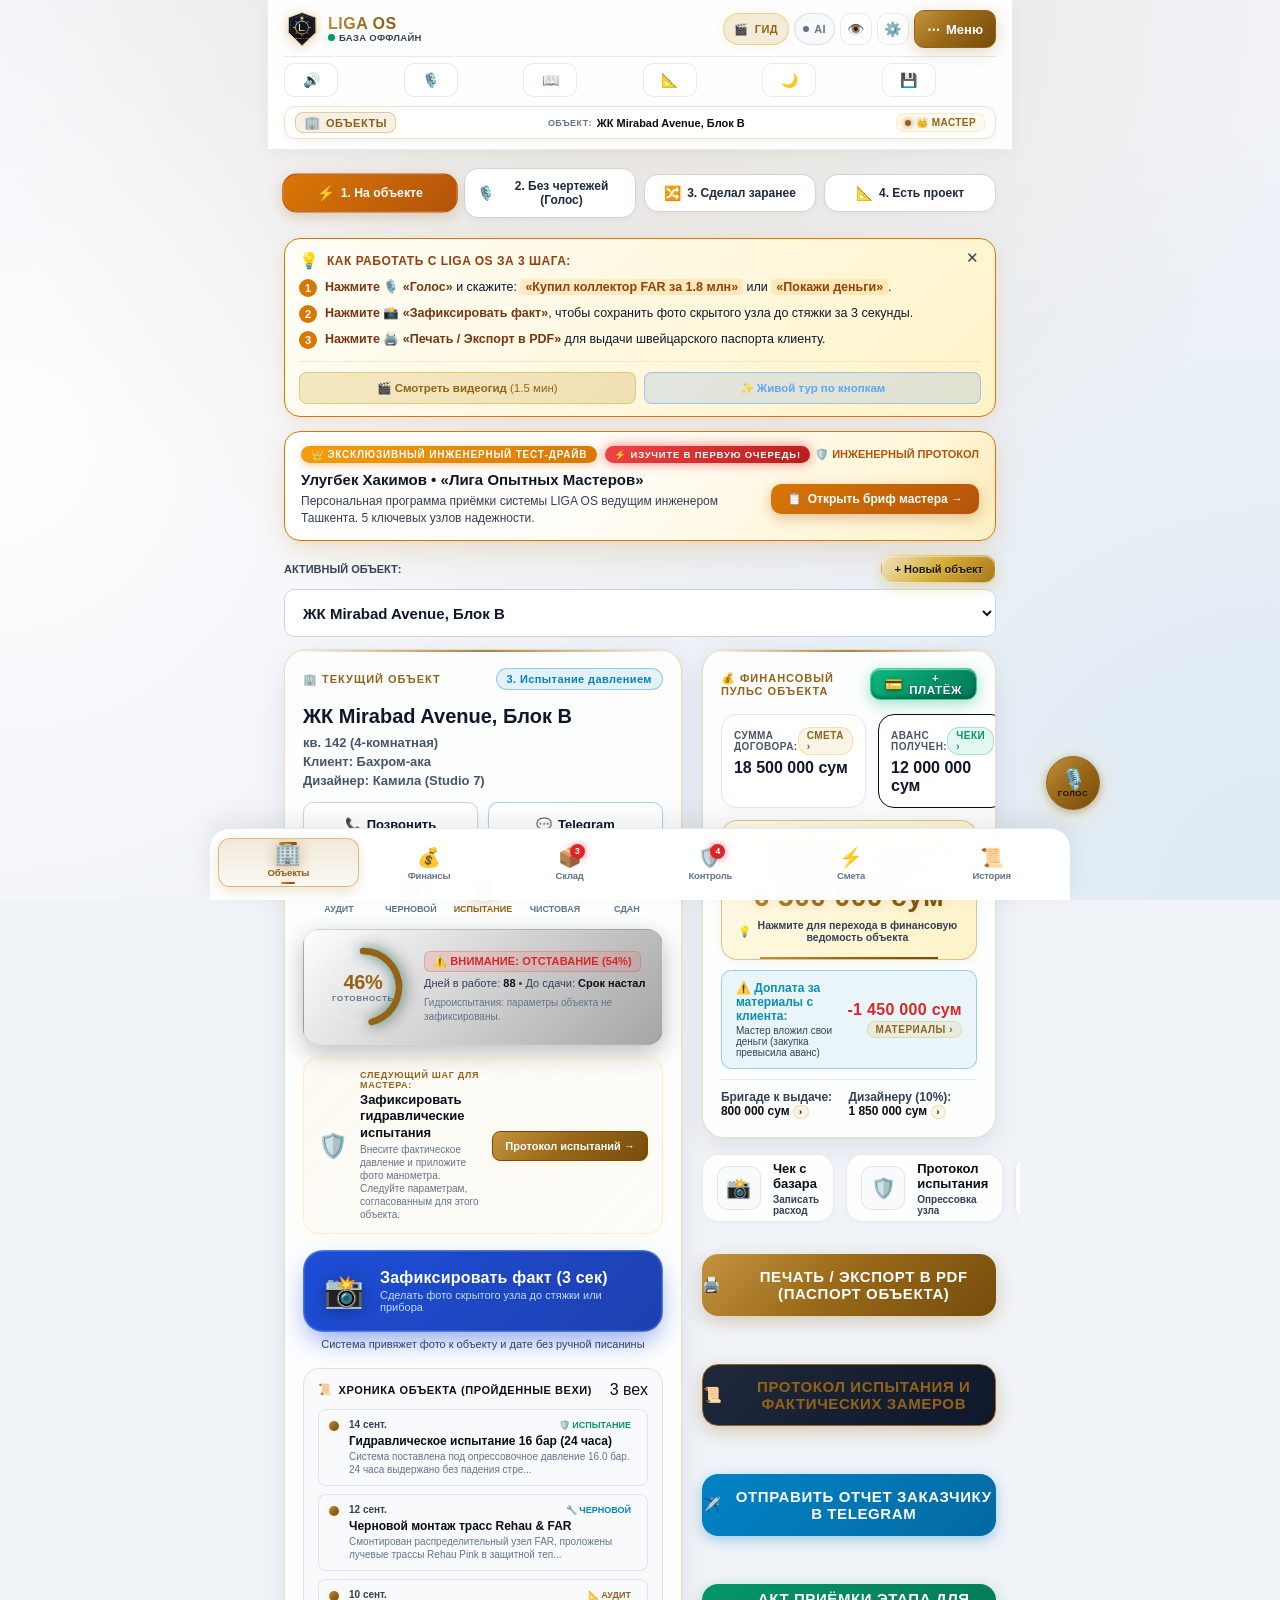
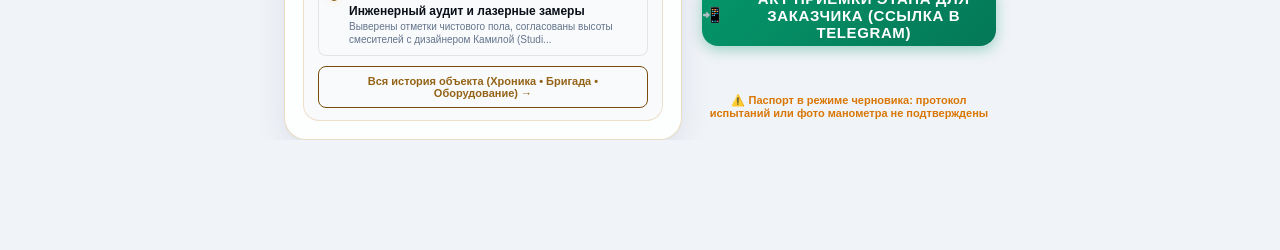
==== index.html @ b813cb6c "fix(v2.5.7): accurate pressure records and Telegram preview" ====
<!DOCTYPE html>
<html lang="ru" data-theme="dark">
<head>
  <meta charset="UTF-8">
  <meta name="viewport" content="width=device-width, initial-scale=1.0, maximum-scale=1.0, user-scalable=no, viewport-fit=cover">
  <title>LIGA OS — Операционная Система Инженерного Мастера</title>
  
  <!-- Скрипт мгновенного перенаправления с временных превью-веток и восстановления темы -->
  <script>
    (function() {
      // 1. Автоматический редирект с временных веток Vercel на официальный портал (защита от «Dashboard - Vercel»)
      if (typeof window !== 'undefined' && window.location) {
        const host = window.location.hostname;
        if (host && host.includes('vercel.app') && host !== 'liga-master-uz.vercel.app' && !host.includes('localhost')) {
          window.location.replace('https://liga-master-uz.vercel.app/' + window.location.search + window.location.hash);
          return;
        }
      }
      // 2. Восстановление сохраненной темы без белого мерцания
      const savedTheme = localStorage.getItem('liga_theme') || 'dark';
      document.documentElement.setAttribute('data-theme', savedTheme);

      // 3. Автоматический сброс устаревшего кэша браузера при обновлении версии (Zero-Friction)
      const CURRENT_BUILD = 'v2.5.7-accurate-sharing';
      if (localStorage.getItem('liga_build_ver') !== CURRENT_BUILD) {
        localStorage.setItem('liga_build_ver', CURRENT_BUILD);
        if ('caches' in window) {
          caches.keys().then(keys => Promise.all(keys.map(k => caches.delete(k))));
        }
      }
    })();
  </script>

  <!-- PWA & Mobile Web App Settings -->
  <link rel="manifest" href="./manifest.json">
  <meta id="meta-theme-color" name="theme-color" content="#060911">
  <meta name="mobile-web-app-capable" content="yes">
  <meta name="apple-mobile-web-app-capable" content="yes">
  <meta name="apple-mobile-web-app-status-bar-style" content="black-translucent">
  <meta name="apple-mobile-web-app-title" content="LIGA OS">
  <link rel="icon" type="image/x-icon" href="./favicon.ico">
  <link rel="apple-touch-icon" href="./icons/logo.svg">

  <!-- Open Graph / Telegram / WhatsApp / iMessage Preview Card (v2.5.7) -->
  <meta property="og:type" content="website">
  <meta property="og:site_name" content="LIGA OS">
  <meta property="og:title" content="LIGA OS — Операционная Система Инженерного Мастера">
  <meta property="og:description" content="Швейцарский стандарт сантехники и отопления в Ташкенте. Цифровой паспорт объекта, контроль гидравлики и герметичности, голосовой учёт без рук.">
  <meta property="og:url" content="https://liga-master-uz.vercel.app/">
  <meta property="og:image" content="https://liga-master-uz.vercel.app/icons/og-preview.jpg?v=2.5.7">
  <meta property="og:image:secure_url" content="https://liga-master-uz.vercel.app/icons/og-preview.jpg?v=2.5.7">
  <meta property="og:image:type" content="image/jpeg">
  <meta property="og:image:width" content="1376">
  <meta property="og:image:height" content="768">
  <meta property="og:image:alt" content="LIGA OS — система управления инженерными проектами мастера">
  <link rel="image_src" href="https://liga-master-uz.vercel.app/icons/og-preview.jpg?v=2.5.7">
  <meta itemprop="image" content="https://liga-master-uz.vercel.app/icons/og-preview.jpg?v=2.5.7">
  <meta property="og:locale" content="ru_RU">
  
  <!-- Twitter Card -->
  <meta name="twitter:card" content="summary_large_image">
  <meta name="twitter:title" content="LIGA OS — Операционная Система Инженерного Мастера">
  <meta name="twitter:description" content="Швейцарский стандарт сантехники и отопления в Ташкенте. Цифровой паспорт объекта, контроль гидравлики, голосовой учёт без рук.">
  <meta name="twitter:image" content="https://liga-master-uz.vercel.app/icons/og-preview.jpg?v=2.5.7">
  <meta name="description" content="LIGA OS — операционная система ведущего инженера сантехники и отопления в Ташкенте. Цифровой паспорт объекта, контроль гидравлики, голосовой ввод без рук.">

  <!-- Стили Dark Titanium & Light Ceramic Glassmorphism v2.5.6 -->
  <link rel="stylesheet" href="./css/style.css?v=2.5.6">
</head>
<body>
  <div class="app-container">
    
    <!-- 1. ВЕРХНИЙ СТАТУС-БАР -->
    <header class="top-header">
      <div class="top-header-primary">
        <div class="brand-badge">
          <img src="./icons/logo.svg" alt="LIGA Logo" class="brand-logo">
          <div class="brand-text-block">
            <div class="brand-title">LIGA OS</div>
            <div class="brand-subtitle" title="Ядро LIGA OS работает офлайн; голос, внешние ссылки и мессенджеры требуют сеть">
              <span class="offline-pulse"></span> БАЗА ОФФЛАЙН
            </div>
          </div>
        </div>
        <div class="header-main-actions">
          <button id="btn-video-tour-open" class="btn-video-tour-header" title="Инженерный гид и подсказки мастера" aria-label="Инженерный гид и подсказки мастера" type="button" onclick="window.app.openSystemGuideModal()">
            <span class="btn-video-icon">🎬</span>
            <span class="btn-video-label">ГИД</span>
          </button>
          <button id="btn-ai-concierge-open" class="liga-ai-indicator" title="LIGA AI • Инженерный Консьерж" type="button">
            <span class="ai-dot"></span>
            <span class="ai-label">AI</span>
          </button>
          <button id="btn-client-mode-toggle" class="btn-icon-top" title="Режим показа клиенту (демонстрация на экране мастера)">👁️</button>
          <button id="btn-settings-top" class="btn-icon-top" title="Настройки LIGA OS">⚙️</button>
          <button id="btn-more-menu-toggle" class="btn-more-menu-toggle" title="Все инструменты и меню мастера"><span class="btn-more-dots">⋯</span><span class="btn-more-label"> Меню</span></button>
        </div>
      </div>
      <div class="header-actions">
        <!-- Кнопка включения/выключения звуковых сигналов -->
        <button id="btn-sound-toggle" class="btn-icon-top" title="Звуковые сигналы (Вкл / Выкл)">🔊</button>
        <!-- Кнопка голосовой диктовки («Свободные руки») -->
        <button id="btn-voice-input" class="btn-icon-top master-only" title="Голосовая диктовка (Свободные руки)">🎙️</button>
        <!-- Кнопка Шпаргалки мастера (Скрипты диалогов) -->
        <button id="btn-guide-top" class="btn-icon-top master-only" title="Памятка мастера: диалоги с дизайнерами и клиентами">📖</button>
        <!-- Кнопка Инженерного экспресс-аудита объекта -->
        <button id="btn-ai-audit-top" class="btn-icon-top master-only" title="Инженерный экспресс-аудит (экспертные правила)">📐</button>
        <!-- Кнопка переключения Светлой и Тёмной темы -->
        <button id="btn-theme-toggle" class="btn-icon-top" title="Сменить тему (Светлая / Тёмная)">☀️</button>
        <!-- Кнопка резервной копии базы данных -->
        <button id="btn-backup-top" class="btn-icon-top master-only" title="Сохранить резервную копию базы">💾</button>
      </div>

      <!-- 3. НАВИГАЦИОННАЯ ЛЕНТА ТЕКУЩЕГО ЭКРАНА И ОБЪЕКТА (v2.4.0) -->
      <div id="header-screen-ribbon" class="header-screen-ribbon">
        <div class="screen-ribbon-badge">
          <span id="ribbon-screen-icon" class="ribbon-screen-icon">🏢</span>
          <span id="ribbon-screen-name" class="ribbon-screen-name">ОБЪЕКТЫ</span>
        </div>
        <div class="screen-ribbon-context" title="Текущий рабочий объект">
          <span class="ribbon-context-label">ОБЪЕКТ:</span>
          <span id="ribbon-site-name" class="ribbon-site-name">ЖК Mirabad Avenue</span>
        </div>
        <div id="header-safety-beacon" class="screen-ribbon-safety master-mode" onclick="window.app.toggleClientMode()" title="Режим безопасности: нажмите для быстрого переключения Мастер / Клиент">
          <span id="safety-beacon-dot" class="safety-beacon-dot"></span>
          <span id="safety-beacon-text" class="safety-beacon-text">👑 МАСТЕР</span>
        </div>
      </div>
    </header>

    <!-- МОДАЛЬНОЕ ОКНО: ИНЖЕНЕРНЫЙ ПУЛЬТ МАСТЕРА (МЕНЮ «⋯ ЕЩЁ / МЕНЮ») -->
    <div id="modal-more-menu" class="modal-overlay">
      <div class="modal-sheet modal-more-menu-sheet">
        <div class="modal-drag-handle"></div>
        <div class="modal-title" style="margin-bottom:6px; display:flex; justify-content:space-between; align-items:center;">
          <div>
            <span style="font-size:10px; font-weight:800; color:var(--gold-primary); text-transform:uppercase; letter-spacing:0.8px; display:block;">Швейцарский пульт инженера</span>
            <span style="font-size:18px; font-weight:900; color:var(--text-main);">🛠️ Инженерный центр LIGA OS</span>
          </div>
          <button class="btn-close-modal" id="btn-close-more-menu" title="Закрыть меню" style="width:36px; height:36px; border-radius:50%; background:rgba(255,255,255,0.06); border:1px solid var(--glass-border-subtle); display:flex; align-items:center; justify-content:center; font-size:18px; color:var(--text-main); cursor:pointer;">✕</button>
        </div>
        <p style="font-size:11.5px; color:var(--text-muted); margin-bottom:14px; line-height:1.35;">
          Единый центр управления: 5 инженерных калькуляторов, протокол испытаний по параметрам объекта, скрипты диалогов и настройки мастера.
        </p>

        <!-- КНОПКА VIP-БРИФА ДЛЯ УЛУГБЕКА В МЕНЮ -->
        <div class="video-tour-banner-card" style="border-color:var(--gold-primary); background:linear-gradient(135deg, rgba(212,175,55,0.2) 0%, rgba(18,24,38,0.95) 100%); margin-bottom:10px; cursor:pointer;" onclick="window.app.closeModal('modal-more-menu'); window.app.openUlugbekVipBrief();">
          <div class="video-tour-badge-pulse" style="background:var(--gold-gradient); color:#000; font-size:16px;">
            👑
          </div>
          <div class="video-tour-content">
            <div class="video-tour-tag">ЭКСКЛЮЗИВ • УЛУГБЕК ХАКИМОВ</div>
            <div class="video-tour-heading">Паспорт тест-драйва мастера</div>
            <div class="video-tour-subtext">Работа с объектами, фактические испытания, офлайн-база, паспорт и режим показа клиенту</div>
          </div>
          <div class="video-tour-cta-btn" style="background:var(--gold-gradient); color:#000;">Бриф →</div>
        </div>

        <!-- БАННЕР ИНТЕРАКТИВНОГО ВИДЕОГИДА И ШОУРУМА v2.4.2 -->
        <div class="video-tour-banner-card" id="banner-video-tour-menu" onclick="window.app.openVideoTour()">
          <div class="video-tour-badge-pulse">
            <span class="video-play-triangle">▶</span>
          </div>
          <div class="video-tour-content">
            <div class="video-tour-tag">LIGA MASTER CLASS • 4K ИНТЕРАКТИВ</div>
            <div class="video-tour-heading">Интерактивный Видеогид & VIP-Шоурум</div>
            <div class="video-tour-subtext">Практический обзор: навигация, смета, снабжение, протокол испытания и показ клиенту</div>
          </div>
          <div class="video-tour-cta-btn">Смотреть</div>
        </div>

        <!-- КАТЕГОРИЯ 1: ИНЖЕНЕРНЫЕ КАЛЬКУЛЯТОРЫ -->
        <div style="font-size:11px; font-weight:800; color:var(--gold-primary); text-transform:uppercase; margin:12px 0 8px 0; letter-spacing:0.5px; display:flex; align-items:center; gap:6px;">
          <span>🧮</span> Инженерные калькуляторы (расчет и снабжение)
        </div>
        <div class="more-menu-grid">
          <button id="menu-item-pipe-calc" class="more-menu-item" type="button" onclick="window.app.openPipeCalculator()">
            <span class="more-menu-icon">🚰</span>
            <div class="more-menu-info">
              <div class="more-menu-label">Трубы & Коллекторы FAR</div>
              <div class="more-menu-desc">Диаметры DIN 1988, скорости и отводы гребенок</div>
            </div>
          </button>
          <button id="menu-item-floor-calc" class="more-menu-item" type="button" onclick="window.app.openFloorCalculator()">
            <span class="more-menu-icon">♨️</span>
            <div class="more-menu-info">
              <div class="more-menu-label">Теплый пол & НСУ</div>
              <div class="more-menu-desc">Увязка петель ≤ 80 м, бухты и насос 25-60</div>
            </div>
          </button>
          <button id="menu-item-radiator-calc" class="more-menu-item" type="button" onclick="window.app.openRadiatorCalculator()">
            <span class="more-menu-icon">🔥</span>
            <div class="more-menu-info">
              <div class="more-menu-label">Радиаторы & Rehau Stabil</div>
              <div class="more-menu-desc">Лучевая схема без тройников в стяжке</div>
            </div>
          </button>
          <button id="menu-item-boiler-calc" class="more-menu-item" type="button" onclick="window.app.openBoilerCalculator()">
            <span class="more-menu-icon">⚡</span>
            <div class="more-menu-info">
              <div class="more-menu-label">Бойлер & Бак Reflex ГВС</div>
              <div class="more-menu-desc">Литраж, бак 10% (защита эмали) и рециркуляция PM</div>
            </div>
          </button>
          <button id="menu-item-leak-calc" class="more-menu-item" type="button" onclick="window.app.openLeakCalculator()">
            <span class="more-menu-icon">🛡️</span>
            <div class="more-menu-info">
              <div class="more-menu-label">Защита от протечек Neptun</div>
              <div class="more-menu-desc">Краны Bugatti 12V, радиодатчики и резерв LiFePO4</div>
            </div>
          </button>
          <button id="menu-item-balancing-calc" class="more-menu-item" type="button" onclick="window.app.openBalancingCalculator()">
            <span class="more-menu-icon">⚖️</span>
            <div class="more-menu-info">
              <div class="more-menu-label">Балансировка коллектора</div>
              <div class="more-menu-desc">Ротаметры FAR (л/мин), увязка контуров и стикер на шкаф</div>
            </div>
          </button>
          <button id="menu-item-pump-calc" class="more-menu-item" type="button" onclick="window.app.openPumpCalculator()">
            <span class="more-menu-icon">🌀</span>
            <div class="more-menu-info">
              <div class="more-menu-label">Насос и магистраль отопления</div>
              <div class="more-menu-desc">Расход Q, напор H, диаметры Rehau и скорость v ≤ 0.7 м/с</div>
            </div>
          </button>
          <button id="menu-item-expansion-tank-calc" class="more-menu-item" type="button" onclick="window.app.openExpansionTankCalculator()">
            <span class="more-menu-icon">🛑</span>
            <div class="more-menu-info">
              <div class="more-menu-label">Расширительный бак отопления</div>
              <div class="more-menu-desc">Расчет Reflex N по DIN EN 12828, давление P₀ и клапан 3 бар</div>
            </div>
          </button>
          <button id="menu-item-hydraulic-separator-calc" class="more-menu-item" type="button" onclick="window.app.openSeparatorCalculator()">
            <span class="more-menu-icon">⚗️</span>
            <div class="more-menu-info">
              <div class="more-menu-label">Гидрострелка (разделитель)</div>
              <div class="more-menu-desc">Первичное кольцо котельной, правило 3d/3v и защита котла</div>
            </div>
          </button>
        </div>

        <!-- КАТЕГОРИЯ 2: НАДЕЖНОСТЬ, АУДИТ И ДИАЛОГИ -->
        <div style="font-size:11px; font-weight:800; color:var(--neon-emerald); text-transform:uppercase; margin:16px 0 8px 0; letter-spacing:0.5px; display:flex; align-items:center; gap:6px;">
          <span>🛡️</span> Контроль качества и диалоги с заказчиками
        </div>
        <div class="more-menu-grid">
          <button id="menu-item-audit" class="more-menu-item" type="button">
            <span class="more-menu-icon">📐</span>
            <div class="more-menu-info">
              <div class="more-menu-label">Экспресс-аудит объекта</div>
              <div class="more-menu-desc">Проверка 10 швейцарских инженерных правил</div>
            </div>
          </button>
          <button id="menu-item-guide" class="more-menu-item" type="button">
            <span class="more-menu-icon">📖</span>
            <div class="more-menu-info">
              <div class="more-menu-label">Памятка мастера</div>
              <div class="more-menu-desc">Скрипты диалогов с дизайнерами и ответы клиентам</div>
            </div>
          </button>
          <button id="menu-item-client" class="more-menu-item" type="button">
            <span class="more-menu-icon">👁️</span>
            <div class="more-menu-info">
              <div class="more-menu-label">Режим показа клиенту</div>
              <div class="more-menu-desc">Мгновенная маскировка служебных цен и кассы</div>
            </div>
          </button>
          <button id="menu-item-video-tour" class="more-menu-item" type="button" onclick="window.app.openVideoTour()">
            <span class="more-menu-icon">🎬</span>
            <div class="more-menu-info">
              <div class="more-menu-label">Видеогид & Шоурум</div>
              <div class="more-menu-desc">5 интерактивных уроков и презентация заказчику</div>
            </div>
          </button>
          <button id="menu-item-restore-hint" class="more-menu-item" type="button">
            <span class="more-menu-icon">💡</span>
            <div class="more-menu-info">
              <div class="more-menu-label">Подсказка новичка</div>
              <div class="more-menu-desc">Вернуть карточку «Как работать за 3 шага»</div>
            </div>
          </button>
        </div>

        <!-- КАТЕГОРИЯ 3: СИСТЕМА, ГОЛОС И ПРИВАТНОСТЬ -->
        <div style="font-size:11px; font-weight:800; color:#38bdf8; text-transform:uppercase; margin:16px 0 8px 0; letter-spacing:0.5px; display:flex; align-items:center; gap:6px;">
          <span>⚙️</span> Система, голос и приватность
        </div>
        <div class="more-menu-grid">
          <button id="menu-item-ai" class="more-menu-item" type="button">
            <span class="more-menu-icon">🤖</span>
            <div class="more-menu-info">
              <div class="more-menu-label">LIGA AI Консьерж</div>
              <div class="more-menu-desc">Голосовой ИИ-помощник инженера (Gemini Flash)</div>
            </div>
          </button>
          <button id="menu-item-voice" class="more-menu-item" type="button">
            <span class="more-menu-icon">🎙️</span>
            <div class="more-menu-info">
              <div class="more-menu-label">Голосовая диктовка</div>
              <div class="more-menu-desc">Диктовка голосом без рук прямо на объекте</div>
            </div>
          </button>
          <button id="menu-item-theme" class="more-menu-item" type="button">
            <span class="more-menu-icon">☀️</span>
            <div class="more-menu-info">
              <div class="more-menu-label">Тема оформления</div>
              <div class="more-menu-desc">Светлая керамика / Тёмный титан</div>
            </div>
          </button>
          <button id="menu-item-backup" class="more-menu-item" type="button">
            <span class="more-menu-icon">💾</span>
            <div class="more-menu-info">
              <div class="more-menu-label">Резервная копия базы</div>
              <div class="more-menu-desc">Экспорт всех объектов, чеков и смет в JSON</div>
            </div>
          </button>
          <button id="menu-item-sound" class="more-menu-item" type="button">
            <span class="more-menu-icon">🔊</span>
            <div class="more-menu-info">
              <div class="more-menu-label">Звуковые сигналы</div>
              <div class="more-menu-desc">Швейцарский перезвон отклика (Вкл/Выкл)</div>
            </div>
          </button>
          <button id="menu-item-settings" class="more-menu-item" type="button">
            <span class="more-menu-icon">⚙️</span>
            <div class="more-menu-info">
              <div class="more-menu-label">Настройки LIGA OS</div>
              <div class="more-menu-desc">Параметры ИИ, звуков и интерфейса</div>
            </div>
          </button>
          <button id="menu-item-force-update" class="more-menu-item" type="button" onclick="window.app.forceUpdateApp()" style="border-color:rgba(212,175,55,0.4); background:rgba(212,175,55,0.08);">
            <span class="more-menu-icon">🔄</span>
            <div class="more-menu-info">
              <div class="more-menu-label" style="color:var(--gold-primary);">Обновить приложение</div>
              <div class="more-menu-desc">Очистить кэш телефона и загрузить свежий код</div>
            </div>
          </button>
        </div>

        <!-- Нижняя кнопка закрытия -->
        <div style="margin-top:16px; padding-top:12px; border-top:1px solid var(--glass-border-subtle);">
          <button id="btn-close-more-menu-bottom" class="btn-submit-modal" style="background:rgba(255,255,255,0.08); border:1px solid var(--glass-border); color:var(--text-main); height:46px; font-weight:800; font-size:13px; border-radius:var(--radius-sm); width:100%; display:flex; align-items:center; justify-content:center; gap:8px;">
            <span>✕</span> Закрыть меню мастера
          </button>
        </div>
      </div>
    </div>

    <!-- Плашка активного режима показа клиенту (демонстрация на экране мастера) -->
    <div id="client-mode-banner" class="client-mode-banner" style="display:none;">
      <span>👁️ Режим показа клиенту (служебные и финансовые данные мастера скрыты)</span>
      <button id="btn-exit-client-mode" class="btn-exit-client">Выйти в режим мастера</button>
    </div>

    <!-- ====================================================================
         ЭКРАН 1: ГЛАВНЫЙ ДАШБОРД И АКТИВНЫЙ ОБЪЕКТ
         ==================================================================== -->
    <main id="screen-dashboard" class="app-screen active">
      
      <!-- ВЫБОР ЖИЗНЕННОЙ СИТУАЦИИ МАСТЕРА (ZERO-ROUTINE & SWISS FOCUS v2.1.0) -->
      <div class="master-situations-bar">
        <button type="button" class="situation-pill active" data-situation="on-site" onclick="window.app.switchSituation('on-site')">
          <span class="situation-pill-icon">⚡</span>
          <span class="situation-pill-text">1. На объекте</span>
        </button>
        <button type="button" class="situation-pill" data-situation="voice-create" onclick="window.app.switchSituation('voice-create')">
          <span class="situation-pill-icon">🎙️</span>
          <span class="situation-pill-text">2. Без чертежей (Голос)</span>
        </button>
        <button type="button" class="situation-pill" data-situation="ahead-work" onclick="window.app.switchSituation('ahead-work')">
          <span class="situation-pill-icon">🔀</span>
          <span class="situation-pill-text">3. Сделал заранее</span>
        </button>
        <button type="button" class="situation-pill" data-situation="designer-project" onclick="window.app.switchSituation('designer-project')">
          <span class="situation-pill-icon">📐</span>
          <span class="situation-pill-text">4. Есть проект</span>
        </button>
      </div>

      <!-- ====================================================================
           СИТУАЦИЯ 1: НА ОБЪЕКТЕ (ГЛАВНЫЙ ФОКУС: ФАКТИЧЕСКИЕ ДАННЫЕ)
           ==================================================================== -->
      <div id="situation-view-on-site" class="situation-view">

        <!-- ПОДСКАЗКА ДЛЯ НОВИЧКА: 3 ПРОСТЫХ ШАГА (ZERO-ROUTINE v2.0.10) -->
        <div id="quick-onboarding-hint" class="quick-onboarding-card master-only">
        <button type="button" id="btn-dismiss-onboarding" onclick="window.app.dismissOnboardingHint()" class="btn-dismiss-onboarding" title="Скрыть подсказку">✕</button>
        <div class="onboarding-header">
          <span class="onboarding-icon">💡</span>
          <span class="onboarding-title">Как работать с LIGA OS за 3 шага:</span>
        </div>
        <div class="onboarding-steps">
          <div class="onboarding-step-row">
            <span class="onboarding-step-num">1</span>
            <div class="onboarding-step-content">
              <b>Нажмите 🎙️ «Голос»</b> и скажите: <i>«Купил коллектор FAR за 1.8 млн»</i> или <i>«Покажи деньги»</i>.
            </div>
          </div>
          <div class="onboarding-step-row">
            <span class="onboarding-step-num">2</span>
            <div class="onboarding-step-content">
              <b>Нажмите 📸 «Зафиксировать факт»</b>, чтобы сохранить фото скрытого узла до стяжки за 3 секунды.
            </div>
          </div>
          <div class="onboarding-step-row">
            <span class="onboarding-step-num">3</span>
            <div class="onboarding-step-content">
              <b>Нажмите 🖨️ «Печать / Экспорт в PDF»</b> для выдачи швейцарского паспорта клиенту.
            </div>
          </div>
        </div>

        <!-- Кнопки быстрого запуска интерактивного видеогида и живого тура (v2.4.2) -->
        <div class="onboarding-video-cta" style="margin-top:12px; padding-top:10px; border-top:1px solid rgba(212,175,55,0.2); display:flex; gap:8px;">
          <button type="button" id="btn-onboarding-start-video" class="btn-video-guide-banner" onclick="window.app.openVideoTour()" style="flex:1;">
            🎬 <b>Смотреть видеогид</b> (1.5 мин)
          </button>
          <button type="button" id="btn-onboarding-start-tour" class="btn-live-tour-banner" onclick="window.app.startSpotlightTour()" style="flex:1;">
            ✨ <b>Живой тур по кнопкам</b>
          </button>
        </div>
      </div>

      <!-- VIP-БРИФ И ТЕСТ-ДРАЙВ ДЛЯ УЛУГБЕКА ХАКИМОВА («ЛИГА ОПЫТНЫХ МАСТЕРОВ») -->
      <div class="ulugbek-vip-card" id="card-ulugbek-brief" onclick="window.app.openUlugbekVipBrief()" style="cursor:pointer;" title="Нажмите, чтобы открыть бриф тест-драйва">
        <div class="vip-top-row">
          <div style="display:flex; align-items:center; gap:8px; flex-wrap:wrap;">
            <div class="vip-badge-tag">👑 ЭКСКЛЮЗИВНЫЙ ИНЖЕНЕРНЫЙ ТЕСТ-ДРАЙВ</div>
            <div id="vip-badge-priority" class="vip-badge-first-priority" style="display:none;">⚡ ИЗУЧИТЕ В ПЕРВУЮ ОЧЕРЕДЬ!</div>
          </div>
          <span class="vip-shield-icon">🛡️ ИНЖЕНЕРНЫЙ ПРОТОКОЛ</span>
        </div>
        <div class="vip-content-row">
          <div class="vip-text-block">
            <h2 class="vip-engineer-name">Улугбек Хакимов • «Лига Опытных Мастеров»</h2>
            <p class="vip-engineer-sub">Персональная программа приёмки системы LIGA OS ведущим инженером Ташкента. 5 ключевых узлов надежности.</p>
          </div>
          <button type="button" class="btn-vip-action-gold" onclick="event.stopPropagation(); window.app.openUlugbekVipBrief()">
            <span>📋</span> Открыть бриф мастера →
          </button>
        </div>
      </div>

      <!-- Селектор переключения объектов с кнопкой добавления -->
      <div class="form-group" style="margin-bottom: 12px;">
        <div style="display:flex; justify-content:space-between; align-items:center; margin-bottom:6px;">
          <label class="form-label" style="margin-bottom:0;">Активный объект:</label>
          <button id="btn-open-add-site" class="btn-action-trigger btn-action-gold" style="padding:4px 12px; font-size:11px; height:28px;">
            + Новый объект
          </button>
        </div>
        <select id="site-selector" class="form-input" style="font-weight:700; color:var(--gold-primary); cursor:pointer;">
          <!-- Заполняется динамически из IndexedDB -->
        </select>
      </div>

      <!-- КАРТОЧКА АКТИВНОГО ОБЪЕКТА -->
      <!-- ДЕСКТОПНАЯ СЕТКА ДАШБОРДА (2 КОЛОНКИ НА ЭКРАНАХ >= 860px) -->
      <div class="dashboard-desktop-layout">
        
        <!-- ЛЕВАЯ КОЛОНКА: ИНЖЕНЕРНЫЙ СТАТУС, ОБЪЕКТ, ФАКТЫ И ХРОНИКА -->
        <div class="dashboard-col-left">
          <section class="glass-card" id="dashboard-site-card">
            <div class="card-header-flex">
              <div class="card-label">🏢 Текущий объект</div>
              <div id="site-status-badge" class="site-badge-status clickable-drilldown" onclick="window.app.drillDownToPressure()" title="Нажмите, чтобы открыть протокол испытаний объекта">
                3. Испытание давлением ›
              </div>
            </div>

        <h1 id="site-name-display" class="site-title">ЖК Mirabad Avenue, Блок B</h1>
        <div class="site-meta">
          <div id="site-unit-display">кв. 142 (4-комнатная)</div>
          <div id="site-client-display">Клиент: Бахром-ака</div>
          <div id="site-designer-display">Дизайнер: Камила (Studio 7)</div>
        </div>

        <!-- Кнопки быстрой связи с заказчиком в 1 клик -->
        <div class="site-contacts-row">
          <a id="btn-call-client" href="tel:+998901234567" class="btn-contact">
            <span>📞</span> Позвонить
          </a>
          <a id="btn-tg-client" href="https://t.me/" target="_blank" class="btn-contact" style="color:var(--neon-cyan); border-color:var(--neon-cyan-border);">
            <span>💬</span> Telegram
          </a>
        </div>

        <!-- СТЕППЕР 5 ЭТАПОВ МОНТАЖА -->
        <div class="phase-stepper">
          <div class="phase-step" data-phase="1">
            <div class="phase-dot">1</div>
            <div class="phase-name">Аудит</div>
          </div>
          <div class="phase-step" data-phase="2">
            <div class="phase-dot">2</div>
            <div class="phase-name">Черновой</div>
          </div>
          <div class="phase-step active" data-phase="3">
            <div class="phase-dot">3</div>
            <div class="phase-name">Испытание</div>
          </div>
          <div class="phase-step" data-phase="4">
            <div class="phase-dot">4</div>
            <div class="phase-name">Чистовая</div>
          </div>
          <div class="phase-step" data-phase="5">
            <div class="phase-dot">5</div>
            <div class="phase-name">Сдан</div>
          </div>
        </div>

        <!-- ШВЕЙЦАРСКИЙ 3D-ХРОНОМЕТР ГОТОВНОСТИ И ТЕМПА (SWISS CHRONO RADAR v2.0.7) -->
        <div class="chrono-radar-card" id="site-chrono-radar">
          <div class="chrono-radar-top">
            <div class="chrono-radar-gauge">
              <svg class="radar-svg" viewBox="0 0 120 120">
                <circle class="radar-circle-bg" cx="60" cy="60" r="48" />
                <circle id="radar-circle-bar" class="radar-circle-bar" cx="60" cy="60" r="48" stroke-dasharray="301.6" stroke-dashoffset="100" />
              </svg>
              <div class="radar-center-content">
                <div id="chrono-progress-val" class="radar-val">0%</div>
                <div class="radar-label">ГОТОВНОСТЬ</div>
              </div>
            </div>

            <div class="chrono-radar-meta">
              <div id="chrono-pace-badge" class="chrono-pace-badge on-track">
                ⏱️ В ГРАФИКЕ (темп 100%)
              </div>
              <div id="chrono-days-info" class="chrono-days-info">
                Дней в работе: <strong>1</strong> • До сдачи: <strong>21 дн.</strong>
              </div>
              <div id="chrono-phase-desc" class="chrono-phase-desc">
                Объект запущен в LIGA OS. Выполняются подготовительные работы.
              </div>
            </div>
          </div>
        </div>

        <!-- КАРТОЧКА: СЛЕДУЮЩИЙ КЛЮЧЕВОЙ ШАГ МАСТЕРА (NEXT BEST ACTION) -->
        <div id="site-next-action-card" class="next-action-card">
          <div class="next-action-icon" id="next-action-icon">👉</div>
          <div class="next-action-body">
            <div class="next-action-label">СЛЕДУЮЩИЙ ШАГ ДЛЯ МАСТЕРА:</div>
            <div class="next-action-title" id="next-action-title">Заполнить смету и аудит объекта</div>
            <div class="next-action-desc" id="next-action-desc">Рассчитайте точки водоснабжения и отопления для согласования с заказчиком.</div>
          </div>
          <button id="btn-next-action-trigger" class="btn-next-action" type="button">
            Открыть →
          </button>
        </div>

        <!-- БЛОК: ГИГАНТСКАЯ КОРОЛЕВСКАЯ КНОПКА ФАКТА (ZERO-ROUTINE & SWISS FOCUS) -->
        <div id="quick-fact-action-box" class="hero-fact-wrapper">
          <button id="btn-quick-fact-capture" class="btn-hero-fact" type="button">
            <div class="hero-fact-icon">📸</div>
            <div class="hero-fact-info">
              <div class="hero-fact-title">Зафиксировать факт (3 сек)</div>
              <div class="hero-fact-sub">Сделать фото скрытого узла до стяжки или прибора</div>
            </div>
          </button>
          <div class="hero-fact-hint">Система привяжет фото к объекту и дате без ручной писанины</div>
        </div>

        <!-- БЛОК: ИНЖЕНЕРНАЯ ХРОНИКА ОБЪЕКТА (ПРОЙДЕННЫЕ ВЕХИ) -->
        <div id="dashboard-timeline-preview-card" class="dash-timeline-card">
          <div class="dash-timeline-header">
            <div class="dash-timeline-title">
              <span>📜</span> Хроника объекта (Пройденные вехи)
            </div>
            <span id="dash-timeline-badge" class="badge badge-gold">0 вех</span>
          </div>
          <div id="dash-timeline-list" class="dash-timeline-list">
            <!-- Заполняется динамически через JS -->
          </div>
          <button id="btn-view-full-history" type="button" class="btn-dash-timeline-more">
            Вся история объекта (Хроника • Бригада • Оборудование) →
          </button>
        </div>
      </section>

        </div> <!-- /dashboard-col-left -->

        <!-- ПРАВАЯ КОЛОНКА: ФИНАНСОВЫЙ ПУЛЬС, ДЕЙСТВИЯ И ДОКУМЕНТЫ -->
        <div class="dashboard-col-right">
          <!-- ФИНАНСОВЫЙ ПУЛЬС ОБЪЕКТА (CASHFLOW) -->
          <section class="glass-card" id="dashboard-finances-card">
        <div class="card-header-flex">
          <div class="card-label">💰 Финансовый пульс объекта</div>
          <button id="btn-open-payment" class="btn-luxury-payment-pulse master-only" title="Внести аванс или платёж от заказчика">
            <span class="btn-payment-icon">💳</span>
            <span class="btn-payment-text">+ ПЛАТЁЖ</span>
          </button>
        </div>

        <div class="finance-grid">
          <div class="finance-box clickable-drilldown" id="card-fin-contract" onclick="window.app.drillDownToFinance('contract')" title="Нажмите, чтобы открыть финансовую смету и расчет работ">
            <div style="display:flex; justify-content:space-between; align-items:center; margin-bottom:4px;">
              <div class="finance-box-label" style="margin-bottom:0;">Сумма договора:</div>
              <span class="drilldown-hint-badge">Смета ›</span>
            </div>
            <div id="fin-contract-val" class="finance-box-val">18 500 000 сум</div>
          </div>
          <div class="finance-box clickable-drilldown" id="card-fin-advance" onclick="window.app.drillDownToFinance('advance')" style="border-color: var(--neon-emerald-glow);" title="Нажмите, чтобы открыть историю поступлений">
            <div style="display:flex; justify-content:space-between; align-items:center; margin-bottom:4px;">
              <div class="finance-box-label" style="color:var(--neon-emerald); margin-bottom:0;">Аванс получен:</div>
              <span class="drilldown-hint-badge" style="color:var(--neon-emerald); border-color:rgba(16,185,129,0.3); background:rgba(16,185,129,0.12);">Чеки ›</span>
            </div>
            <div id="fin-advance-val" class="finance-box-val" style="color:var(--neon-emerald);">12 000 000 сум</div>
          </div>
        </div>

        <!-- ЗОЛОТАЯ ЦИФРА: ОСТАТОК ДОЛГА КЛИЕНТА (СВЕРХУДОБНЫЙ DRILLDOWN) -->
        <div class="debt-banner clickable-drilldown" id="card-fin-debt" onclick="window.app.drillDownToFinance('debt')" title="Нажмите, чтобы открыть детальную ведомость расчетов и долга">
          <div style="display:flex; justify-content:space-between; align-items:center; margin-bottom:4px;">
            <div class="debt-label">Остаток к получению от клиента:</div>
            <span class="drilldown-hint-badge">Ведомость ›</span>
          </div>
          <div id="fin-debt-val" class="debt-amount">6 500 000 сум</div>
          <div class="drilldown-footer-caption">
            <span>💡</span> Нажмите для перехода в финансовую ведомость объекта
          </div>
        </div>

        <!-- ОСТАТОК ДЕНЕГ НА ЗАКУПКУ НА РУКАХ (БАЗАРНЫЙ КАРМАН МАСТЕРА) -->
        <div class="bazaar-pocket-banner master-only clickable-drilldown" id="fin-bazaar-pocket-banner" onclick="window.app.drillDownToMaterials()" title="Нажмите, чтобы открыть чек-лист и смету материалов для рынка Джами">
          <div class="bazaar-pocket-left">
            <div class="bazaar-pocket-title">🛒 На руках на закупку (Базар):</div>
            <div class="bazaar-pocket-desc">Аванс клиента минус закупленные материалы</div>
          </div>
          <div style="text-align:right;">
            <div id="fin-bazaar-pocket-val" class="bazaar-pocket-amount">0 сум</div>
            <span class="drilldown-hint-badge" style="margin-top:2px;">Материалы ›</span>
          </div>
        </div>

        <!-- Внутренние обязательства мастера (скрыты в клиентском режиме) -->
        <div class="sub-finances-row master-only">
          <div class="sub-fin-item clickable-drilldown" onclick="window.app.drillDownToFinance('brigade')" title="Нажмите, чтобы открыть расчет бригады">
            Бригаде к выдаче: <span id="fin-brigade-val">800 000 сум</span> <span class="drilldown-hint-badge" style="padding:1px 5px; font-size:9px;">›</span>
          </div>
          <div class="sub-fin-item clickable-drilldown" onclick="window.app.drillDownToFinance('designer')" title="Нажмите, чтобы открыть расчет бонуса дизайнера">
            Дизайнеру (10%): <span id="fin-designer-val">1 850 000 сум</span> <span class="drilldown-hint-badge" style="padding:1px 5px; font-size:9px;">›</span>
          </div>
        </div>

        <!-- Представительский блок доверия для заказчика -->
        <div class="client-view-placeholder client-view-trust-badge">
          🛡️ Премиальный инженерный монтаж • Испытания по параметрам объекта • Официальный договор
        </div>
      </section>

      <!-- БЫСТРЫЕ ДЕЙСТВИЯ В 1 ТАП (60px) -->
          <div class="quick-actions-grid" id="dashboard-quick-actions-box">
        <div id="tile-quick-receipt" class="btn-action-tile master-only">
          <div class="tile-icon-box" style="color:var(--gold-primary);">📸</div>
          <div class="tile-content">
            <div class="tile-title">Чек с базара</div>
            <div class="tile-subtitle">Записать расход</div>
          </div>
        </div>
        <div id="tile-quick-press" class="btn-action-tile">
          <div class="tile-icon-box" style="color:var(--neon-cyan);">🛡️</div>
          <div class="tile-content">
        <div class="tile-title">Протокол испытания</div>
            <div class="tile-subtitle">Опрессовка узла</div>
          </div>
        </div>
        <div id="tile-quick-photos" class="btn-action-tile">
          <div class="tile-icon-box" style="color:var(--gold-primary);">📐</div>
          <div class="tile-content">
            <div class="tile-title">Фото узлов</div>
            <div class="tile-subtitle">Для PDF-паспорта</div>
          </div>
        </div>
        <div id="tile-quick-checklist" class="btn-action-tile">
          <div class="tile-icon-box" style="color:#d97706;">📋</div>
          <div class="tile-content">
            <div class="tile-title">Перед стяжкой</div>
            <div class="tile-subtitle">Чек-лист 10 п.</div>
          </div>
        </div>
      </div>

      <!-- ГЛАВНАЯ ЗОЛОТАЯ КНОПКА ФЛАГМАНА -->
      <button id="btn-generate-pdf" class="btn-flagship-gold">
        <span>🖨️</span> Печать / Экспорт в PDF (Паспорт объекта)
      </button>
      <button id="btn-generate-act" class="btn-flagship-gold" style="margin-top:8px; background:linear-gradient(135deg, #1e293b 0%, #0f172a 100%); border:1.5px solid var(--gold-primary); color:var(--gold-primary);">
        <span>📜</span> Протокол испытания и фактических замеров
      </button>
      <button id="btn-share-telegram" class="btn-flagship-gold" style="margin-top:8px; background:linear-gradient(135deg, #0284c7 0%, #0369a1 100%); border:none; color:#ffffff; box-shadow:0 4px 14px rgba(2,132,199,0.35);">
        <span>✈️</span> Отправить отчет заказчику в Telegram
      </button>
      <button id="btn-share-stage-acceptance" class="btn-flagship-gold" style="margin-top:8px; background:linear-gradient(135deg, #059669 0%, #047857 100%); border:none; color:#ffffff; box-shadow:0 4px 14px rgba(5,150,105,0.35);">
        <span>📲</span> Акт приёмки этапа для заказчика (Ссылка в Telegram)
      </button>
      <div id="passport-status-indicator" style="font-size:11px; text-align:center; margin-top:8px; margin-bottom:16px; font-weight:700;"></div>
        </div> <!-- /dashboard-col-right -->
      </div> <!-- /dashboard-desktop-layout -->
      </div> <!-- /#situation-view-on-site -->

      <!-- ====================================================================
           СИТУАЦИЯ 2: ГОЛОСОВОЕ СОЗДАНИЕ ОБЪЕКТА (БЕЗ ЧЕРТЕЖЕЙ ЗА 15 СЕК)
           ==================================================================== -->
      <div id="situation-view-voice-create" class="situation-view" style="display:none;">
        <div class="glass-card situation-voice-hero">
          <div class="voice-hero-icon-pulse" onclick="window.app.startVoiceInput()">
            <span class="voice-big-mic">🎙️</span>
          </div>
          <h2 class="voice-hero-title">Что нужно сделать?</h2>
          <p class="voice-hero-desc">Просто назовите заказчика и помещения. Программа поймёт сама.</p>
          
          <div class="voice-sample-box">
            <div class="voice-sample-label">Сказано мастером (пример):</div>
            <p class="voice-sample-text">«Заказчик Самир, Чиланзар. Делаем тёплый пол на кухне и вешаем двухконтурный котёл на балконе.»</p>
          </div>

          <div class="voice-parsed-zones">
            <div class="voice-zones-label">✓ Распознано без ручной писанины:</div>
            <div class="voice-zone-pill">
              <div class="zone-badge">К</div>
              <div class="zone-details">
                <div class="zone-title">Кухня</div>
                <div class="zone-work">Тёплый пол (водяной)</div>
              </div>
              <span class="zone-action-tag">В план</span>
            </div>
            <div class="voice-zone-pill">
              <div class="zone-badge zone-badge-blue">Б</div>
              <div class="zone-details">
                <div class="zone-title">Балкон</div>
                <div class="zone-work">Монтаж котла отопления</div>
              </div>
              <span class="zone-action-tag">В план</span>
            </div>
          </div>

          <button type="button" class="btn-big-action-blue" onclick="window.app.startVoiceInput()">
            🎙️ Нажмите, чтобы продиктовать свой объект голосом
          </button>
        </div>
      </div>

      <!-- ====================================================================
           СИТУАЦИЯ 3: НЕЛИНЕЙНАЯ РАБОТА (СДЕЛАЛ РАНЬШЕ СРОКА БЕЗ ОШИБОК)
           ==================================================================== -->
      <div id="situation-view-ahead-work" class="situation-view" style="display:none;">
        <div class="glass-card">
          <div class="card-header-flex">
            <div class="card-label">🚿 Фиксация монтажа</div>
            <span class="badge badge-gold">Работа заранее</span>
          </div>
          
          <div class="ahead-card-preview">
            <div class="ahead-icon">🚿</div>
            <div class="ahead-title">Смеситель скрытого монтажа</div>
            <div class="ahead-sub">Мастер-ванная комната</div>
            <span class="ahead-time">14:32</span>
          </div>

          <div class="ahead-status-box">
            <div class="ahead-status-row">
              <span>Текущий статус объекта:</span>
          <strong style="color:var(--neon-cyan);">Этап 3 (Испытание давлением)</strong>
            </div>
            <div class="ahead-status-row">
              <span>Относится к этапу:</span>
              <strong style="color:var(--neon-emerald);">Этап 4 (Чистовая)</strong>
            </div>
            <div class="ahead-status-row" style="border-top:1px solid var(--glass-border-subtle); padding-top:6px; margin-top:6px;">
              <span>Действие системы:</span>
              <strong style="color:var(--gold-primary);">✓ Зачтено заранее (без ошибок)</strong>
            </div>
          </div>

          <p style="font-size:11px; color:var(--text-muted); line-height:1.4; margin-bottom:14px;">
            Статус отображается по фактической записи испытания объекта и сохранённым материалам.
          </p>

          <button type="button" class="btn-big-action-emerald" onclick="window.app.openQuickFactModal()">
            ✓ Зафиксировать фото смесителя (1 клик)
          </button>
        </div>
      </div>

      <!-- ====================================================================
           СИТУАЦИЯ 4: ОБЪЕКТ С ДИЗАЙН-ПРОЕКТОМ
           ==================================================================== -->
      <div id="situation-view-designer-project" class="situation-view" style="display:none;">
        <div class="glass-card">
          <div class="card-header-flex">
            <div class="card-label">📐 Проект от дизайнера</div>
            <span class="badge" style="background:rgba(168,85,247,0.2); color:#c084fc;">PDF / Чертежи</span>
          </div>

          <div class="project-dropzone">
            <div class="project-dropzone-icon">📑</div>
            <div class="project-dropzone-title">Дизайн-проект_Mirabad_142м.pdf</div>
            <div class="project-dropzone-desc">Распознано 8 листов чертежей водоснабжения и ОВ</div>
          </div>

          <div class="voice-zones-label" style="display:flex; justify-content:space-between;">
            <span>Автоматически созданные зоны:</span>
            <span style="color:var(--neon-cyan); font-size:10px;">Мастер не вбивал руками</span>
          </div>

          <div class="voice-parsed-zones">
            <div class="voice-zone-pill">
              <div class="zone-badge">1</div>
              <div class="zone-details">
                <div class="zone-title">Мастер-санузел</div>
                <div class="zone-work">Коллектор 6 вых., трап, ванна, гиг. душ</div>
              </div>
              <span class="zone-action-tag">5 точек</span>
            </div>
            <div class="voice-zone-pill">
              <div class="zone-badge">2</div>
              <div class="zone-details">
                <div class="zone-title">Гостевой санузел</div>
                <div class="zone-work">Инсталляция, раковина, смеситель</div>
              </div>
              <span class="zone-action-tag">3 точки</span>
            </div>
            <div class="voice-zone-pill">
              <div class="zone-badge">3</div>
              <div class="zone-details">
                <div class="zone-title">Котельная</div>
                <div class="zone-work">Бойлер 200л, узел ввода FAR, защита от протечек</div>
              </div>
              <span class="zone-action-tag">1 узел</span>
            </div>
          </div>

          <button type="button" class="btn-big-action-blue" onclick="window.app.switchScreen('estimate')">
            ✓ Перейти к смете и расчету точек
          </button>
        </div>
      </div>

    </main>

    <!-- ====================================================================
         ЭКРАН 2: ФИНАНСЫ И ПЛАТЕЖИ ОБЪЕКТА + СВОДНЫЙ РАДАР
         ==================================================================== -->
    <section id="screen-finances" class="app-screen">
      <!-- Навигационный Hero-баннер раздела (v2.3.1) -->
      <div class="screen-hero-bar">
        <div class="screen-hero-info">
          <div class="screen-hero-icon-box">💰</div>
          <div class="screen-hero-text">
            <span class="screen-hero-eyebrow">РАЗДЕЛ СИСТЕМЫ</span>
            <h1 class="screen-hero-title">ФИНАНСЫ И КАССА</h1>
          </div>
        </div>
        <button type="button" onclick="window.app.switchScreen('dashboard')" class="btn-screen-back btn-screen-close btn-screen-back-hero" title="Вернуться к объектам">
          <span class="back-arrow">←</span> К объекту
        </button>
      </div>

      <!-- 1. Финансы текущего объекта -->
      <div class="glass-card">
        <div class="card-header-flex">
          <div class="card-label">💼 Финансы текущего объекта</div>
          <button onclick="window.app.openModal('modal-payment')" class="btn-contact master-only" style="height:32px; padding:2px 10px; font-size:12px; color:var(--neon-emerald); border-color:var(--neon-emerald);">
            + Внести платеж
          </button>
        </div>
        
        <div class="item-row" id="row-fin-contract">
          <div class="item-left">
            <div class="item-name">Общая стоимость работ</div>
            <div class="item-desc">По договору с заказчиком</div>
          </div>
          <div id="page-fin-contract" class="item-right">0 сум</div>
        </div>

        <div class="item-row" id="row-fin-advance">
          <div class="item-left">
            <div class="item-name" style="color:var(--neon-emerald);">Внесено авансов</div>
            <div class="item-desc">Наличные / Перевод на карту</div>
          </div>
          <div id="page-fin-advance" class="item-right" style="color:var(--neon-emerald);">0 сум</div>
        </div>

        <div class="item-row" id="row-fin-debt" style="border-color: rgba(220, 38, 38, 0.4);">
          <div class="item-left">
            <div class="item-name" style="color:var(--neon-ruby);">Остаток долга заказчика</div>
            <div class="item-desc">К окончательному расчету при сдаче</div>
          </div>
          <div id="page-fin-debt" class="item-right" style="color:var(--gold-primary);">0 сум</div>
        </div>

        <div class="item-row master-only" id="row-fin-bazaar-pocket" style="border-color: rgba(14, 165, 233, 0.35); background: rgba(14, 165, 233, 0.05);">
          <div class="item-left">
            <div class="item-name" style="color:var(--neon-cyan);">🛒 Деньги на закупку на руках</div>
            <div class="item-desc">Свободный остаток подотчетных средств (Урикзор)</div>
          </div>
          <div id="page-fin-bazaar-pocket" class="item-right" style="color:var(--neon-cyan); font-weight:800;">0 сум</div>
        </div>

        <div class="item-row master-only" id="row-fin-brigade">
          <div class="item-left">
            <div class="item-name">Начислено помощникам бригады</div>
            <div class="item-desc">Алишер, Сардор (по опрессовке)</div>
          </div>
          <div id="page-fin-brigade" class="item-right">0 сум</div>
        </div>
      </div>

      <!-- 2. Сводный радар портфеля (Все объекты мастера) -->
      <div id="portfolio-radar-card" class="glass-card master-only">
        <div class="card-header-flex">
          <div class="card-label">📊 Сводный радар портфеля</div>
          <span id="portfolio-sites-badge" class="badge badge-gold">0 объектов</span>
        </div>
        <p style="font-size:11px; color:var(--text-muted); margin-bottom:12px; font-weight:600;">
          Агрегированные финансовые показатели по всем объектам «Лиги Опытных Мастеров» в Ташкенте:
        </p>

        <div class="finance-grid" style="margin-bottom:10px;">
          <div class="finance-box">
            <div class="finance-box-label">Суммарный портфель (Оборот):</div>
            <div id="portfolio-total-contract" class="finance-box-val" style="color:var(--text-main); font-size:14px;">0 сум</div>
          </div>
          <div class="finance-box">
            <div class="finance-box-label">Всего получено авансов:</div>
            <div id="portfolio-total-advance" class="finance-box-val" style="color:var(--neon-emerald); font-size:14px;">0 сум</div>
          </div>
        </div>

        <div class="finance-grid">
          <div class="finance-box">
            <div class="finance-box-label">Остаток к получению от клиентов:</div>
            <div id="portfolio-total-debt" class="finance-box-val" style="color:var(--gold-primary); font-size:14px;">0 сум</div>
          </div>
          <div class="finance-box">
            <div class="finance-box-label">Задолженность бригаде:</div>
            <div id="portfolio-total-brigade" class="finance-box-val" style="color:var(--neon-ruby); font-size:14px;">0 сум</div>
          </div>
        </div>
      </div>

      <!-- 3. Экосистема Лиги Опытных Мастеров -->
      <div class="glass-card">
        <div class="card-label">🌐 Экосистема «Лига Мастеров»</div>
        <p style="font-size:11px; color:var(--text-muted); margin-bottom:12px; font-weight:600;">
          Официальные цифровые витрины и инструменты инженера:
        </p>

        <div style="display:flex; flex-direction:column; gap:8px;">
          <a href="https://liga-master-uz.vercel.app" target="_blank" rel="noopener" class="item-row" style="text-decoration:none; cursor:pointer;">
            <div class="item-left">
              <div class="item-name" style="display:flex; align-items:center; gap:6px;">
                <span>🏛️</span> Основной сайт LIGA MASTEROV
                <span style="font-size:10px; padding:2px 6px; border-radius:4px; background:rgba(6,182,212,0.12); color:var(--neon-cyan); border:1px solid var(--neon-cyan-border);">🌐 Онлайн</span>
              </div>
              <div class="item-desc">Официальное портфолио, стандарты и гарантии в Ташкенте</div>
            </div>
            <div class="item-right" style="font-size:12px;">Открыть ↗</div>
          </a>

          <a href="https://vizitka-liga-masterov.vercel.app" target="_blank" rel="noopener" class="item-row" style="text-decoration:none; cursor:pointer;">
            <div class="item-left">
              <div class="item-name" style="display:flex; align-items:center; gap:6px;">
                <span>✨</span> 3D-визитка мастера Улугбека
                <span style="font-size:10px; padding:2px 6px; border-radius:4px; background:rgba(6,182,212,0.12); color:var(--neon-cyan); border:1px solid var(--neon-cyan-border);">🌐 Онлайн</span>
              </div>
              <div class="item-desc">Интерактивная премиум-визитка для VIP-клиентов и дизайнеров</div>
            </div>
            <div class="item-right" style="font-size:12px;">Открыть ↗</div>
          </a>

          <button id="btn-backup-finances" onclick="window.app.openModal('modal-backup-manager')" class="item-row master-only" style="width:100%; border:none; background:var(--box-bg); cursor:pointer; text-align:left;">
            <div class="item-left">
              <div class="item-name" style="display:flex; align-items:center; gap:6px; color:var(--neon-emerald);">
                <span>💾</span> Резервная копия базы в JSON
                <span style="font-size:10px; padding:2px 6px; border-radius:4px; background:rgba(16,185,129,0.12); color:var(--neon-emerald); border:1px solid rgba(16,185,129,0.3);">🟢 Локально (офлайн)</span>
              </div>
              <div class="item-desc">Сохранить копию или восстановить все объекты, чеки и фото</div>
            </div>
            <div class="item-right" style="font-size:12px; color:var(--neon-emerald);">Управление ↗</div>
          </button>
        </div>
      </div>
    </section>

    <!-- ====================================================================
         ЭКРАН 3: СНАБЖЕНИЕ, СКЛАД И ЧЕКИ С БАЗАРОВ
         ==================================================================== -->
    <section id="screen-materials" class="app-screen">
      <!-- Навигационный Hero-баннер раздела (v2.3.1) -->
      <div class="screen-hero-bar">
        <div class="screen-hero-info">
          <div class="screen-hero-icon-box">📦</div>
          <div class="screen-hero-text">
            <span class="screen-hero-eyebrow">РАЗДЕЛ СИСТЕМЫ</span>
            <h1 class="screen-hero-title">СКЛАД И СНАБЖЕНИЕ</h1>
          </div>
        </div>
        <button type="button" onclick="window.app.switchScreen('dashboard')" class="btn-screen-back btn-screen-close btn-screen-back-hero" title="Вернуться к объектам">
          <span class="back-arrow">←</span> К объекту
        </button>
      </div>

      <div class="glass-card">
        <div class="card-header-flex">
          <div class="card-label">📦 Снабжение и материалы</div>
          <button id="btn-open-receipt-modal" onclick="window.app.openModal('modal-receipt')" class="btn-contact master-only" style="height:32px; padding:2px 10px; font-size:11px; color:var(--gold-primary); border-color:var(--gold-secondary);">
            + Сфоткать чек
          </button>
        </div>
        
        <!-- Сводка расходов на материалы (только для мастера) -->
        <div id="mat-finance-summary" class="finance-grid master-only" style="margin-bottom:12px;">
          <div class="finance-box">
            <div class="finance-box-label">Закуплено материалов:</div>
            <div id="mat-purchased-sum" class="finance-box-val" style="color:var(--neon-emerald); font-size:15px;">0 сум</div>
          </div>
          <div class="finance-box">
            <div class="finance-box-label">Требуется докупить:</div>
            <div id="mat-needed-sum" class="finance-box-val" style="color:var(--gold-primary); font-size:15px;">0 сум</div>
          </div>
        </div>

        <!-- Плашка спецификации для клиентского режима -->
        <div class="client-view-placeholder" style="margin-bottom:12px; padding:10px 14px; background:rgba(6,182,212,0.08); border:1px solid rgba(6,182,212,0.25); border-radius:12px; font-size:11px; color:var(--neon-cyan); font-weight:700; text-align:center;">
          📦 Спецификация сертифицированных европейских материалов Rehau / FAR / Geberit
        </div>

        <!-- Кнопка быстрого добавления базового комплекта Rehau/FAR -->
        <div class="master-only" style="margin-bottom:12px;">
          <button id="btn-load-standard-materials" type="button" class="btn-contact" style="width:100%; height:38px; font-size:12px; font-weight:800; color:var(--gold-primary); border-color:var(--gold-primary); background:rgba(212,175,55,0.06);">
            <span>📦</span> Загрузить базовый комплект Rehau / FAR (6 позиций в 1 тап)
          </button>
        </div>

        <!-- Фильтры категорий и статуса -->
        <div style="display:flex; gap:6px; margin-bottom:12px; overflow-x:auto; padding-bottom:4px;">
          <button class="btn-contact mat-filter active" data-filter="all" style="height:32px; padding:2px 12px; font-size:11px; flex-shrink:0;">Все</button>
          <button class="btn-contact mat-filter" data-filter="needed" style="height:32px; padding:2px 12px; font-size:11px; flex-shrink:0; color:var(--neon-ruby); border-color:rgba(220,38,38,0.3);">Нужно купить</button>
          <button class="btn-contact mat-filter" data-filter="purchased" style="height:32px; padding:2px 12px; font-size:11px; flex-shrink:0; color:var(--neon-emerald); border-color:rgba(5,150,105,0.3);">Куплено</button>
        </div>

        <!-- Кнопка выгрузки списка в Telegram для базара -->
        <button id="btn-export-bazaar" class="btn-contact master-only" style="width:100%; height:40px; margin-bottom:14px; font-size:12px; color:var(--neon-cyan); border-color:var(--neon-cyan-border);">
          <span>🛒</span> Отправить список покупок для базара в Telegram
        </button>

        <!-- Список материалов объекта -->
        <div id="materials-list-container">
          <!-- Заполняется динамически -->
        </div>
      </div>
    </section>

    <!-- ====================================================================
         ЭКРАН 4: ЧЕК-ЛИСТ КАЧЕСТВА ТЕХНАДЗОРА И АКТ СТЯЖКИ
         ==================================================================== -->
    <section id="screen-checklist" class="app-screen">
      <!-- Навигационный Hero-баннер раздела (v2.3.1) -->
      <div class="screen-hero-bar">
        <div class="screen-hero-info">
          <div class="screen-hero-icon-box">🛡️</div>
          <div class="screen-hero-text">
            <span class="screen-hero-eyebrow">РАЗДЕЛ СИСТЕМЫ</span>
      <h1 class="screen-hero-title">ТЕХНАДЗОР И ИСПЫТАНИЯ</h1>
          </div>
        </div>
        <button type="button" onclick="window.app.switchScreen('dashboard')" class="btn-screen-back btn-screen-close btn-screen-back-hero" title="Вернуться к объектам">
          <span class="back-arrow">←</span> К объекту
        </button>
      </div>

      <div class="glass-card">
        <div class="card-header-flex">
          <div class="card-label">🛡️ Технадзор перед стяжкой</div>
          <span id="checklist-counter-badge" class="badge badge-gold">0 / 10 выполнено</span>
        </div>

        <!-- Индикатор прогресса готовности -->
        <div style="margin: 10px 0 14px 0;">
          <div style="display:flex; justify-content:space-between; font-size:11px; font-weight:800; margin-bottom:6px;">
            <span id="screed-status-label" style="color:var(--neon-ruby);">⚠️ Заливать запрещено (есть замечания)</span>
            <span id="screed-percent-label" style="color:var(--text-main);">0%</span>
          </div>
          <div class="progress-bar-track" style="height:8px; background:var(--box-bg); border-radius:999px; overflow:hidden; border:1px solid var(--glass-border-subtle);">
            <div id="checklist-progress-bar" style="height:100%; width:0%; background:var(--gold-gradient); border-radius:999px; transition:width 0.3s ease;"></div>
          </div>
        </div>

        <p style="font-size:12px; color:var(--text-muted); margin: 6px 0 14px 0; font-weight:600;">
          10 критических пунктов проверки перед заливкой чистового пола. Нажмите на пункт, чтобы отметить выполнение:
        </p>

        <div id="checklist-container">
          <!-- Заполняется динамически -->
        </div>

        <!-- Кнопка выгрузки официального Акта технадзора в Telegram -->
        <button id="btn-act-screed" class="btn-flagship-gold" style="height:52px; font-size:13px; margin-top:16px; margin-bottom:0;">
          <span>🛡️</span> Отправить Акт готовности к стяжке в Telegram
        </button>
        <button id="btn-act-screed-print" onclick="window.app.generatePressureAct()" class="btn-flagship-gold" style="height:52px; font-size:13px; margin-top:10px; margin-bottom:0; background:linear-gradient(135deg, #1e293b 0%, #0f172a 100%); border:1.5px solid var(--gold-primary); color:var(--gold-primary);">
        <span>📜</span> Протокол испытаний (Печать / PDF)
        </button>
      </div>
    </section>

    <!-- ====================================================================
         ЭКРАН 5: ЭКСПРЕСС-КАЛЬКУЛЯТОР СМЕТЫ
         ==================================================================== -->
    <section id="screen-estimate" class="app-screen">
      <!-- Навигационный Hero-баннер раздела (v2.3.1) -->
      <div class="screen-hero-bar">
        <div class="screen-hero-info">
          <div class="screen-hero-icon-box">⚡</div>
          <div class="screen-hero-text">
            <span class="screen-hero-eyebrow">РАЗДЕЛ СИСТЕМЫ</span>
            <h1 class="screen-hero-title">ЭКСПРЕСС-СМЕТА</h1>
          </div>
        </div>
        <button type="button" onclick="window.app.switchScreen('dashboard')" class="btn-screen-back btn-screen-close btn-screen-back-hero" title="Вернуться к объектам">
          <span class="back-arrow">←</span> К объекту
        </button>
      </div>

      <div class="glass-card">
        <div class="card-label">⚡ Экспресс-смета за 60 секунд</div>
        <p style="font-size:12px; color:var(--text-muted); margin: 6px 0 14px 0; font-weight:600;">
          Нажимайте крупные кнопки для мгновенного расчета стоимости работ прямо на первой встрече с заказчиком:
        </p>

        <!-- БЫСТРЫЕ ШАБЛОНЫ ПЛАНИРОВОК ТАШКЕНТА В 1 КЛИК -->
        <div style="margin-bottom:14px;">
          <div style="font-size:11px; font-weight:800; color:var(--gold-primary); text-transform:uppercase; letter-spacing:0.5px; margin-bottom:8px;">
            ⚡ Быстрый расчет по типу объекта (в 1 тап):
          </div>
          <div class="estimate-presets-grid" style="display:grid; grid-template-columns:repeat(auto-fit, minmax(130px, 1fr)); gap:6px;">
            <button type="button" class="btn-preset-est" onclick="window.app.applyEstimatePreset('studio')">
              🏢 Студия (1 с/у)
            </button>
            <button type="button" class="btn-preset-est" onclick="window.app.applyEstimatePreset('standard')">
              🏢 2-комн. (Стандарт)
            </button>
            <button type="button" class="btn-preset-est" onclick="window.app.applyEstimatePreset('comfort')">
              🏰 3-комн. (Комфорт)
            </button>
            <button type="button" class="btn-preset-est" onclick="window.app.applyEstimatePreset('luxury')">
              👑 4-комн. (Mirabad)
            </button>
            <button type="button" class="btn-preset-est" onclick="window.app.applyEstimatePreset('cottage')">
              🏡 Коттедж / Вилла
            </button>
          </div>
        </div>

        <div class="counter-grid">
          <div class="counter-card">
            <div class="counter-header">Санузлов</div>
            <div class="counter-controls">
              <button class="btn-counter" data-field="bathrooms" data-delta="-1">-</button>
              <div id="val-bathrooms" class="counter-val">2</div>
              <button class="btn-counter" data-field="bathrooms" data-delta="1">+</button>
            </div>
          </div>
          <div class="counter-card">
            <div class="counter-header">Водорозетки (точки)</div>
            <div class="counter-controls">
              <button class="btn-counter" data-field="waterPoints" data-delta="-1">-</button>
              <div id="val-waterPoints" class="counter-val">12</div>
              <button class="btn-counter" data-field="waterPoints" data-delta="1">+</button>
            </div>
          </div>
          <div class="counter-card">
            <div class="counter-header">Инсталляции Geberit</div>
            <div class="counter-controls">
              <button class="btn-counter" data-field="geberit" data-delta="-1">-</button>
              <div id="val-geberit" class="counter-val">2</div>
              <button class="btn-counter" data-field="geberit" data-delta="1">+</button>
            </div>
          </div>
          <div class="counter-card">
            <div class="counter-header">Встраиваемые iBox</div>
            <div class="counter-controls">
              <button class="btn-counter" data-field="ibox" data-delta="-1">-</button>
              <div id="val-ibox" class="counter-val">2</div>
              <button class="btn-counter" data-field="ibox" data-delta="1">+</button>
            </div>
          </div>
          <div class="counter-card">
            <div class="counter-header">Трапы в пол</div>
            <div class="counter-controls">
              <button class="btn-counter" data-field="drains" data-delta="-1">-</button>
              <div id="val-drains" class="counter-val">2</div>
              <button class="btn-counter" data-field="drains" data-delta="1">+</button>
            </div>
          </div>
          <div class="counter-card">
            <div class="counter-header">Теплый пол (кв.м)</div>
            <div class="counter-controls">
              <button class="btn-counter" data-field="floorHeatingSqM" data-delta="-5">-</button>
              <div id="val-floorHeatingSqM" class="counter-val">40</div>
              <button class="btn-counter" data-field="floorHeatingSqM" data-delta="5">+</button>
            </div>
          </div>
        </div>

        <!-- ИТОГОВАЯ ВИЛКА СМЕТЫ -->
        <div class="debt-banner" style="border-color: var(--gold-secondary);">
          <div class="debt-label" style="color:var(--gold-primary);">Ориентировочная стоимость работ:</div>
          <div id="est-range-sum" class="debt-amount" style="font-size:22px;">17 700 000 – 22 125 000 сум</div>
          <div id="est-range-usd" style="font-size:14px; color:var(--neon-cyan); margin-top:4px; font-weight:800;">$1 372 – $1 715</div>
        </div>

        <!-- СТАТУС ТАРИФНОЙ СЕТКИ (ЧЕСТНОСТЬ ПО КАНОНУ И АУДИТУ GPT) -->
        <div class="estimate-tariff-badge" style="margin-top:12px; padding:10px 14px; background:rgba(212,163,89,0.08); border:1px solid rgba(212,163,89,0.25); border-radius:12px; text-align:center;">
          <div style="font-size:11px; color:var(--gold-primary); font-weight:800; display:flex; align-items:center; justify-content:center; gap:6px;">
            <span>⚖️</span>
            <span>Тарифная сетка: <span id="est-tariff-status">Базовый ориентир (требует утверждения Улугбеком)</span></span>
          </div>
          <div style="font-size:10px; color:var(--text-muted); margin-top:4px; line-height:1.4;">
            Все расценки прозрачны и калибруются под стандарты мастера Улугбека
          </div>
          <div class="master-only" style="margin-top:8px;">
            <button id="btn-open-tariffs" type="button" class="btn-subtle" style="font-size:11px; padding:6px 14px; background:rgba(255,255,255,0.06); border:1px solid rgba(255,255,255,0.15); border-radius:8px; color:var(--text-main); cursor:pointer;">
              ⚙️ Настроить тарифные коэффициенты
            </button>
          </div>
        </div>

        <!-- Кнопка копирования в Telegram -->
        <button id="btn-copy-estimate" class="btn-flagship-gold" style="margin-top:14px; height:50px; font-size:13px;">
          <span>💬</span> Скопировать расчет для Telegram
        </button>

        <!-- Кнопка утверждения сметы как суммы договора текущего объекта -->
        <button id="btn-apply-estimate-to-site" class="btn-flagship-gold master-only" style="margin-top:8px; height:50px; font-size:13px; background:linear-gradient(135deg, #065f46 0%, #047857 100%); border-color:var(--neon-emerald); color:#fff;">
          <span>📌</span> Утвердить как сумму договора объекта
        </button>

        <!-- Кнопка перехода в инженерный калькулятор диаметров труб и коллекторов FAR -->
        <button id="btn-open-pipe-calc" type="button" class="btn-flagship-gold" style="margin-top:8px; height:50px; font-size:13px; background:linear-gradient(135deg, #1e293b 0%, #0f172a 100%); border:1.5px solid var(--gold-primary); color:var(--gold-primary);" onclick="window.app.openPipeCalculator()">
          <span>🚰</span> Расчет диаметров труб и коллекторов FAR / Rehau
        </button>

        <!-- Кнопка перехода в инженерный калькулятор теплого пола и отопления -->
        <button id="btn-open-floor-calc" type="button" class="btn-flagship-gold" style="margin-top:8px; height:50px; font-size:13px; background:linear-gradient(135deg, #1e293b 0%, #0f172a 100%); border:1.5px solid #ef4444; color:var(--text-main);" onclick="window.app.openFloorCalculator()">
          <span>♨️</span> Теплотехнический расчет теплого пола и НСУ
        </button>

        <!-- Кнопка перехода в инженерный калькулятор радиаторного отопления -->
        <button id="btn-open-radiator-calc" type="button" class="btn-flagship-gold" style="margin-top:8px; height:50px; font-size:13px; background:linear-gradient(135deg, #1e293b 0%, #0f172a 100%); border:1.5px solid #f97316; color:var(--text-main);" onclick="window.app.openRadiatorCalculator()">
          <span>🔥</span> Расчет радиаторов и лучевой разводки Rehau
        </button>

        <!-- Кнопка перехода в инженерный калькулятор бойлера и расширительного бака ГВС -->
        <button id="btn-open-boiler-calc" type="button" class="btn-flagship-gold" style="margin-top:8px; height:50px; font-size:13px; background:linear-gradient(135deg, #1e293b 0%, #0f172a 100%); border:1.5px solid #06b6d4; color:var(--text-main);" onclick="window.app.openBoilerCalculator()">
          <span>⚡</span> Подбор бойлера, бака ГВС Reflex и рециркуляции
        </button>

        <!-- Кнопка перехода в инженерный калькулятор защиты от протечек Neptun / Gidrolock -->
        <button id="btn-open-leak-calc" type="button" class="btn-flagship-gold" style="margin-top:8px; height:50px; font-size:13px; background:linear-gradient(135deg, #1e293b 0%, #0f172a 100%); border:1.5px solid #10b981; color:var(--text-main);" onclick="window.app.openLeakCalculator()">
          <span>🛡️</span> Защита от протечек Neptun Smart / Gidrolock
        </button>

        <!-- Кнопка перехода в гидравлический балансировщик коллектора (v2.3.2) -->
        <button id="btn-open-balancing-calc" type="button" class="btn-flagship-gold" style="margin-top:8px; height:50px; font-size:13px; background:linear-gradient(135deg, #1e293b 0%, #0f172a 100%); border:1.5px solid #a855f7; color:var(--text-main);" onclick="window.app.openBalancingCalculator()">
          <span>⚖️</span> Балансировка коллектора и ротаметров (л/мин)
        </button>

        <!-- Кнопка перехода в калькулятор циркуляционного насоса и магистралей (v2.3.3) -->
        <button id="btn-open-pump-calc" type="button" class="btn-flagship-gold" style="margin-top:8px; height:50px; font-size:13px; background:linear-gradient(135deg, #1e293b 0%, #0f172a 100%); border:1.5px solid #38bdf8; color:var(--text-main);" onclick="window.app.openPumpCalculator()">
          <span>🌀</span> Подбор циркуляционного насоса и магистрали отопления
        </button>

        <!-- Кнопка перехода в калькулятор мембранного расширительного бака Reflex (v2.3.4) -->
        <button id="btn-open-expansion-tank-calc" type="button" class="btn-flagship-gold" style="margin-top:8px; height:50px; font-size:13px; background:linear-gradient(135deg, #1e293b 0%, #0f172a 100%); border:1.5px solid #f97316; color:var(--text-main);" onclick="window.app.openExpansionTankCalculator()">
          <span>🛑</span> Подбор расширительного бака Reflex и клапана безопасности
        </button>

        <!-- Кнопка перехода в калькулятор гидрострелки и первичного кольца (v2.3.6) -->
        <button id="btn-open-separator-calc" type="button" class="btn-flagship-gold" style="margin-top:8px; height:50px; font-size:13px; background:linear-gradient(135deg, #1e293b 0%, #0f172a 100%); border:1.5px solid #06b6d4; color:var(--text-main);" onclick="window.app.openSeparatorCalculator()">
          <span>⚗️</span> Расчет гидрострелки (первичное кольцо котельной)
        </button>
      </div>
    </section>

    <!-- ====================================================================
         ЭКРАН 6: 10-ЛЕТНЯЯ ИНЖЕНЕРНАЯ ИСТОРИЯ ОБЪЕКТА (TIMELINE & БРИГАДА)
         ==================================================================== -->
    <section id="screen-history" class="app-screen">
      <!-- Навигационный Hero-баннер раздела (v2.3.1) -->
      <div class="screen-hero-bar">
        <div class="screen-hero-info">
          <div class="screen-hero-icon-box">📜</div>
          <div class="screen-hero-text">
            <span class="screen-hero-eyebrow">РАЗДЕЛ СИСТЕМЫ</span>
            <h1 class="screen-hero-title">ИСТОРИЯ ОБЪЕКТА</h1>
          </div>
        </div>
        <button type="button" onclick="window.app.switchScreen('dashboard')" class="btn-screen-back btn-screen-close btn-screen-back-hero" title="Вернуться к объектам">
          <span class="back-arrow">←</span> К объекту
        </button>
      </div>

      <div class="glass-card">
        <div class="card-header-flex">
          <div class="card-label">📜 Инженерная история объекта</div>
          <span id="history-events-count-badge" class="badge badge-gold">0 записей</span>
        </div>

        <!-- Подвкладки экрана истории -->
        <div class="history-subtabs">
          <button class="history-subtab-btn active" data-subtab="timeline">
            <span>⏱️</span> Хронология
          </button>
          <button class="history-subtab-btn master-only" data-subtab="payouts">
            <span>👥</span> Бригада
          </button>
          <button class="history-subtab-btn" data-subtab="equipment">
            <span>🏷️</span> Оборудование
          </button>
          <button class="history-subtab-btn master-only" data-subtab="contacts">
            <span>👤</span> Контакты
          </button>
        </div>

        <!-- 1. Подвкладка: Хронология объекта (Timeline) -->
        <div id="subtab-content-timeline" class="history-tab-pane">
          <div style="display:flex; justify-content:space-between; align-items:center; margin-bottom:12px;">
            <div style="font-size:11px; color:var(--text-muted); font-weight:700;">
              Неизменяемый журнал этапов монтажа и скрытых работ:
            </div>
            <button id="btn-open-add-event" class="btn-action-trigger btn-action-gold master-only" style="height:28px; padding:4px 12px; font-size:11px; flex-shrink:0;">
              + Событие
            </button>
          </div>

          <div id="timeline-events-container" class="timeline-container">
            <!-- Заполняется динамически -->
          </div>
        </div>

        <!-- 2. Подвкладка: Выплаты бригаде (Master Only) -->
        <div id="subtab-content-payouts" class="history-tab-pane master-only" style="display:none;">
          <div style="display:flex; justify-content:space-between; align-items:center; margin-bottom:12px;">
            <div style="font-size:11px; color:var(--text-muted); font-weight:700;">
              Учет выдачи средств помощникам и мастерам:
            </div>
            <button id="btn-open-add-payout" class="btn-action-trigger master-only" style="height:28px; padding:4px 12px; font-size:11px; flex-shrink:0; background:linear-gradient(135deg, #EF4444 0%, #DC2626 100%); color:#fff; border:1px solid rgba(254,202,202,0.4); box-shadow:0 4px 12px rgba(239,68,68,0.35);">
              + Выплата
            </button>
          </div>

          <div class="finance-box" style="margin-bottom:12px; background:rgba(255,42,95,0.06); border-color:rgba(255,42,95,0.25);">
            <div class="finance-box-label" style="color:var(--neon-ruby);">Всего выплачено бригаде по объекту:</div>
            <div id="history-total-payouts" class="finance-box-val" style="color:var(--neon-ruby); font-size:16px;">0 сум</div>
          </div>

          <div id="brigade-payouts-container">
            <!-- Заполняется динамически -->
          </div>
        </div>

        <!-- 3. Подвкладка: Оборудование и гарантии -->
        <div id="subtab-content-equipment" class="history-tab-pane" style="display:none;">
          <div style="display:flex; justify-content:space-between; align-items:center; margin-bottom:12px;">
            <div style="font-size:11px; color:var(--text-muted); font-weight:700;">
              Паспорта европейских узлов с заводской гарантией:
            </div>
            <button id="btn-open-add-equipment" class="btn-action-trigger btn-action-emerald master-only" style="height:28px; padding:4px 12px; font-size:11px; flex-shrink:0;">
              + Оборудование
            </button>
          </div>

          <div id="equipment-list-container" class="equipment-grid">
            <!-- Заполняется динамически -->
          </div>
        </div>

        <!-- 4. Подвкладка: Реестр контактов Лиги Мастеров (Бизнес-книга Улугбека) -->
        <div id="subtab-content-contacts" class="history-tab-pane master-only" style="display:none;">
          <div style="display:flex; justify-content:space-between; align-items:center; margin-bottom:10px;">
            <div style="font-size:11px; color:var(--text-muted); font-weight:700;">
              Реестр заказчиков, дизайнеров и подрядчиков Лиги:
            </div>
            <button id="btn-open-add-contact" onclick="window.app.openAddContactModal()" class="btn-action-trigger btn-action-gold master-only" style="height:28px; padding:4px 12px; font-size:11px; flex-shrink:0;">
              + Контакт
            </button>
          </div>
          <div style="font-size:11px; color:var(--text-dim); margin-bottom:12px; line-height:1.4;">
            Постоянная база контактов Улугбека. Сохраняет историю объектов, адресов и предыдущих телефонов даже при их смене клиентом.
          </div>
          <div id="contacts-list-container">
            <!-- Заполняется динамически -->
          </div>
        </div>

      </div>
    </section>

    <!-- ====================================================================
         МОДАЛЬНОЕ ОКНО 0: НАСТРОЙКА ТАРИФОВ СМЕТЫ (P0-1)
         ==================================================================== -->
    <div id="modal-tariffs" class="modal-overlay">
      <div class="modal-sheet" style="max-height:85vh; overflow-y:auto;">
        <div class="modal-title">
          <span>⚙️ Тарифная сетка сметы</span>
          <button onclick="window.app.closeModal('modal-tariffs')" class="btn-close-modal">&times;</button>
        </div>
        <div style="font-size:11px; color:var(--text-muted); margin-bottom:14px; line-height:1.4;">
          Базовые коэффициенты для предварительного расчета сметы на объекте. Вы можете изменить любую ставку под свои стандарты:
        </div>
        <form id="form-tariffs" novalidate>
          <div id="tariff-error-msg" style="display:none; color:var(--neon-ruby); font-size:11px; font-weight:700; margin-bottom:12px; padding:8px 12px; background:rgba(255,42,95,0.12); border:1px solid rgba(255,42,95,0.3); border-radius:8px; line-height:1.4;"></div>
          <div class="form-group">
            <label class="form-label">Обвязка стояков/узла на 1 санузел (сум):</label>
            <input id="tariff-costPerBathroom" type="number" min="0" step="1000" class="form-input" required>
          </div>
          <div class="form-group">
            <label class="form-label">Водорозетка / точка слива (сум):</label>
            <input id="tariff-costPerPoint" type="number" min="0" step="1000" class="form-input" required>
          </div>
          <div class="form-group">
            <label class="form-label">Монтаж инсталляции Geberit/TECE (сум):</label>
            <input id="tariff-costPerGeberit" type="number" min="0" step="1000" class="form-input" required>
          </div>
          <div class="form-group">
            <label class="form-label">Скрытый смеситель iBox (сум):</label>
            <input id="tariff-costPerIbox" type="number" min="0" step="1000" class="form-input" required>
          </div>
          <div class="form-group">
            <label class="form-label">Душевой трап в пол (сум):</label>
            <input id="tariff-costPerDrain" type="number" min="0" step="1000" class="form-input" required>
          </div>
          <div class="form-group">
            <label class="form-label">Теплый пол за 1 кв.м (сум):</label>
            <input id="tariff-costPerSqMFloor" type="number" min="0" step="1000" class="form-input" required>
          </div>
          <div class="form-group">
            <label class="form-label">Шеф-монтаж, проект и опрессовка (сум):</label>
            <input id="tariff-baseAuditWork" type="number" min="0" step="1000" class="form-input" required>
          </div>
          <div class="form-group">
            <label class="form-label">Курс доллара USD (сум):</label>
            <input id="tariff-usdRate" type="number" min="1000" step="1" class="form-input" required>
          </div>
          <div style="display:flex; gap:10px; margin-top:16px;">
            <button type="submit" class="btn-submit-modal" style="flex:1;">Сохранить тарифы</button>
            <button type="button" id="btn-reset-tariffs" class="btn-subtle" style="padding:0 14px; background:rgba(255,255,255,0.06); border:1px solid rgba(255,255,255,0.15); border-radius:12px; color:var(--text-muted); cursor:pointer;">Сброс</button>
          </div>
        </form>
      </div>
    </div>

    <!-- ====================================================================
         МОДАЛЬНОЕ ОКНО 1: СОЗДАНИЕ НОВОГО ОБЪЕКТА
         ==================================================================== -->
    <div id="modal-add-site" class="modal-overlay">
      <div class="modal-sheet">
        <div class="modal-title">
          <span>🏢 Новый инженерный объект</span>
          <button onclick="window.app.closeModal('modal-add-site')" class="btn-close-modal">&times;</button>
        </div>

        <!-- Голосовое создание объекта без рутины («Свободные руки») -->
        <div class="voice-fill-site-banner" style="background:linear-gradient(135deg, rgba(255,209,117,0.12) 0%, rgba(200,147,40,0.06) 100%); border:1px solid rgba(255,209,117,0.3); border-radius:14px; padding:10px 14px; margin-bottom:14px; display:flex; align-items:center; justify-content:space-between; gap:10px;">
          <div>
            <div style="font-size:12px; font-weight:800; color:var(--gold-primary); display:flex; align-items:center; gap:6px;">
              <span>🎙️</span> Заполнить объект голосом
            </div>
            <div style="font-size:10px; color:var(--text-dim); margin-top:2px;">
              Пример: «Самир, Чиланзар 3-комнатная, договор 25 млн, аванс 10 млн»
            </div>
          </div>
          <button type="button" id="btn-voice-fill-site" class="btn-voice-quick-fill" style="background:var(--gold-gradient); color:var(--btn-gold-text); border:none; border-radius:10px; padding:8px 12px; font-size:11px; font-weight:800; cursor:pointer; display:flex; align-items:center; gap:6px; flex-shrink:0; box-shadow:0 2px 10px rgba(255,209,117,0.3);">
            <span>🎙️</span> Сказать
          </button>
        </div>

        <form id="form-add-site">
          <div class="form-group">
            <label class="form-label">Название ЖК / Коттеджа:</label>
            <input id="new-site-name" type="text" class="form-input" placeholder="Напр: ЖК Infinity, Блок 3" required>
          </div>
          <div class="form-group">
            <label class="form-label">Квартира / Секция:</label>
            <input id="new-site-unit" type="text" class="form-input" placeholder="Напр: кв. 88 (3-комнатная)">
          </div>
          <div class="form-group">
            <label class="form-label">Имя заказчика:</label>
            <input id="new-site-client" type="text" class="form-input" placeholder="Напр: Алишер-ака" required>
          </div>
          <div class="form-group">
            <label class="form-label">Телефон заказчика:</label>
            <input id="new-site-phone" type="tel" class="form-input" placeholder="+998901234567" required>
          </div>
          <div class="form-group">
            <label class="form-label">Дизайнер интерьера:</label>
            <input id="new-site-designer" type="text" class="form-input" placeholder="Напр: Дизайн-бюро 'ArtSpace'">
          </div>
          <div class="form-group">
            <label class="form-label">Сумма по договору (сум):</label>
            <input id="new-site-contract" type="number" class="form-input" placeholder="20000000" required>
          </div>
          <div class="form-group">
            <label class="form-label">Первичный аванс (сум):</label>
            <input id="new-site-advance" type="number" class="form-input" placeholder="10000000" value="0">
          </div>
          <div class="form-group">
            <label class="form-label">Плановый срок монтажа (дней):</label>
            <input id="new-site-duration" type="number" class="form-input" placeholder="21" value="21" min="1" max="180">
          </div>
          <button type="submit" class="btn-submit-modal">Создать объект в LIGA OS</button>
        </form>
      </div>
    </div>

    <!-- ====================================================================
         МОДАЛЬНОЕ ОКНО 2: ВНЕСЕНИЕ ПЛАТЕЖА / АВАНСА
         ==================================================================== -->
    <div id="modal-payment" class="modal-overlay">
      <div class="modal-sheet">
        <div class="modal-title">
          <span>💰 Фиксация платежа / выплаты</span>
          <button onclick="window.app.closeModal('modal-payment')" class="btn-close-modal">&times;</button>
        </div>
        <form id="form-payment">
          <div class="form-group">
            <label class="form-label">Тип операции:</label>
            <select id="pay-type" class="form-input">
              <option value="client_advance">Аванс от клиента (уменьшает долг)</option>
              <option value="brigade_pay">Выплата подмастерьям (бригаде)</option>
              <option value="designer_bonus">Партнерские дизайнеру (10%)</option>
            </select>
          </div>
          <div class="form-group">
            <label class="form-label">Сумма платежа (сум):</label>
            <input id="pay-amount" type="number" class="form-input" placeholder="Например: 5000000" required>
          </div>
          <div class="form-group">
            <label class="form-label">Способ расчета:</label>
            <select id="pay-method" class="form-input">
              <option value="cash">Наличные (сум/USD)</option>
              <option value="card">Перевод на карту (Uzcard / Humo)</option>
            </select>
          </div>
          <button type="submit" class="btn-submit-modal">Зафиксировать в кассе объекта</button>
        </form>
      </div>
    </div>

    <!-- ====================================================================
         МОДАЛЬНОЕ ОКНО 2.5: ПРОТОКОЛ ИСПЫТАНИЙ ДАВЛЕНИЕМ (P0-2)
         ==================================================================== -->
    <div id="modal-pressure-test" class="modal-overlay">
      <div class="modal-sheet" style="max-height:88vh; overflow-y:auto;">
        <div class="modal-title">
          <div>
            <span style="font-size:10px; font-weight:800; color:var(--gold-primary); text-transform:uppercase; letter-spacing:0.8px; display:block;">Контроль надежности инженерных систем</span>
            <span>🛡️ Протокол опрессовки и испытания давлением</span>
          </div>
          <button onclick="window.app.closeModal('modal-pressure-test')" class="btn-close-modal">&times;</button>
        </div>
        <p style="font-size:12px; color:var(--text-muted); margin-bottom:12px; line-height:1.4;">
          Внесите параметры испытания, согласованные для данного объекта. Акт отразит введенные фактические значения.
        </p>

        <!-- 1. Быстрые пресеты уровня опрессовки -->
        <div style="background:var(--box-bg); border:1px solid var(--glass-border-subtle); border-radius:var(--radius-md); padding:10px; margin-bottom:12px;">
          <label style="font-size:10.5px; font-weight:800; color:var(--gold-primary); text-transform:uppercase; display:block; margin-bottom:6px;">
            Быстрый выбор давления — проверьте применимость по проекту:
          </label>
          <div style="display:grid; grid-template-columns: 1fr 1fr; gap:6px;">
            <button type="button" id="btn-pt-preset-16" class="btn-preset-est btn-preset-bar" data-bar="16" onclick="window.app.applyPressurePreset(16.0, 24, 'Значение мастера для данного объекта')" style="padding:6px 8px; font-size:10.5px; text-align:left; border-color:var(--gold-primary);">
              ⭐ <b>16.0 бар</b> (вариант ввода)
            </button>
            <button type="button" id="btn-pt-preset-10" class="btn-preset-est btn-preset-bar" data-bar="10" onclick="window.app.applyPressurePreset(10.0, 24, 'Значение мастера для данного объекта')" style="padding:6px 8px; font-size:10.5px; text-align:left;">
              🛡️ <b>10.0 бар</b> (вариант ввода)
            </button>
            <button type="button" id="btn-pt-preset-6" class="btn-preset-est btn-preset-bar" data-bar="6" onclick="window.app.applyPressurePreset(6.0, 24, 'Значение мастера для данного объекта')" style="padding:6px 8px; font-size:10.5px; text-align:left;">
              📐 <b>6.0 бар</b> (вариант ввода)
            </button>
            <button type="button" id="btn-pt-preset-4" class="btn-preset-est btn-preset-bar" data-bar="4" onclick="window.app.applyPressurePreset(4.0, 4, 'Значение мастера для данного объекта')" style="padding:6px 8px; font-size:10.5px; text-align:left;">
              💧 <b>4.0 бара</b> (вариант ввода)
            </button>
          </div>
        </div>

        <form id="form-pressure-test" novalidate>
          <div id="pressure-test-error-msg" style="display:none; color:var(--neon-ruby); font-size:11px; font-weight:700; margin-bottom:12px; padding:8px 12px; background:rgba(255,42,95,0.12); border:1px solid rgba(255,42,95,0.3); border-radius:8px; line-height:1.4;"></div>
          
          <!-- 2. Даты и время испытания -->
          <div style="display:grid; grid-template-columns: 1fr 1fr; gap:10px;">
            <div class="form-group">
              <label class="form-label">Дата начала:</label>
              <input id="pt-start-date" type="date" class="form-input" required>
            </div>
            <div class="form-group">
              <label class="form-label">Время начала:</label>
              <input id="pt-start-time" type="time" class="form-input" required>
            </div>
          </div>

          <div style="display:grid; grid-template-columns: 1fr 1fr; gap:10px;">
            <div class="form-group">
              <label class="form-label">Дата окончания:</label>
              <input id="pt-end-date" type="date" class="form-input" required>
            </div>
            <div class="form-group">
              <label class="form-label">Время окончания:</label>
              <input id="pt-end-time" type="time" class="form-input" required>
            </div>
          </div>

          <!-- 3. Поле ввода давления мастера -->
          <div class="form-group">
            <div style="display:flex; justify-content:space-between; align-items:center;">
              <label class="form-label" style="margin-bottom:0;">Испытательное давление (бар, задайте свои цифры):</label>
              <span id="pt-custom-hint" style="font-size:10px; color:var(--neon-emerald); font-weight:700;">Свои мерки мастера</span>
            </div>
            <div style="display:flex; gap:8px; align-items:center; margin-top:4px;">
              <input id="pt-pressure-bar" type="number" step="0.1" min="1.5" max="40" class="form-input" placeholder="Фактическое значение" required
                oninput="window.app.onPressureBarInput(this.value)">
              <span style="font-size:13px; font-weight:800; color:var(--text-muted);">бар</span>
            </div>
          </div>

          <!-- 4. Интерактивная карточка надежности для условий Ташкента -->
          <div id="pt-safety-analysis" style="background:var(--box-bg); border:1px solid var(--glass-border-subtle); border-radius:var(--radius-sm); padding:10px; margin-bottom:12px; font-size:11px; line-height:1.4;">
            <div style="display:flex; justify-content:space-between; align-items:center; margin-bottom:4px;">
              <span style="font-size:10px; font-weight:800; color:var(--gold-primary); text-transform:uppercase;">Анализ надежности для условий Ташкента:</span>
              <span id="pt-badge-factor" style="font-size:11px; font-weight:900; color:var(--neon-emerald); background:rgba(16,185,129,0.12); padding:2px 6px; border-radius:4px;">Введите измерение</span>
            </div>
            <div id="pt-badge-desc" style="color:var(--text-main); font-weight:600; margin-bottom:4px;">
              Выберите параметры, которые мастер фактически применил на этом объекте.
            </div>
            <div style="display:flex; justify-content:space-between; border-top:1px solid rgba(255,255,255,0.06); padding-top:4px; font-size:10px; color:var(--text-muted); flex-wrap:wrap; gap:4px;">
              <span>Оборудование: <b id="pt-badge-equip" style="color:var(--text-main);">Не выбрано</b></span>
              <span>Гарантия: <b id="pt-badge-warranty" style="color:var(--gold-primary);">Не рассчитывается</b></span>
            </div>
          </div>

          <!-- 5. Фото манометра -->
          <div class="form-group">
            <label class="form-label">Фото манометра под давлением:</label>
            <label class="btn-contact" style="width:100%; height:44px; cursor:pointer; color:var(--neon-cyan); border-color:var(--neon-cyan-border); display:flex; align-items:center; justify-content:center; gap:8px;">
              <span>📸 Сфотографировать манометр</span>
              <input type="file" id="pt-input-photo-pressure" accept="image/*" capture="environment" style="display:none;">
            </label>
            <div id="pt-photo-status" style="font-size:11px; color:var(--text-dim); margin-top:4px; text-align:center;">Фото манометра не прикреплено</div>
          </div>

          <!-- 6. Заключение инженера -->
          <div class="form-group">
            <div style="display:flex; justify-content:space-between; align-items:center; margin-bottom:4px;">
              <label class="form-label" style="margin-bottom:0;">Заключение / комментарий инженера:</label>
              <button type="button" id="btn-fill-pressure-template" class="btn-subtle" onclick="window.app.fillPressureNotesTemplate()" style="font-size:10px; padding:2px 6px; border-radius:4px; color:var(--neon-cyan); border:1px solid rgba(6,182,212,0.3); background:transparent; cursor:pointer;">
                ⚡ Автошаблон
              </button>
            </div>
            <textarea id="pt-notes" class="form-input" rows="3" placeholder="Заполните фактический результат, изменение показаний, замечания и заключение мастера." required style="resize:vertical; min-height:60px; font-family:inherit;"></textarea>
          </div>

          <div style="display:flex; gap:10px; margin-top:16px;">
            <button type="submit" class="btn-submit-modal" style="flex:1;">✓ Зафиксировать опрессовку</button>
            <button type="button" id="btn-reset-pressure-test" class="btn-subtle" style="padding:0 14px; background:rgba(255,42,95,0.12); border:1px solid rgba(255,42,95,0.3); border-radius:12px; color:var(--neon-ruby); cursor:pointer;">Сбросить</button>
          </div>
          <button type="button" id="btn-pt-generate-act" onclick="window.app.generatePressureAct()" class="btn-act-modal" style="width:100%; height:46px; border-radius:12px; font-weight:800; font-size:13px; cursor:pointer; margin-top:10px; background:linear-gradient(135deg, #b8832a 0%, #8c5d13 100%); color:#fff; border:none; box-shadow:0 4px 14px rgba(184,131,42,0.35); display:flex; align-items:center; justify-content:center; gap:8px;">
            <span>📜</span> Сформировать Официальный Акт опрессовки (А4)
          </button>
        </form>
      </div>
    </div>

    <!-- ====================================================================
         МОДАЛЬНОЕ ОКНО 3: ФОТОФИКСАЦИЯ УЗЛОВ ДЛЯ ПАСПОРТА
         ==================================================================== -->
    <div id="modal-passport-photos" class="modal-overlay">
      <div class="modal-sheet">
        <div class="modal-title">
          <span>📐 Фотопривязки для PDF-паспорта</span>
          <button onclick="window.app.closeModal('modal-passport-photos')" class="btn-close-modal">&times;</button>
        </div>
        <p style="font-size:12px; color:var(--text-muted); margin-bottom:14px; font-weight:600;">
          Сделайте фото с камеры смартфона прямо на объекте. Фотографии автоматически сожмутся и встроятся в официальный бланк А4:
        </p>

        <!-- Слот 1: Узел ввода FAR -->
        <div class="item-row" style="padding:10px;">
          <div class="item-left">
            <div class="item-name">1. Узел ввода FAR</div>
            <div class="item-desc" id="status-photo-manifold">Не загружено</div>
          </div>
          <label class="btn-contact" style="height:34px; padding:2px 10px; cursor:pointer; color:var(--gold-primary); border-color:var(--gold-secondary);">
            <span>📸 Сфоткать</span>
            <input type="file" id="input-photo-manifold" accept="image/*" capture="environment" style="display:none;">
          </label>
        </div>

        <!-- Слот 2: Фото манометра -->
        <div class="item-row" style="padding:10px;">
          <div class="item-left">
            <div class="item-name">2. Фото манометра</div>
            <div class="item-desc" id="status-photo-pressure">Не загружено</div>
          </div>
          <label class="btn-contact" style="height:34px; padding:2px 10px; cursor:pointer; color:var(--neon-cyan); border-color:var(--neon-cyan-border);">
            <span>📸 Сфоткать</span>
            <input type="file" id="input-photo-pressure" accept="image/*" capture="environment" style="display:none;">
          </label>
        </div>

        <!-- Слот 3: Трассы в стенах с рулеткой -->
        <div class="item-row" style="padding:10px;">
          <div class="item-left">
            <div class="item-name">3. Трассы в стенах</div>
            <div class="item-desc" id="status-photo-wall">Не загружено</div>
          </div>
          <label class="btn-contact" style="height:34px; padding:2px 10px; cursor:pointer; color:var(--gold-primary); border-color:var(--gold-secondary);">
            <span>📸 Сфоткать</span>
            <input type="file" id="input-photo-wall" accept="image/*" capture="environment" style="display:none;">
          </label>
        </div>

        <!-- Слот 4: Трассы в полу -->
        <div class="item-row" style="padding:10px;">
          <div class="item-left">
            <div class="item-name">4. Трассы в полу</div>
            <div class="item-desc" id="status-photo-floor">Не загружено</div>
          </div>
          <label class="btn-contact" style="height:34px; padding:2px 10px; cursor:pointer; color:var(--gold-primary); border-color:var(--gold-secondary);">
            <span>📸 Сфоткать</span>
            <input type="file" id="input-photo-floor" accept="image/*" capture="environment" style="display:none;">
          </label>
        </div>

        <button onclick="window.app.generatePassport()" class="btn-submit-modal" style="margin-top:16px;">
          📄 Сформировать готовый PDF-паспорт
        </button>
        <button onclick="window.app.generatePressureAct()" class="btn-act-modal" style="width:100%; height:46px; border-radius:12px; font-weight:800; font-size:13px; cursor:pointer; margin-top:8px; background:linear-gradient(135deg, #1e293b 0%, #0f172a 100%); border:1.5px solid var(--gold-primary); color:var(--gold-primary); display:flex; align-items:center; justify-content:center; gap:8px;">
          <span>📜</span> Сформировать официальный акт испытаний (А4)
        </button>
      </div>
    </div>

    <!-- ====================================================================
         МОДАЛЬНОЕ ОКНО 4: ДОБАВЛЕНИЕ ЧЕКА С ФОТО
         ==================================================================== -->
    <div id="modal-receipt" class="modal-overlay">
      <div class="modal-sheet">
        <div class="modal-title">
          <span>📸 Запись чека с базара</span>
          <button onclick="window.app.closeModal('modal-receipt')" class="btn-close-modal">&times;</button>
        </div>
        <form id="form-add-receipt">
          <div class="form-group">
            <label class="form-label">Наименование материала / товара:</label>
            <input id="receipt-title" type="text" class="form-input" placeholder="Напр: Коллектор FAR 1&quot; или фитинги Rehau" required>
          </div>
          <div class="form-group">
            <label class="form-label">Сумма по чеку (сум):</label>
            <input id="receipt-amount" type="number" class="form-input" placeholder="Напр: 1450000" required>
          </div>
          <div class="form-group">
            <label class="form-label">Количество / объем:</label>
            <input id="receipt-qty" type="text" class="form-input" placeholder="Напр: 2 шт, 50 м или 1 комплект" value="1 компл">
          </div>
          <div class="form-group">
            <label class="form-label">Категория:</label>
            <select id="receipt-category" class="form-input">
              <option value="Трубы и фитинги">Трубы и фитинги (Rehau / Stout)</option>
              <option value="Коллекторы">Коллекторы и узлы (FAR / Oventrop)</option>
              <option value="Инсталляции">Инсталляции и трапы (Geberit / TECE)</option>
              <option value="Защита от протечек">Защита от протечек (Нептун)</option>
              <option value="Расходники">Расходники, изоляция, герметик</option>
            </select>
          </div>
          <div class="form-group">
            <label class="form-label">Фото чека с базара (камера смартфона):</label>
            <label class="btn-contact" style="width:100%; height:44px; cursor:pointer; color:var(--gold-primary); border-color:var(--gold-secondary);">
              <span>📸 Сфотографировать чек</span>
              <input type="file" id="receipt-photo-file" accept="image/*" capture="environment" style="display:none;">
            </label>
            <div id="receipt-photo-status" style="font-size:11px; color:var(--text-dim); margin-top:4px; text-align:center;">Фото не прикреплено (необязательно)</div>
          </div>
          <button type="submit" class="btn-submit-modal">Сохранить в снабжение объекта</button>
        </form>
      </div>
    </div>

    <!-- ====================================================================
         МОДАЛЬНОЕ ОКНО 5: ПРОСМОТР ЧЕКА
         ==================================================================== -->
    <div id="modal-view-receipt" class="modal-overlay">
      <div class="modal-sheet" style="text-align:center;">
        <div class="modal-title">
          <span id="view-receipt-title">Чек с базара</span>
          <button onclick="window.app.closeModal('modal-view-receipt')" class="btn-close-modal">&times;</button>
        </div>
        <div id="view-receipt-container" style="max-height:60vh; overflow-y:auto; border-radius:var(--radius-sm); margin-bottom:12px; background:#000;">
          <img id="view-receipt-img" src="" alt="Фото чека" style="width:100%; height:auto; display:block;">
        </div>
        <div id="view-receipt-meta" style="font-size:13px; font-weight:700; color:var(--gold-primary); margin-bottom:12px;"></div>
        <button onclick="window.app.closeModal('modal-view-receipt')" class="btn-submit-modal" style="height:44px;">Закрыть</button>
      </div>
    </div>

    <!-- ====================================================================
         МОДАЛЬНОЕ ОКНО 6: ГОЛОСОВОЙ ВВОД И СОГЛАСОВАНИЕ С МАСТЕРОМ («СВОБОДНЫЕ РУКИ»)
         ==================================================================== -->
    <div id="modal-voice" class="modal-overlay">
      <div class="modal-sheet" style="max-height:88vh; overflow-y:auto;">
        <div class="modal-title">
          <span>🎙️ Голосовой ассистент «Свободные руки»</span>
          <button onclick="window.app.closeModal('modal-voice')" class="btn-close-modal">&times;</button>
        </div>

        <div style="text-align:center; padding:6px 0 14px 0;">
          <div id="voice-pulse-circle" style="width:72px; height:72px; margin:0 auto 10px auto; border-radius:50%; background:var(--gold-gradient); display:flex; align-items:center; justify-content:center; font-size:32px; box-shadow:0 0 22px rgba(255,209,117,0.4); cursor:pointer; transition:transform 0.2s ease, box-shadow 0.2s ease;" onclick="window.app.toggleVoiceRecording()">
            <span id="voice-modal-mic-icon">🎙️</span>
          </div>

          <!-- Анимированные полосы звуковой волны при активной записи -->
          <div id="voice-sound-waves" style="display:none; justify-content:center; align-items:center; gap:4px; height:18px; margin-bottom:8px;">
            <span class="voice-wave-bar" style="width:3px; height:10px; background:var(--gold-primary); border-radius:2px; animation:waveAnim 0.6s infinite alternate;"></span>
            <span class="voice-wave-bar" style="width:3px; height:18px; background:var(--gold-primary); border-radius:2px; animation:waveAnim 0.8s infinite alternate 0.15s;"></span>
            <span class="voice-wave-bar" style="width:3px; height:12px; background:var(--gold-primary); border-radius:2px; animation:waveAnim 0.7s infinite alternate 0.3s;"></span>
            <span class="voice-wave-bar" style="width:3px; height:16px; background:var(--gold-primary); border-radius:2px; animation:waveAnim 0.5s infinite alternate 0.1s;"></span>
            <span class="voice-wave-bar" style="width:3px; height:8px; background:var(--gold-primary); border-radius:2px; animation:waveAnim 0.9s infinite alternate 0.2s;"></span>
          </div>

          <div id="voice-status-text" style="font-size:13px; font-weight:800; color:var(--gold-primary);">Нажмите на микрофон и говорите...</div>
          
          <!-- Крупная кнопка завершения записи, доступная во время диктовки -->
          <button id="btn-voice-finish-recording" onclick="window.app.stopVoiceRecording()" class="btn-submit-modal" style="display:none; margin:10px auto 4px auto; width:100%; max-width:280px; height:44px; background:var(--gold-gradient); color:var(--btn-gold-text); font-weight:800; font-size:13px; border-radius:9999px; box-shadow:0 4px 16px rgba(255,209,117,0.35);">
            ⏹️ Закончил говорить (Разобрать)
          </button>

          <!-- Переключатель машинной озвучки (Тихий режим по умолчанию) -->
          <div style="margin-top:10px; display:flex; flex-direction:column; align-items:center; gap:6px;">
            <button id="btn-toggle-voice-tts" type="button" onclick="window.app.toggleVoiceTts()" style="display:inline-flex; align-items:center; gap:6px; background:rgba(255,255,255,0.06); border:1px solid rgba(255,255,255,0.12); border-radius:20px; padding:5px 14px; font-size:11.5px; color:var(--text-muted); cursor:pointer; transition:all 0.2s ease;">
              <span id="voice-tts-status-icon">🔇</span>
              <span id="voice-tts-status-text">Озвучка ответов: ВЫКЛ (тихий режим)</span>
            </button>
            <div id="voice-wake-lock-badge" style="display:none; align-items:center; gap:5px; background:rgba(16,185,129,0.15); border:1px solid rgba(16,185,129,0.35); border-radius:12px; padding:3px 10px; font-size:11px; font-weight:700; color:var(--neon-emerald);">
              🚗 В дороге / Hands-Free: экран удерживается активным
            </div>
          </div>

          <!-- Быстрые команды чтения вслух (Hands-Free в авто) -->
          <div style="margin-top:12px; padding:10px; background:rgba(212,175,55,0.08); border:1px solid rgba(212,175,55,0.25); border-radius:12px; text-align:left;">
            <div style="font-size:11px; font-weight:800; color:var(--gold-primary); margin-bottom:6px; display:flex; align-items:center; gap:6px;">
              <span>📢</span> Голосовой бриф в дорогу (скажите вслух или нажмите):
            </div>
            <div style="display:flex; flex-wrap:wrap; gap:6px;">
              <button type="button" class="btn-voice-template" style="padding:4px 9px; font-size:11px; border-radius:8px;" onclick="window.app.readEstimateBrief()">
                ⚡ «Прочитай смету»
              </button>
              <button type="button" class="btn-voice-template" style="padding:4px 9px; font-size:11px; border-radius:8px;" onclick="window.app.readFinanceBrief()">
                💰 «Сколько денег в кассе»
              </button>
              <button type="button" class="btn-voice-template" style="padding:4px 9px; font-size:11px; border-radius:8px;" onclick="window.app.readChecklistBrief()">
                📋 «Прочитай чеклист»
              </button>
              <button type="button" class="btn-voice-template" style="padding:4px 9px; font-size:11px; border-radius:8px;" onclick="window.app.readMaterialsBrief()">
                📦 «Что купить на Джами»
              </button>
              <button type="button" class="btn-voice-template" style="padding:4px 9px; font-size:11px; border-radius:8px;" onclick="window.app.readPressureBrief()">
                🛡️ «Статус опрессовки»
              </button>
            </div>
          </div>

          <div style="font-size:11px; color:var(--text-muted); margin-top:8px;">Примеры расходов: «Купил на Джами коллектор FAR за 1 800 000», «Выдал аванс Алишеру 400 тысяч»</div>
          <div style="font-size:11px; color:var(--text-dim); margin-top:6px; line-height:1.4; padding:6px 10px; background:rgba(6,182,212,0.06); border:1px solid rgba(6,182,212,0.18); border-radius:8px;">
            🌐 <b>Авто-режим на торпеде:</b> телефон на держателе держит экран включенным (WakeLock). Скажите: <i>«Прочитай смету»</i> или <i>«Сколько в кассе»</i> — система озвучит цифры прямо в динамик авто или Bluetooth-наушник.
          </div>
          <div style="font-size:11px; line-height:1.4; margin-top:7px; padding:7px 10px; border-radius:8px; color:var(--text-muted); background:rgba(245,158,11,0.08); border:1px solid rgba(245,158,11,0.22);">
            ℹ️ Распознавание речи зависит от браузера и подключения к интернету. Без сети можно ввести текст вручную или воспользоваться офлайн-шаблонами ниже.
          </div>
        </div>

        <!-- БЫСТРЫЕ ШАБЛОНЫ ДЛЯ ПОДВАЛА / ШУМА (100% ОФФЛАЙН В 1 ТАП) -->
        <div class="voice-offline-templates">
          <div class="voice-templates-header">
            <span>⚡ Быстрые шаблоны в 1 тап (без интернета и в шуме):</span>
            <span class="voice-templates-badge">Офлайн</span>
          </div>
          <div class="voice-templates-grid">
            <button type="button" id="btn-tmpl-far" class="btn-voice-template" onclick="window.app.applyVoiceTemplate('Купил коллектор FAR 1800000 сум')">
              <div class="tmpl-title">📦 Коллектор FAR</div>
              <div class="tmpl-desc">Расход: 1.8 млн сум</div>
            </button>
            <button type="button" id="btn-tmpl-payout" class="btn-voice-template" onclick="window.app.applyVoiceTemplate('Выдал аванс Алишеру 400000 сум')">
              <div class="tmpl-title" style="color:var(--neon-emerald);">👥 Аванс помощнику</div>
              <div class="tmpl-desc">Алишеру: 400 тыс сум</div>
            </button>
            <button type="button" id="btn-tmpl-press" class="btn-voice-template" onclick="window.app.applyVoiceTemplate('Испытание давлением завершено')">
              <div class="tmpl-title" style="color:var(--neon-cyan);">🛡️ Испытание давлением</div>
              <div class="tmpl-desc">Протокол испытания</div>
            </button>
            <button type="button" id="btn-tmpl-advance" class="btn-voice-template" onclick="window.app.applyVoiceTemplate('Получил аванс от заказчика 5000000 сум')">
              <div class="tmpl-title">💵 Аванс клиента</div>
              <div class="tmpl-desc">Приход: 5 млн сум</div>
            </button>
          </div>
        </div>

        <!-- Текстовое поле ввода для просмотра и ручной правки распознанного текста -->
        <div class="form-group">
          <div style="display:flex; justify-content:space-between; align-items:center; margin-bottom:4px;">
            <label class="form-label" style="margin-bottom:0;">Распознанный или введенный текст:</label>
            <button type="button" onclick="window.app.clearVoiceText()" style="background:none; border:none; color:var(--text-muted); font-size:11px; cursor:pointer; text-decoration:underline;">
              🗑️ Очистить
            </button>
          </div>
          <textarea id="voice-recognized-input" class="form-input" rows="3" style="resize:vertical; min-height:64px; font-size:13px; line-height:1.4;" placeholder="Говорите в микрофон — слова появятся здесь в реальном времени..."></textarea>
        </div>

        <!-- Результат автоматического анализа (куда система разложит) -->
        <div id="voice-parse-preview" style="display:none; background:var(--box-bg); border:1px solid var(--glass-border-subtle); border-radius:var(--radius-sm); padding:12px; margin-bottom:14px;">
          <div style="font-size:11px; font-weight:800; color:var(--gold-primary); text-transform:uppercase; margin-bottom:6px;">🤖 Система предлагает записать:</div>
          <div id="voice-parse-type" style="font-size:13px; font-weight:800; color:var(--text-main); margin-bottom:4px;">Тип: Расход на материалы</div>
          <div id="voice-parse-details" style="font-size:12px; color:var(--text-muted);">Коллектор FAR • 1 800 000 сум</div>
        </div>

        <div style="display:flex; gap:10px;">
          <button id="btn-voice-confirm" onclick="window.app.confirmVoiceAction()" class="btn-submit-modal" style="margin-top:0; flex:1; display:none;">
            ✓ Подтверждаю (Внести)
          </button>
          <button onclick="window.app.closeModal('modal-voice')" class="btn-contact" style="height:52px; flex:1; border-color:var(--glass-border);">
            Отмена
          </button>
        </div>
      </div>
    </div>

    <!-- ====================================================================
         МОДАЛЬНОЕ ОКНО: ЭКСПРЕСС-ПОДТВЕРЖДЕНИЕ ГОЛОСА («СВОБОДНЫЕ РУКИ НА БАЗАРЕ»)
         ==================================================================== -->
    <div id="voice-confirmation-overlay" class="voice-confirmation-overlay" style="display:none;">
      <div class="voice-confirmation-card">
        <div class="voice-confirmation-header">
          <span class="voice-confirmation-badge" id="voice-conf-badge">🛒 Базар Джами</span>
          <span style="font-size:11px; color:var(--text-dim); margin-left:auto;">Голосовой консьерж</span>
        </div>

        <div class="voice-confirmation-title" id="voice-conf-title">
          Записать расход на материалы?
        </div>

        <div class="voice-confirmation-amount" id="voice-conf-amount">
          1 800 000 сум
        </div>

        <div class="voice-confirmation-site">
          <span>🏢 Объект списания:</span>
          <b id="voice-conf-site-name" style="color:var(--gold-primary);">Mirabad Avenue</b>
        </div>

        <div class="voice-confirmation-actions">
          <button type="button" id="btn-voice-conf-confirm" class="btn-voice-confirm-big" onclick="window.app.confirmVoiceFastAction()">
            <span>✅</span> Подтвердить (или сказать «Да»)
          </button>
          <div class="btn-voice-cancel-row">
            <button type="button" id="btn-voice-conf-site" class="btn-voice-change-site" onclick="window.app.switchVoiceConfSite()">
              <span>🏢</span> Другой объект
            </button>
            <button type="button" id="btn-voice-conf-cancel" class="btn-voice-cancel" onclick="window.app.cancelVoiceFastAction()">
              <span>✕</span> Отмена
            </button>
          </div>
        </div>
      </div>
    </div>

    <!-- ====================================================================
         МОДАЛЬНОЕ ОКНО: 👑 ИНТЕЛЛЕКТУАЛЬНЫЙ КОНСЬЕРЖ УЛУГБЕКА («НУЛЕВАЯ РУТИНА»)
         Интуитивный выбор без зубрежки названий разделов и опций
         ==================================================================== -->
    <div id="modal-voice-concierge-choice" class="modal-overlay" style="z-index: 100010;">
      <div class="modal-sheet voice-concierge-sheet">
        <div class="modal-drag-handle"></div>
        <div class="voice-concierge-header">
          <div class="voice-concierge-badge">👑 LIGA CONCIERGE • НУЛЕВАЯ РУТИНА</div>
          <button type="button" class="btn-close-modal" onclick="window.app.closeVoiceConciergeModal()">✕</button>
        </div>
        <h3 id="voice-concierge-question" class="voice-concierge-title">Улугбек, что для вас открыть?</h3>
        <p id="voice-concierge-sub" class="voice-concierge-sub">Скажите вслух «Один», «Два» или «Три» — либо нажмите на нужную карточку:</p>

        <!-- Список вариантов выбора с крупными номерами [1], [2], [3] -->
        <div id="voice-concierge-options-list" class="voice-concierge-options">
          <!-- Заполняется динамически -->
        </div>

        <!-- Нижняя панель с микрофоном и кнопкой отмены -->
        <div class="voice-concierge-footer">
          <div class="voice-concierge-mic-indicator">
            <span class="pulse-dot"></span>
            <span id="voice-concierge-listen-status">Слушаю ответ: «Один», «Два», «Три»...</span>
          </div>
          <button type="button" class="btn-voice-concierge-cancel" onclick="window.app.closeVoiceConciergeModal()">
            ✕ Отмена
          </button>
        </div>
      </div>
    </div>

    <!-- ====================================================================
         МОДАЛЬНОЕ ОКНО 7: ПРЕДУПРЕЖДЕНИЕ О ДУБЛИКАТЕ ЧЕКА
         ==================================================================== -->
    <div id="modal-duplicate-warning" class="modal-overlay">
      <div class="modal-sheet">
        <div class="modal-title" style="color:var(--neon-ruby);">
          <span>⚠️ Возможный повторный чек!</span>
          <button onclick="window.app.closeModal('modal-duplicate-warning')" class="btn-close-modal">&times;</button>
        </div>
        <div style="background:rgba(220,38,38,0.1); border:1px solid rgba(220,38,38,0.3); border-radius:var(--radius-sm); padding:14px; margin-bottom:16px;">
          <div style="font-size:13px; font-weight:700; color:var(--text-main); line-height:1.4;" id="duplicate-warning-text">
            В базе этого объекта уже найден чек с аналогичной суммой или названием.
          </div>
          <div id="duplicate-existing-item" style="margin-top:8px; font-size:12px; color:var(--gold-primary); font-weight:800;"></div>
        </div>
        <p style="font-size:12px; color:var(--text-muted); margin-bottom:16px;">
          Это действительно отдельная новая покупка, или чек был отсканирован случайно повторно?
        </p>
        <div style="display:flex; gap:10px;">
          <button onclick="window.app.forceSaveDuplicate()" class="btn-submit-modal" style="margin-top:0; flex:1; background:var(--box-bg); color:var(--text-main); border:1px solid var(--glass-border-subtle);">
            Это новая покупка
          </button>
          <button onclick="window.app.closeModal('modal-duplicate-warning')" class="btn-submit-modal" style="margin-top:0; flex:1; background:var(--neon-ruby); color:#fff;">
            Отмена (Это дубль)
          </button>
        </div>
      </div>
    </div>

    <!-- ====================================================================
         МОДАЛЬНОЕ ОКНО 8: ЦИФРОВАЯ РАСПИСКА И ПОДТВЕРЖДЕНИЕ ПОЛУЧЕНИЯ
         ==================================================================== -->
    <div id="modal-verify-receipt" class="modal-overlay">
      <div class="modal-sheet" style="text-align:center;">
        <div class="modal-title">
          <span>🏛️ Цифровая расписка Лиги</span>
          <button onclick="window.app.closeModal('modal-verify-receipt')" class="btn-close-modal">&times;</button>
        </div>
        <div style="padding:16px; background:var(--box-bg); border:1px solid var(--glass-border-subtle); border-radius:var(--radius-md); margin-bottom:16px; text-align:left;">
          <div style="font-size:11px; text-transform:uppercase; color:var(--text-muted); font-weight:800;">Акт передачи денежных средств:</div>
          <div id="verify-receipt-recipient" style="font-size:16px; font-weight:900; color:var(--text-main); margin:6px 0 2px 0;">Получатель: Сотрудник</div>
          <div id="verify-receipt-amount" style="font-size:20px; font-weight:900; color:var(--neon-emerald); margin-bottom:6px;">0 сум</div>
          <div id="verify-receipt-site" style="font-size:12px; color:var(--text-muted);">Объект: ЖК Mirabad Avenue</div>
          <div id="verify-receipt-date" style="font-size:11px; color:var(--text-dim); margin-top:4px;">Дата: 20.09.2026</div>
        </div>
        <p style="font-size:12px; color:var(--text-muted); margin-bottom:12px;">
          Нажатием кнопки ниже получатель юридически подтверждает факт получения указанной суммы от инженера Улугбека Хакимова.
        </p>
        <div style="font-size:11px; color:var(--text-dim); margin-bottom:16px; line-height:1.4; padding:6px 10px; background:rgba(6,182,212,0.06); border:1px solid rgba(6,182,212,0.18); border-radius:8px; text-align:left;">
          🌐 <b>Сетевой статус:</b> Передача ссылки на электронное подтверждение осуществляется через мессенджеры (Telegram/SMS) при наличии интернет-соединения.
        </div>
        <button id="btn-confirm-receipt-action" onclick="window.app.signReceiptConfirmation()" class="btn-submit-modal" style="background:var(--neon-emerald); color:#fff; height:52px; font-size:14px;">
          ✓ Подтверждаю получение средств
        </button>
      </div>
    </div>

    <!-- ====================================================================
         МОДАЛЬНОЕ ОКНО 8B: ГЕНЕРАТОР ССЫЛКИ ПРИЁМКИ ЭТАПА ДЛЯ ЗАКАЗЧИКА
         ==================================================================== -->
    <div id="modal-generate-stage-link" class="modal-overlay">
      <div class="modal-sheet">
        <div class="modal-title">
          <span>📲 Акт приёмки этапа в Telegram</span>
          <button onclick="window.app.closeModal('modal-generate-stage-link')" class="btn-close-modal">&times;</button>
        </div>
        <p style="font-size:12px; color:var(--text-muted); margin-bottom:12px;">
          Сформируйте персональную ссылку для заказчика, чтобы он мог ознакомиться с параметрами опрессовки и подтвердить приёмку этапа прямо в Telegram.
        </p>

        <div class="form-group" style="margin-bottom:12px;">
          <label style="font-size:11px; font-weight:800; color:var(--text-muted); text-transform:uppercase;">Принимаемый этап монтажа:</label>
          <select id="stage-select-preset" class="form-control" onchange="window.app.updateStageLinkPreview()" style="margin-top:4px;">
            <option value="1">Этап 1: Черновой монтаж трасс под стяжку</option>
            <option value="2">Этап 2: Монтаж коллекторных узлов FAR и котельного оборудования</option>
            <option value="3">Этап 3: Чистовая установка санфаянса, инсталляций и смесителей</option>
          </select>
        </div>

        <div style="padding:12px; background:var(--box-bg); border:1px solid var(--glass-border-subtle); border-radius:var(--radius-md); margin-bottom:12px; text-align:left;">
          <div style="display:flex; justify-content:space-between; margin-bottom:4px;">
            <span style="font-size:11px; color:var(--text-muted); font-weight:700;">Объект:</span>
            <span id="stage-link-site-name" style="font-size:12px; font-weight:800; color:var(--text-main);">ЖК Mirabad Avenue</span>
          </div>
          <div style="display:flex; justify-content:space-between; margin-bottom:4px;">
            <span style="font-size:11px; color:var(--text-muted); font-weight:700;">Заказчик:</span>
            <span id="stage-link-client-name" style="font-size:12px; font-weight:800; color:var(--text-main);">Самир</span>
          </div>
          <div style="display:flex; justify-content:space-between;">
            <span style="font-size:11px; color:var(--text-muted); font-weight:700;">Статус опрессовки:</span>
            <span id="stage-link-pressure-status" style="font-size:12px; font-weight:800; color:var(--text-muted);">Испытание не зафиксировано</span>
          </div>
        </div>

        <div class="form-group" style="margin-bottom:14px;">
          <label style="font-size:11px; font-weight:800; color:var(--text-muted); text-transform:uppercase;">Готовое сообщение для заказчика:</label>
          <textarea id="stage-link-message-preview" class="form-control" rows="5" readonly style="font-size:11.5px; font-family:monospace; line-height:1.4; margin-top:4px;"></textarea>
        </div>

        <div style="display:flex; flex-direction:column; gap:8px;">
          <button id="btn-copy-stage-link" onclick="window.app.copyStageAcceptanceLink()" class="btn-submit-modal" style="background:var(--gold-primary); color:#080e1a; height:46px; font-weight:900;">
            📋 Скопировать сообщение с ссылкой
          </button>
          <button id="btn-send-stage-telegram" onclick="window.app.sendStageAcceptanceTelegram()" class="btn-submit-modal" style="background:linear-gradient(135deg, #0284c7 0%, #0369a1 100%); color:#fff; height:46px;">
            ✈️ Отправить напрямую в Telegram
          </button>
        </div>
      </div>
    </div>

    <!-- ====================================================================
         МОДАЛЬНОЕ ОКНО 8C: ИНТЕРАКТИВНЫЙ АКТ ПРИЁМКИ ЭТАПА ДЛЯ ЗАКАЗЧИКА
         ==================================================================== -->
    <div id="modal-verify-stage" class="modal-overlay">
      <div class="modal-sheet" style="text-align:center;">
        <div class="modal-title">
          <span>🏛️ Акт приёмки этапа LIGA OS</span>
          <button onclick="window.app.closeModal('modal-verify-stage')" class="btn-close-modal">&times;</button>
        </div>

        <!-- Шапка заказчика -->
        <div style="display:flex; align-items:center; justify-content:center; gap:10px; margin-bottom:12px;">
          <div style="width:40px; height:40px; background:#141c2e; border:1.5px solid var(--gold-primary); border-radius:50%; display:flex; align-items:center; justify-content:center; font-size:20px;">🛡️</div>
          <div style="text-align:left;">
            <div style="font-size:14px; font-weight:900; color:var(--text-main); text-transform:uppercase;">Лига Опытных Мастеров</div>
            <div style="font-size:10.5px; color:var(--gold-primary); font-weight:700;">Инженерный центр сантехники • Ташкент</div>
          </div>
        </div>

        <!-- Карточка объекта и параметров -->
        <div style="padding:14px; background:var(--box-bg); border:1.5px solid var(--glass-border-subtle); border-radius:var(--radius-md); margin-bottom:14px; text-align:left;">
          <div style="font-size:10px; text-transform:uppercase; color:var(--text-muted); font-weight:800;">Официальное освидетельствование работ:</div>
          <div id="verify-stage-site-name" style="font-size:16px; font-weight:900; color:var(--text-main); margin:4px 0 2px 0;">ЖК Mirabad Avenue</div>
          <div id="verify-stage-client-name" style="font-size:12px; color:var(--text-muted); margin-bottom:8px;">Заказчик: Самир</div>
          <div style="padding:8px 10px; background:rgba(0,168,107,0.08); border:1px solid rgba(0,168,107,0.3); border-radius:6px; margin-bottom:8px;">
            <div style="font-size:10px; font-weight:800; color:var(--neon-emerald); text-transform:uppercase;">Принимаемый этап:</div>
            <div id="verify-stage-title" style="font-size:13px; font-weight:900; color:var(--text-main); margin-top:2px;">Черновой монтаж трасс под стяжку</div>
          </div>

          <!-- Инженерный стандарт 16 бар -->
          <div style="display:flex; flex-direction:column; gap:6px; font-size:11px;">
            <div style="display:flex; justify-content:space-between; align-items:center; border-bottom:1px solid var(--glass-border-subtle); padding-bottom:4px;">
              <span style="color:var(--text-muted);">🛡️ Гидравлические испытания:</span>
              <span id="verify-stage-pressure-status" style="font-weight:900; color:var(--text-muted);">Испытание не зафиксировано</span>
            </div>
            <div style="display:flex; justify-content:space-between; align-items:center; border-bottom:1px solid var(--glass-border-subtle); padding-bottom:4px;">
              <span style="color:var(--text-muted);">📐 Точность водорозеток:</span>
              <span style="font-weight:800; color:var(--text-main);">По лазеру до 1 мм</span>
            </div>
            <div style="display:flex; justify-content:space-between; align-items:center; border-bottom:1px solid var(--glass-border-subtle); padding-bottom:4px;">
              <span style="color:var(--text-muted);">🧱 Готовность к стяжке пола:</span>
              <span style="font-weight:800; color:var(--neon-emerald);">РАЗРЕШЕНО</span>
            </div>
            <div style="display:flex; justify-content:space-between; align-items:center;">
              <span style="color:var(--text-muted);">👨‍🔧 Ведущий инженер:</span>
              <span style="font-weight:800; color:var(--gold-primary);">Хакимов Улугбек</span>
            </div>
          </div>
        </div>

        <p style="font-size:11.5px; color:var(--text-muted); margin-bottom:14px; line-height:1.4; text-align:left;">
          Нажатием кнопки ниже Заказчик подтверждает приёмку скрытых инженерных систем указанного этапа. Результат фиксируется в цифровом реестре объекта LIGA OS.
        </p>

        <!-- Кнопка подтверждения заказчиком -->
        <button id="btn-confirm-stage-action" onclick="window.app.signStageConfirmation()" class="btn-submit-modal" style="background:var(--neon-emerald); color:#fff; height:50px; font-size:13.5px; font-weight:900;">
          ✓ Подтверждаю приёмку этапа (Ознакомлен)
        </button>

        <!-- Блок после успешного подтверждения -->
        <div id="verify-stage-success-box" style="display:none; margin-top:14px; padding:12px; background:rgba(0,168,107,0.12); border:1.5px solid var(--neon-emerald); border-radius:var(--radius-md); text-align:left;">
          <div style="font-size:13px; font-weight:900; color:var(--neon-emerald); margin-bottom:4px;">
            ✓ ЭТАП УСПЕШНО ПРИНЯТ ЗАКАЗЧИКОМ!
          </div>
          <div id="verify-stage-signed-date" style="font-size:11px; color:var(--text-main); margin-bottom:8px;">
            Электронная отметка внесена: 25.09.2026
          </div>
          <button id="btn-notify-master-telegram" onclick="window.app.notifyMasterStageAccepted()" class="btn-submit-modal" style="background:linear-gradient(135deg, #0284c7 0%, #0369a1 100%); color:#fff; height:42px; font-size:12px;">
            ✈️ Отправить мастеру в Telegram: «Этап принят!»
          </button>
        </div>
      </div>
    </div>

    <!-- ====================================================================
         МОДАЛЬНОЕ ОКНО 8D: ИНЖЕНЕРНЫЙ КАЛЬКУЛЯТОР FAR & REHAU (v2.2.6)
         ==================================================================== -->
    <div id="modal-pipe-calculator" class="modal-overlay">
      <div class="modal-sheet">
        <div class="modal-title">
          <span>🚰 Расчет труб и коллекторов FAR</span>
          <button onclick="window.app.closeModal('modal-pipe-calculator')" class="btn-close-modal">&times;</button>
        </div>
        <p style="font-size:12px; color:var(--text-muted); margin-bottom:14px; line-height:1.35;">
          Инженерный подбор диаметров Rehau Rautitan и отводов коллекторов FAR по стандарту DIN 1988. Защита от перепада температур в душе при включении других кранов.
        </p>

        <!-- Экспресс-пресеты типовых объектов Ташкента -->
        <div style="background:rgba(212,163,89,0.06); border:1px solid rgba(212,163,89,0.25); border-radius:var(--radius-md); padding:10px; margin-bottom:12px;">
          <div style="font-size:10.5px; font-weight:800; color:var(--gold-primary); text-transform:uppercase; margin-bottom:6px; display:flex; justify-content:space-between; align-items:center;">
            <span>⚡ Экспресс-пресеты объекта:</span>
            <span style="font-size:9.5px; color:var(--text-muted);">1 тап для быстрой настройки</span>
          </div>
          <div style="display:flex; gap:6px; flex-wrap:wrap;">
            <button type="button" class="btn-preset-est" onclick="window.app.applyPipePreset('apt_small')" style="padding:4px 8px; font-size:10px;">🏢 2-3 комн. (6/4 точек)</button>
            <button type="button" class="btn-preset-est" onclick="window.app.applyPipePreset('villa')" style="padding:4px 8px; font-size:10px;">🏰 Дом/Вилла (12/8 точек)</button>
            <button type="button" class="btn-preset-est" onclick="window.app.applyPipePreset('residence')" style="padding:4px 8px; font-size:10px;">👑 Резиденция (18/12 точек)</button>
          </div>
        </div>

        <!-- Потребители ХВС и ГВС -->
        <div style="background:var(--box-bg); border:1px solid var(--glass-border-subtle); border-radius:var(--radius-md); padding:12px; margin-bottom:12px;">
          <div style="font-size:11px; font-weight:800; color:var(--gold-primary); text-transform:uppercase; margin-bottom:10px;">
            1. Потребители воды (Точки водоразбора):
          </div>
          
          <div style="display:grid; grid-template-columns:1fr 1fr; gap:10px;">
            <div>
              <label style="font-size:10.5px; font-weight:700; color:var(--text-muted); display:block; margin-bottom:4px;">Точек ХВС (холодная):</label>
              <div style="display:flex; align-items:center; gap:8px;">
                <button type="button" class="btn-counter" onclick="window.app.adjustPipePoints('cold', -1)" style="width:32px; height:32px;">-</button>
                <span id="pipe-calc-cold-val" style="font-size:16px; font-weight:900; color:var(--neon-cyan); min-width:24px; text-align:center;">6</span>
                <button type="button" class="btn-counter" onclick="window.app.adjustPipePoints('cold', 1)" style="width:32px; height:32px;">+</button>
              </div>
            </div>

            <div>
              <label style="font-size:10.5px; font-weight:700; color:var(--text-muted); display:block; margin-bottom:4px;">Точек ГВС (горячая):</label>
              <div style="display:flex; align-items:center; gap:8px;">
                <button type="button" class="btn-counter" onclick="window.app.adjustPipePoints('hot', -1)" style="width:32px; height:32px;">-</button>
                <span id="pipe-calc-hot-val" style="font-size:16px; font-weight:900; color:#f87171; min-width:24px; text-align:center;">4</span>
                <button type="button" class="btn-counter" onclick="window.app.adjustPipePoints('hot', 1)" style="width:32px; height:32px;">+</button>
              </div>
            </div>
          </div>

          <!-- Опции высокого расхода -->
          <div style="margin-top:12px; padding-top:10px; border-top:1px solid var(--glass-border-subtle); display:flex; flex-direction:column; gap:8px;">
            <label style="display:flex; align-items:center; gap:8px; font-size:11px; cursor:pointer;">
              <input type="checkbox" id="pipe-calc-high-flow" onchange="window.app.recalculatePipeManifold()" checked style="width:16px; height:16px;">
              <span>🌧️ Есть тропический душ / большая ванна (>15 л/мин)</span>
            </label>
            <label style="display:flex; align-items:center; gap:8px; font-size:11px; cursor:pointer;">
              <input type="checkbox" id="pipe-calc-boiler-recirc" onchange="window.app.recalculatePipeManifold()" style="width:16px; height:16px;">
              <span>🔄 Линия рециркуляции ГВС (для мгновенного тепла)</span>
            </label>
          </div>
        </div>

        <!-- Параметры давления и трассы -->
        <div style="background:var(--box-bg); border:1px solid var(--glass-border-subtle); border-radius:var(--radius-md); padding:12px; margin-bottom:12px;">
          <div style="font-size:11px; font-weight:800; color:var(--gold-primary); text-transform:uppercase; margin-bottom:8px;">
            2. Параметры давления и длина трасс:
          </div>
          <div style="display:grid; grid-template-columns:1fr 1fr; gap:10px;">
            <div>
              <label style="font-size:10.5px; font-weight:700; color:var(--text-muted); display:block; margin-bottom:4px;">Давление в стояке:</label>
              <select id="pipe-calc-pressure-select" class="form-control" onchange="window.app.recalculatePipeManifold()" style="font-size:11.5px; padding:6px 8px;">
                <option value="3.0">3.0 бар (Норма)</option>
                <option value="4.5">4.5 бар (Новостройка)</option>
                <option value="6.0" selected>6.0 бар (Высотка Ташкент)</option>
                <option value="8.0">8.0+ бар (Требует Caleffi)</option>
              </select>
            </div>
            <div>
              <label style="font-size:10.5px; font-weight:700; color:var(--text-muted); display:block; margin-bottom:4px;">Длина удалённого луча:</label>
              <select id="pipe-calc-length-select" class="form-control" onchange="window.app.recalculatePipeManifold()" style="font-size:11.5px; padding:6px 8px;">
                <option value="short">До 10 метров (Квартира)</option>
                <option value="medium" selected>10–20 метров (Комфорт)</option>
                <option value="long">Более 20 метров (Вилла)</option>
              </select>
            </div>
          </div>
        </div>

        <!-- РЕЗУЛЬТАТЫ РАСЧЕТА (ШВЕЙЦАРСКИЙ ИНЖЕНЕРНЫЙ СТАНДАРТ) -->
        <div style="background:rgba(212,163,89,0.08); border:1.5px solid var(--gold-primary); border-radius:var(--radius-md); padding:14px; margin-bottom:14px;">
          <div style="font-size:12px; font-weight:900; color:var(--gold-primary); text-transform:uppercase; margin-bottom:8px; display:flex; justify-content:space-between; align-items:center;">
            <span>📐 Инженерная спецификация узла ввода:</span>
            <span id="pipe-calc-flow-rate" style="font-size:11px; color:var(--neon-emerald); font-weight:800;">Q = 0.52 л/с</span>
          </div>

          <div style="display:flex; flex-direction:column; gap:6px; font-size:11.5px;">
            <div style="display:flex; justify-content:space-between; border-bottom:1px solid rgba(255,255,255,0.08); padding-bottom:4px;">
              <span style="color:var(--text-muted);">Магистральный ввод от стояка:</span>
              <span id="res-pipe-inlet-diameter" style="font-weight:900; color:var(--gold-primary);">25 мм (Rehau 25×3.5 • 1" ввод)</span>
            </div>
            <div style="display:flex; justify-content:space-between; border-bottom:1px solid rgba(255,255,255,0.08); padding-bottom:4px;">
              <span style="color:var(--text-muted);">Коллектор ХВС (FAR 1" Евроконус):</span>
              <span id="res-manifold-cold" style="font-weight:800; color:var(--text-main);">FAR 1" на 6 выходов (гребенка 3+3)</span>
            </div>
            <div style="display:flex; justify-content:space-between; border-bottom:1px solid rgba(255,255,255,0.08); padding-bottom:4px;">
              <span style="color:var(--text-muted);">Коллектор ГВС (FAR 1" Евроконус):</span>
              <span id="res-manifold-hot" style="font-weight:800; color:var(--text-main);">FAR 1" на 4 выхода</span>
            </div>
            <div style="display:flex; justify-content:space-between; border-bottom:1px solid rgba(255,255,255,0.08); padding-bottom:4px;">
              <span style="color:var(--text-muted);">Лучи 20 мм (Тропический душ/ванна):</span>
              <span id="res-pipe-20mm" style="font-weight:800; color:var(--neon-cyan);">~18 метров (Rehau 20×2.8)</span>
            </div>
            <div style="display:flex; justify-content:space-between; border-bottom:1px solid rgba(255,255,255,0.08); padding-bottom:4px;">
              <span style="color:var(--text-muted);">Лучи 16 мм (Стандартные точки):</span>
              <span id="res-pipe-16mm" style="font-weight:800; color:var(--text-main);">~65 метров (Rehau 16×2.2)</span>
            </div>
            <div style="display:flex; justify-content:space-between;">
              <span style="color:var(--text-muted);">Редуктор давления и гасители:</span>
              <span id="res-accessories" style="font-weight:800; color:var(--neon-emerald);">Caleffi 3/4" + 2 гасителя FAR</span>
            </div>
          </div>

          <!-- Индикатор защиты от гидроударов и перепада температур -->
          <div style="margin-top:10px; padding:8px 10px; background:rgba(0,168,107,0.12); border:1px solid rgba(0,168,107,0.3); border-radius:6px; font-size:10.5px; color:#10b981; line-height:1.35;">
            🛡️ <strong>Стабильность температуры в душе: 100%</strong><br>
            Коллекторная схема FAR исключает падение напора: при смыве унитаза или работе стиралки температура воды в душе не изменится ни на градус!
          </div>

          <!-- Инженерная физика узла ввода -->
          <div style="margin-top:8px; padding:8px 10px; background:rgba(6,182,212,0.08); border:1px solid rgba(6,182,212,0.3); border-radius:6px; font-size:10.5px; color:#67e8f9; line-height:1.4;">
            💡 <strong>Инженерная физика узла:</strong><br>
            Коллектор FAR 1" распределяет воду по независимым лучам Rehau: при смыве бачка или включении стиральной машины давление в душе не падает ни на 0.1 бар, а температура остается идеально стабильной.
          </div>

          <!-- Контроль помощника (Анти-брак) -->
          <div style="margin-top:8px; padding:8px 10px; background:rgba(245,158,11,0.08); border:1px solid rgba(245,158,11,0.3); border-radius:6px; font-size:10.5px; color:#fcd34d; line-height:1.4;">
            🛑 <strong>Контроль помощника (Красные флаги монтажа):</strong><br>
            1. Редуктор Caleffi настраивать строго на 3.5–4.0 бар. 2. Гасители FAR ставить вертикально в торец гребенок. 3. В полу — только цельная труба Rehau в гофре, фитинги в стяжке запрещены!
          </div>
        </div>

        <!-- Кнопки действий (Sticky Footer v2.4.1) -->
        <div class="modal-sticky-actions">
          <button id="btn-pipe-client-script" onclick="window.app.copyPipeClientScript()" class="btn-submit-modal" style="background:linear-gradient(135deg, #0284c7 0%, #0369a1 100%); color:#fff; height:44px; font-weight:800;">
            🗣️ Скопировать аргумент для Заказчика (Telegram)
          </button>
          <button id="btn-copy-pipe-calc" onclick="window.app.copyPipeCalculation()" class="btn-submit-modal" style="background:var(--gold-primary); color:#080e1a; height:46px; font-weight:900;">
            📋 Скопировать спецификацию для Telegram / Базара
          </button>
          <button id="btn-add-pipe-to-materials" onclick="window.app.addCalculatedPipesToMaterials()" class="btn-submit-modal" style="background:linear-gradient(135deg, #059669 0%, #047857 100%); color:#fff; height:46px;">
            📦 Добавить позиции в список закупки на склад
          </button>
          <button onclick="window.app.closeModal('modal-pipe-calculator')" class="btn-submit-modal" style="background:rgba(255,255,255,0.08); color:var(--text-main); height:40px; margin-top:2px;">
            Закрыть
          </button>
        </div>
      </div>
    </div>

    <!-- ====================================================================
         МОДАЛЬНОЕ ОКНО 8.2: ТЕПЛОТЕХНИЧЕСКИЙ КАЛЬКУЛЯТОР ТЕПЛОГО ПОЛА И НСУ
         Швейцарский стандарт: гидравлическая увязка петель <= 75–80 м
         ==================================================================== -->
    <div id="modal-floor-calculator" class="modal-overlay">
      <div class="modal-sheet">
        <div class="modal-title">
          <span>♨️ Теплый пол & Смесительный узел</span>
          <button onclick="window.app.closeModal('modal-floor-calculator')" class="btn-close-modal">&times;</button>
        </div>
        <p style="font-size:12px; color:var(--text-muted); margin-bottom:14px; line-height:1.35;">
          Швейцарский расчет гидравлической увязки контуров (макс. длина петли ≤ 75–80 м), числа бухт Rehau/Stout, коллекторов с расходомерами и насосно-смесительного узла.
        </p>

        <!-- Экспресс-пресеты площади теплого пола -->
        <div style="background:rgba(212,163,89,0.06); border:1px solid rgba(212,163,89,0.25); border-radius:var(--radius-md); padding:10px; margin-bottom:12px;">
          <div style="font-size:10.5px; font-weight:800; color:var(--gold-primary); text-transform:uppercase; margin-bottom:6px; display:flex; justify-content:space-between; align-items:center;">
            <span>⚡ Экспресс-пресеты площади:</span>
            <span style="font-size:9.5px; color:var(--text-muted);">1 тап для быстрой укладки</span>
          </div>
          <div style="display:flex; gap:6px; flex-wrap:wrap;">
            <button id="btn-floor-preset-35" type="button" class="btn-preset-est" onclick="window.app.applyFloorPreset(35)" style="padding:4px 8px; font-size:10px;">🏢 Санузел + кухня (35 м²)</button>
            <button id="btn-floor-preset-75" type="button" class="btn-preset-est" onclick="window.app.applyFloorPreset(75)" style="padding:4px 8px; font-size:10px;">🏰 Этаж / Квартира (75 м²)</button>
            <button id="btn-floor-preset-140" type="button" class="btn-preset-est" onclick="window.app.applyFloorPreset(140)" style="padding:4px 8px; font-size:10px;">👑 Большой коттедж (140 м²)</button>
          </div>
        </div>

        <!-- Параметры площади и шага укладки -->
        <div style="background:var(--box-bg); border:1px solid var(--glass-border-subtle); border-radius:var(--radius-md); padding:12px; margin-bottom:12px;">
          <div style="font-size:11px; font-weight:800; color:var(--gold-primary); text-transform:uppercase; margin-bottom:10px;">
            1. Площадь и шаг укладки трубы:
          </div>

          <!-- Счетчик площади -->
          <div style="display:flex; justify-content:space-between; align-items:center; background:rgba(255,255,255,0.03); padding:8px 12px; border-radius:8px; margin-bottom:10px;">
            <div>
              <div style="font-size:12px; font-weight:800; color:var(--text-main);">Отапливаемая площадь:</div>
              <div style="font-size:10.5px; color:var(--text-muted);">Чистая площадь без встроенной мебели</div>
            </div>
            <div style="display:flex; align-items:center; gap:8px;">
              <button type="button" onclick="window.app.adjustFloorArea(-5)" class="btn-contact" style="width:34px; height:34px; padding:0; font-size:16px; font-weight:900;">-</button>
              <span id="floor-calc-area-val" style="font-size:15px; font-weight:900; color:var(--gold-primary); min-width:44px; text-align:center;">50</span>
              <span style="font-size:12px; color:var(--text-muted); margin-left:-4px;">м²</span>
              <button type="button" onclick="window.app.adjustFloorArea(5)" class="btn-contact" style="width:34px; height:34px; padding:0; font-size:16px; font-weight:900;">+</button>
            </div>
          </div>

          <!-- Выбор шага укладки трубы -->
          <div style="margin-bottom:10px;">
            <label style="font-size:10.5px; font-weight:700; color:var(--text-muted); display:block; margin-bottom:4px;">Шаг укладки трубы (мм):</label>
            <select id="floor-calc-step-select" class="form-control" onchange="window.app.recalculateFloorHeating()" style="font-size:11.5px; padding:6px 8px;">
              <option value="100">100 мм (Краевые зоны / Панорамные окна / Ванные) • 10.0 м/м²</option>
              <option value="150" selected>150 мм (Стандартный комфорт • Гостиные, кухни) • 6.7 м/м²</option>
              <option value="200">200 мм (Экономичный шаг • Спальни с радиаторами) • 5.0 м/м²</option>
            </select>
          </div>

          <!-- Опции краевых зон и чистового покрытия -->
          <div style="display:flex; flex-direction:column; gap:6px; margin-top:6px;">
            <label style="display:flex; align-items:center; gap:8px; font-size:11px; cursor:pointer;">
              <input type="checkbox" id="floor-calc-edge-zones" onchange="window.app.recalculateFloorHeating()" checked style="width:16px; height:16px;">
              <span>🪟 Есть витражи / панорамные окна (краевая зона 100 мм)</span>
            </label>
            <label style="display:flex; align-items:center; gap:8px; font-size:11px; cursor:pointer;">
              <input type="checkbox" id="floor-calc-tiles-cover" onchange="window.app.recalculateFloorHeating()" checked style="width:16px; height:16px;">
              <span>🧱 Покрытие: Керамогранит / Плитка (высокая теплоотдача)</span>
            </label>
          </div>
        </div>

        <!-- РЕЗУЛЬТАТЫ ТЕПЛОТЕХНИЧЕСКОГО РАСЧЕТА -->
        <div style="background:rgba(212,163,89,0.08); border:1.5px solid var(--gold-primary); border-radius:var(--radius-md); padding:14px; margin-bottom:14px;">
          <div style="font-size:12px; font-weight:900; color:var(--gold-primary); text-transform:uppercase; margin-bottom:8px; display:flex; justify-content:space-between; align-items:center;">
            <span>📐 Теплотехническая спецификация:</span>
            <span id="floor-calc-power-rate" style="font-size:11px; color:var(--neon-emerald); font-weight:800;">~4.2 кВт</span>
          </div>

          <div style="display:flex; flex-direction:column; gap:6px; font-size:11.5px;">
            <div style="display:flex; justify-content:space-between; border-bottom:1px solid rgba(255,255,255,0.08); padding-bottom:4px;">
              <span style="color:var(--text-muted);">Труба PE-Xa 16×2.0 (Rehau/Stout):</span>
              <span id="res-floor-pipe-meters" style="font-weight:900; color:var(--gold-primary);">~368 метров</span>
            </div>
            <div style="display:flex; justify-content:space-between; border-bottom:1px solid rgba(255,255,255,0.08); padding-bottom:4px;">
              <span style="color:var(--text-muted);">Число контуров (петель):</span>
              <span id="res-floor-loops-count" style="font-weight:800; color:var(--text-main);">5 контуров</span>
            </div>
            <div style="display:flex; justify-content:space-between; border-bottom:1px solid rgba(255,255,255,0.08); padding-bottom:4px;">
              <span style="color:var(--text-muted);">Средняя длина петли:</span>
              <span id="res-floor-loop-len" style="font-weight:800; color:var(--neon-cyan);">~73.6 м (норма ≤ 75–80 м)</span>
            </div>
            <div style="display:flex; justify-content:space-between; border-bottom:1px solid rgba(255,255,255,0.08); padding-bottom:4px;">
              <span style="color:var(--text-muted);">Бухты трубы (по 200 м):</span>
              <span id="res-floor-coils-count" style="font-weight:800; color:var(--text-main);">2 бухты (400 м)</span>
            </div>
            <div style="display:flex; justify-content:space-between; border-bottom:1px solid rgba(255,255,255,0.08); padding-bottom:4px;">
              <span style="color:var(--text-muted);">Коллектор с расходомерами (0–5 л/мин):</span>
              <span id="res-floor-manifold" style="font-weight:800; color:var(--text-main);">FAR / Stout на 5 выходов</span>
            </div>
            <div style="display:flex; justify-content:space-between; border-bottom:1px solid rgba(255,255,255,0.08); padding-bottom:4px;">
              <span style="color:var(--text-muted);">Насосно-смесительный узел (НСУ):</span>
              <span id="res-floor-mixing-pump" style="font-weight:800; color:var(--neon-emerald);">НСУ Stout/Valtec с насосом 25-60</span>
            </div>
            <div style="display:flex; justify-content:space-between;">
              <span style="color:var(--text-muted);">Демпферная лента и фитинги:</span>
              <span id="res-floor-perimeter-tape" style="font-weight:800; color:var(--text-main);">~32 м ленты + 10 евроконусов 3/4"</span>
            </div>
          </div>

          <!-- Индикатор гидравлической увязки -->
          <div id="floor-calc-hydraulic-badge" style="margin-top:10px; padding:8px 10px; background:rgba(0,168,107,0.12); border:1px solid rgba(0,168,107,0.3); border-radius:6px; font-size:10.5px; color:#10b981; line-height:1.35;">
            🛡️ <strong>Гидравлическая увязка соблюдена: 100%</strong><br>
            Длина каждой петли менее 75–80 метров. Исключено завоздушивание и «запирание» теплоносителя.
          </div>

          <!-- Инженерная физика теплого пола -->
          <div style="margin-top:8px; padding:8px 10px; background:rgba(6,182,212,0.08); border:1px solid rgba(6,182,212,0.3); border-radius:6px; font-size:10.5px; color:#67e8f9; line-height:1.4;">
            💡 <strong>Инженерная физика узла:</strong><br>
            Труба 16 мм имеет физический предел: при петле длиннее 80 м сопротивление возрастает лавинообразно, насос НСУ не может продавить теплоноситель, и дальние комнаты замерзают. Шаг 150 мм дает комфортные 65–75 Вт/м² без полосатого эффекта «зебры».
          </div>

          <!-- Контроль помощника (Анти-брак) -->
          <div style="margin-top:8px; padding:8px 10px; background:rgba(245,158,11,0.08); border:1px solid rgba(245,158,11,0.3); border-radius:6px; font-size:10.5px; color:#fcd34d; line-height:1.4;">
            🛑 <strong>Контроль помощника (Красные флаги монтажа):</strong><br>
            1. Длина петли СТРОГО ≤ 80 м! Если контур больше — делить на 2 ветки! 2. Демпферная лента 8 мм обязательна по всему периметру без разрывов. 3. Опрессовать воздухом 6 бар ДО заливки стяжки и держать под давлением!
          </div>
        </div>

        <!-- Кнопки действий (Sticky Footer v2.4.1) -->
        <div class="modal-sticky-actions">
          <button id="btn-floor-client-script" onclick="window.app.copyFloorClientScript()" class="btn-submit-modal" style="background:linear-gradient(135deg, #0284c7 0%, #0369a1 100%); color:#fff; height:44px; font-weight:800;">
            🗣️ Скопировать аргумент для Заказчика (Telegram)
          </button>
          <button id="btn-copy-floor-calc" onclick="window.app.copyFloorCalculation()" class="btn-submit-modal" style="background:var(--gold-primary); color:#080e1a; height:46px; font-weight:900;">
            📋 Скопировать спецификацию для Telegram / Базара
          </button>
          <button id="btn-add-floor-to-materials" onclick="window.app.addCalculatedFloorToMaterials()" class="btn-submit-modal" style="background:linear-gradient(135deg, #059669 0%, #047857 100%); color:#fff; height:46px;">
            📦 Добавить комплект теплого пола на склад материалов
          </button>
          <button onclick="window.app.closeModal('modal-floor-calculator')" class="btn-submit-modal" style="background:rgba(255,255,255,0.08); color:var(--text-main); height:40px; margin-top:2px;">
            Закрыть
          </button>
        </div>
      </div>
    </div>

    <!-- ====================================================================
         МОДАЛЬНОЕ ОКНО 8.3: РАСЧЕТ РАДИАТОРНОГО ОТОПЛЕНИЯ И ЛУЧЕВОЙ РАЗВОДКИ
         Швейцарский стандарт: лучевая схема Rehau Stabil, без тройников в полу
         ==================================================================== -->
    <div id="modal-radiator-calculator" class="modal-overlay">
      <div class="modal-sheet">
        <div class="modal-title">
          <span>🔥 Радиаторы & Лучевая разводка</span>
          <button onclick="window.app.closeModal('modal-radiator-calculator')" class="btn-close-modal">&times;</button>
        </div>
        <p style="font-size:12px; color:var(--text-muted); margin-bottom:14px; line-height:1.35;">
          Швейцарский расчет коллекторного радиаторного отопления: лучевая разводка трубой Rehau Rautitan Stabil без тройников в полу, подбор секций/панелей и узлов нижнего подключения.
        </p>

        <!-- Экспресс-пресеты радиаторов объекта -->
        <div style="background:rgba(212,163,89,0.06); border:1px solid rgba(212,163,89,0.25); border-radius:var(--radius-md); padding:10px; margin-bottom:12px;">
          <div style="font-size:10.5px; font-weight:800; color:var(--gold-primary); text-transform:uppercase; margin-bottom:6px; display:flex; justify-content:space-between; align-items:center;">
            <span>⚡ Экспресс-пресеты радиаторов:</span>
            <span style="font-size:9.5px; color:var(--text-muted);">1 тап для быстрой расстановки</span>
          </div>
          <div style="display:flex; gap:6px; flex-wrap:wrap;">
            <button id="btn-rad-preset-4" type="button" class="btn-preset-est" onclick="window.app.applyRadiatorPreset(4)" style="padding:4px 8px; font-size:10px;">🏢 Квартира (4 прибора)</button>
            <button id="btn-rad-preset-8" type="button" class="btn-preset-est" onclick="window.app.applyRadiatorPreset(8)" style="padding:4px 8px; font-size:10px;">🏰 Дом 2 этажа (8 приборов)</button>
            <button id="btn-rad-preset-12" type="button" class="btn-preset-est" onclick="window.app.applyRadiatorPreset(12)" style="padding:4px 8px; font-size:10px;">👑 Коттедж (12 приборов)</button>
          </div>
        </div>

        <!-- Параметры радиаторов и помещений -->
        <div style="background:var(--box-bg); border:1px solid var(--glass-border-subtle); border-radius:var(--radius-md); padding:12px; margin-bottom:12px;">
          <div style="font-size:11px; font-weight:800; color:var(--gold-primary); text-transform:uppercase; margin-bottom:10px;">
            1. Количество радиаторов и параметры комнат:
          </div>

          <!-- Счетчик радиаторов -->
          <div style="display:flex; justify-content:space-between; align-items:center; background:rgba(255,255,255,0.03); padding:8px 12px; border-radius:8px; margin-bottom:10px;">
            <div>
              <div style="font-size:12px; font-weight:800; color:var(--text-main);">Количество радиаторов:</div>
              <div style="font-size:10.5px; color:var(--text-muted);">Число отопительных приборов на объекте</div>
            </div>
            <div style="display:flex; align-items:center; gap:8px;">
              <button type="button" onclick="window.app.adjustRadiatorCount(-1)" class="btn-contact" style="width:34px; height:34px; padding:0; font-size:16px; font-weight:900;">-</button>
              <span id="rad-calc-count-val" style="font-size:15px; font-weight:900; color:var(--gold-primary); min-width:40px; text-align:center;">5</span>
              <span style="font-size:12px; color:var(--text-muted); margin-left:-4px;">шт</span>
              <button type="button" onclick="window.app.adjustRadiatorCount(1)" class="btn-contact" style="width:34px; height:34px; padding:0; font-size:16px; font-weight:900;">+</button>
            </div>
          </div>

          <!-- Выбор типа радиаторов -->
          <div style="margin-bottom:10px;">
            <label style="font-size:10.5px; font-weight:700; color:var(--text-muted); display:block; margin-bottom:4px;">Тип отопительных приборов:</label>
            <select id="rad-calc-type-select" class="form-control" onchange="window.app.recalculateRadiators()" style="font-size:11.5px; padding:6px 8px;">
              <option value="bimetal" selected>Биметалл секционный (Global Style Plus / Rifar Monolit 500) • 185 Вт/секция</option>
              <option value="panel">Стальные панельные радиаторы (Kermi FKV / Buderus Тип 22) • нижнее подключение</option>
            </select>
          </div>

          <!-- Средняя площадь на 1 радиатор и опция подключения -->
          <div style="display:grid; grid-template-columns:1fr 1fr; gap:10px; margin-bottom:8px;">
            <div>
              <label style="font-size:10.5px; font-weight:700; color:var(--text-muted); display:block; margin-bottom:4px;">Ср. площадь на радиатор:</label>
              <select id="rad-calc-room-area-select" class="form-control" onchange="window.app.recalculateRadiators()" style="font-size:11.5px; padding:6px 8px;">
                <option value="12">12 м² (Спальня)</option>
                <option value="16" selected>16 м² (Стандарт)</option>
                <option value="22">22 м² (Гостиная)</option>
                <option value="30">30 м² (Большой зал)</option>
              </select>
            </div>
            <div>
              <label style="font-size:10.5px; font-weight:700; color:var(--text-muted); display:block; margin-bottom:4px;">Вывод подключения:</label>
              <select id="rad-calc-connection-select" class="form-control" onchange="window.app.recalculateRadiators()" style="font-size:11.5px; padding:6px 8px;">
                <option value="wall" selected>Из стены (хром Rehau Г-образные)</option>
                <option value="floor">Из пола (прямой узел)</option>
              </select>
            </div>
          </div>

          <!-- Чекбокс панорамных окон / угловых комнат -->
          <div style="display:flex; flex-direction:column; gap:6px; margin-top:6px;">
            <label style="display:flex; align-items:center; gap:8px; font-size:11px; cursor:pointer;">
              <input type="checkbox" id="rad-calc-corner-boost" onchange="window.app.recalculateRadiators()" checked style="width:16px; height:16px;">
              <span>🪟 Угловые комнаты / панорамное остекление (+20% запас мощности)</span>
            </label>
          </div>
        </div>

        <!-- РЕЗУЛЬТАТЫ РАСЧЕТА РАДИАТОРНОГО ОТОПЛЕНИЯ -->
        <div style="background:rgba(212,163,89,0.08); border:1.5px solid var(--gold-primary); border-radius:var(--radius-md); padding:14px; margin-bottom:14px;">
          <div style="font-size:12px; font-weight:900; color:var(--gold-primary); text-transform:uppercase; margin-bottom:8px; display:flex; justify-content:space-between; align-items:center;">
            <span>📐 Инженерная спецификация радиаторов:</span>
            <span id="rad-calc-total-power" style="font-size:11px; color:var(--neon-emerald); font-weight:800;">~9.6 кВт</span>
          </div>

          <div style="display:flex; flex-direction:column; gap:6px; font-size:11.5px;">
            <div style="display:flex; justify-content:space-between; border-bottom:1px solid rgba(255,255,255,0.08); padding-bottom:4px;">
              <span style="color:var(--text-muted);">Отопительные приборы:</span>
              <span id="res-rad-units-summary" style="font-weight:900; color:var(--gold-primary);">5 радиаторов по 10 секций (всего 50 секций)</span>
            </div>
            <div style="display:flex; justify-content:space-between; border-bottom:1px solid rgba(255,255,255,0.08); padding-bottom:4px;">
              <span style="color:var(--text-muted);">Коллектор радиаторов (FAR 1" Евроконус):</span>
              <span id="res-rad-manifold" style="font-weight:800; color:var(--text-main);">FAR 1" на 5 выходов (подача + обратка)</span>
            </div>
            <div style="display:flex; justify-content:space-between; border-bottom:1px solid rgba(255,255,255,0.08); padding-bottom:4px;">
              <span style="color:var(--text-muted);">Труба Rehau Rautitan Stabil 16×2.6:</span>
              <span id="res-rad-pipe-meters" style="font-weight:800; color:var(--neon-cyan);">~140 метров (в защитной гофре)</span>
            </div>
            <div style="display:flex; justify-content:space-between; border-bottom:1px solid rgba(255,255,255,0.08); padding-bottom:4px;">
              <span style="color:var(--text-muted);">Узлы подключения (бинокли FAR/Danfoss):</span>
              <span id="res-rad-valves-count" style="font-weight:800; color:var(--text-main);">5 комплектов нижнего подключения</span>
            </div>
            <div style="display:flex; justify-content:space-between; border-bottom:1px solid rgba(255,255,255,0.08); padding-bottom:4px;">
              <span style="color:var(--text-muted);">Трубки Rehau из стены (хром):</span>
              <span id="res-rad-tubes-rehau" style="font-weight:800; color:var(--neon-emerald);">10 шт (L-образные 16/250 мм)</span>
            </div>
            <div style="display:flex; justify-content:space-between;">
              <span style="color:var(--text-muted);">Термостатические головки Danfoss:</span>
              <span id="res-rad-thermostats" style="font-weight:800; color:var(--text-main);">5 шт (с жидкостным датчиком)</span>
            </div>
          </div>

          <!-- Индикатор надежности лучевой схемы -->
          <div style="margin-top:10px; padding:8px 10px; background:rgba(0,168,107,0.12); border:1px solid rgba(0,168,107,0.3); border-radius:6px; font-size:10.5px; color:#10b981; line-height:1.35;">
            🛡️ <strong>100% защита от протечек в стяжке:</strong><br>
            Лучевая схема Rehau исключает любые соединения и фитинги под полом. Каждая ветка цельная от коллектора до радиатора!
          </div>

          <!-- Инженерная физика лучевой сети -->
          <div style="margin-top:8px; padding:8px 10px; background:rgba(6,182,212,0.08); border:1px solid rgba(6,182,212,0.3); border-radius:6px; font-size:10.5px; color:#67e8f9; line-height:1.4;">
            💡 <strong>Инженерная физика узла:</strong><br>
            Лучевая схема подает теплоноситель к каждому радиатору независимо. В отличие от тройниковой разводки, первый и последний радиаторы нагреваются одинаково быстро и равномерно.
          </div>

          <!-- Контроль помощника (Анти-брак) -->
          <div style="margin-top:8px; padding:8px 10px; background:rgba(245,158,11,0.08); border:1px solid rgba(245,158,11,0.3); border-radius:6px; font-size:10.5px; color:#fcd34d; line-height:1.4;">
            🛑 <strong>Контроль помощника (Красные флаги монтажа):</strong><br>
            1. Подключение радиаторов строго трубками Rehau из стены — из пола не выводить! 2. Никаких тройников и гильз в стяжке — только цельная труба! 3. Термоголовки Danfoss монтировать горизонтально.
          </div>
        </div>

        <!-- Кнопки действий (Sticky Footer v2.4.1) -->
        <div class="modal-sticky-actions">
          <button id="btn-rad-client-script" onclick="window.app.copyRadClientScript()" class="btn-submit-modal" style="background:linear-gradient(135deg, #0284c7 0%, #0369a1 100%); color:#fff; height:44px; font-weight:800;">
            🗣️ Скопировать аргумент для Заказчика (Telegram)
          </button>
          <button id="btn-copy-rad-calc" onclick="window.app.copyRadiatorCalculation()" class="btn-submit-modal" style="background:var(--gold-primary); color:#080e1a; height:46px; font-weight:900;">
            📋 Скопировать спецификацию для Telegram / Базара
          </button>
          <button id="btn-add-rad-to-materials" onclick="window.app.addCalculatedRadiatorsToMaterials()" class="btn-submit-modal" style="background:linear-gradient(135deg, #059669 0%, #047857 100%); color:#fff; height:46px;">
            📦 Добавить комплект радиаторов на склад материалов
          </button>
          <button onclick="window.app.closeModal('modal-radiator-calculator')" class="btn-submit-modal" style="background:rgba(255,255,255,0.08); color:var(--text-main); height:40px; margin-top:2px;">
            Закрыть
          </button>
        </div>
      </div>
    </div>

    <!-- ====================================================================
         МОДАЛЬНОЕ ОКНО 8.4: ИНЖЕНЕРНЫЙ КАЛЬКУЛЯТОР БОЙЛЕРА И БАКА ГВС (v2.2.9)
         Швейцарский стандарт: защита эмали бойлера, Reflex Refix, Caleffi 6 бар, Grundfos PM
         ==================================================================== -->
    <div id="modal-boiler-calculator" class="modal-overlay">
      <div class="modal-sheet">
        <div class="modal-title">
          <span>⚡ Бойлер & Расширительный бак ГВС</span>
          <button onclick="window.app.closeModal('modal-boiler-calculator')" class="btn-close-modal">&times;</button>
        </div>
        <p style="font-size:12px; color:var(--text-muted); margin-bottom:14px; line-height:1.35;">
          Швейцарский инженерный подбор ГВС: расчет объема бойлера (БКН / Электро), мембранного расширительного бака Reflex Refix (защита от разрыва эмали бака) и насоса рециркуляции Grundfos PM.
        </p>

        <!-- Экспресс-пресеты водопотребления объекта -->
        <div style="background:rgba(212,163,89,0.06); border:1px solid rgba(212,163,89,0.25); border-radius:var(--radius-md); padding:10px; margin-bottom:12px;">
          <div style="font-size:10.5px; font-weight:800; color:var(--gold-primary); text-transform:uppercase; margin-bottom:6px; display:flex; justify-content:space-between; align-items:center;">
            <span>⚡ Экспресс-пресеты ГВС:</span>
            <span style="font-size:9.5px; color:var(--text-muted);">1 тап для подбора бойлера</span>
          </div>
          <div style="display:flex; gap:6px; flex-wrap:wrap;">
            <button type="button" class="btn-preset-est" onclick="window.app.applyBoilerPreset(3, false)" style="padding:4px 8px; font-size:10px;">🏢 3 чел • Душ (160 л)</button>
            <button type="button" class="btn-preset-est" onclick="window.app.applyBoilerPreset(5, true)" style="padding:4px 8px; font-size:10px;">🏰 5 чел • Ванна (200 л)</button>
            <button type="button" class="btn-preset-est" onclick="window.app.applyBoilerPreset(7, true)" style="padding:4px 8px; font-size:10px;">👑 Резиденция 7+ чел (300 л)</button>
          </div>
        </div>

        <!-- Параметры водопотребления и нагревателя -->
        <div style="background:var(--box-bg); border:1px solid var(--glass-border-subtle); border-radius:var(--radius-md); padding:12px; margin-bottom:12px;">
          <div style="font-size:11px; font-weight:800; color:var(--gold-primary); text-transform:uppercase; margin-bottom:10px;">
            1. Параметры водопотребления и тип нагревателя:
          </div>

          <!-- Счетчик проживающих -->
          <div style="display:flex; justify-content:space-between; align-items:center; background:rgba(255,255,255,0.03); padding:8px 12px; border-radius:8px; margin-bottom:10px;">
            <div>
              <div style="font-size:12px; font-weight:800; color:var(--text-main);">Количество проживающих:</div>
              <div style="font-size:10.5px; color:var(--text-muted);">Число постоянных пользователей ГВС</div>
            </div>
            <div style="display:flex; align-items:center; gap:8px;">
              <button type="button" onclick="window.app.adjustBoilerResidents(-1)" class="btn-contact" style="width:34px; height:34px; padding:0; font-size:16px; font-weight:900;">-</button>
              <span id="boiler-calc-residents-val" style="font-size:15px; font-weight:900; color:var(--gold-primary); min-width:35px; text-align:center;">4</span>
              <span style="font-size:12px; color:var(--text-muted); margin-left:-4px;">чел</span>
              <button type="button" onclick="window.app.adjustBoilerResidents(1)" class="btn-contact" style="width:34px; height:34px; padding:0; font-size:16px; font-weight:900;">+</button>
            </div>
          </div>

          <!-- Выбор типа бойлера -->
          <div style="margin-bottom:10px;">
            <label style="font-size:10.5px; font-weight:700; color:var(--text-muted); display:block; margin-bottom:4px;">Тип водонагревателя:</label>
            <select id="boiler-calc-type-select" class="form-control" onchange="window.app.recalculateBoiler()" style="font-size:11.5px; padding:6px 8px;">
              <option value="bkn" selected>Бойлер косвенного нагрева (БКН от котла • Drazice OKC / ACV, змеевик 24–32 кВт, нагрев 20 мин)</option>
              <option value="electric">Электрический накопительный водонагреватель (Drazice OKCE / Stiebel Eltron, ТЭН 2.2–3.0 кВт)</option>
            </select>
          </div>

          <!-- Чекбоксы специальных потребителей -->
          <div style="display:flex; flex-direction:column; gap:8px; margin-top:6px;">
            <label style="display:flex; align-items:center; gap:8px; font-size:11px; cursor:pointer;">
              <input type="checkbox" id="boiler-calc-rain-shower" onchange="window.app.recalculateBoiler()" checked style="width:16px; height:16px;">
              <span>🌧️ Тропический душ (пиковый расход >15 л/мин, запас +50 л)</span>
            </label>
            <label style="display:flex; align-items:center; gap:8px; font-size:11px; cursor:pointer;">
              <input type="checkbox" id="boiler-calc-big-bath" onchange="window.app.recalculateBoiler()" style="width:16px; height:16px;">
              <span>🛁 Большая ванна (объем 200–300 л, разовый залп +50 л)</span>
            </label>
            <label style="display:flex; align-items:center; gap:8px; font-size:11px; cursor:pointer;">
              <input type="checkbox" id="boiler-calc-recirc" onchange="window.app.recalculateBoiler()" checked style="width:16px; height:16px;">
              <span>🔄 Линия рециркуляции ГВС (мгновенная подача горячей воды без слива остывшей)</span>
            </label>
          </div>
        </div>

        <!-- Результаты инженерного расчета ГВС -->
        <div style="background:var(--box-bg); border:1px solid var(--glass-border-subtle); border-radius:var(--radius-md); padding:12px; margin-bottom:14px;">
          <div style="display:flex; justify-content:space-between; align-items:center; margin-bottom:10px;">
            <div style="font-size:11px; font-weight:800; color:var(--gold-primary); text-transform:uppercase;">
              2. Результаты расчета и подбор оборудования:
            </div>
            <div id="res-boiler-volume-badge" style="font-size:12px; font-weight:900; background:rgba(6,182,212,0.15); border:1px solid #06b6d4; color:#06b6d4; padding:3px 8px; border-radius:6px;">
              Объем: 200 л
            </div>
          </div>

          <div style="display:flex; flex-direction:column; gap:8px; font-size:11.5px;">
            <div style="display:flex; justify-content:space-between; border-bottom:1px solid rgba(255,255,255,0.05); padding-bottom:5px;">
              <span style="color:var(--text-muted);">Рекомендуемый бойлер:</span>
              <span id="res-boiler-volume" style="font-weight:800; color:var(--text-main); text-align:right;">200 литров</span>
            </div>
            <div style="display:flex; justify-content:space-between; border-bottom:1px solid rgba(255,255,255,0.05); padding-bottom:5px;">
              <span style="color:var(--text-muted);">Модель водонагревателя:</span>
              <span id="res-boiler-model" style="font-weight:800; color:var(--gold-primary); text-align:right; max-width:60%;">Drazice OKC 200 NTR/BP</span>
            </div>
            <div style="display:flex; justify-content:space-between; border-bottom:1px solid rgba(255,255,255,0.05); padding-bottom:5px;">
              <span style="color:var(--text-muted);">Расширительный бак ГВС:</span>
              <span id="res-boiler-tank" style="font-weight:800; color:#38bdf8; text-align:right; max-width:60%;">Reflex Refix DE 24 л (10 бар)</span>
            </div>
            <div style="background:rgba(56,189,248,0.06); border:1px dashed rgba(56,189,248,0.3); border-radius:6px; padding:6px 8px; font-size:10.5px; color:#bae6fd; line-height:1.35;">
              🛡️ <span id="res-boiler-tank-physics">Тепловое расширение воды ~3.8% (7.6 л). Без бака давление превысит 6 бар и сорвет клапан! Бак Reflex спасает эмаль от разрыва.</span>
            </div>
            <div style="display:flex; justify-content:space-between; border-bottom:1px solid rgba(255,255,255,0.05); padding-bottom:5px;">
              <span style="color:var(--text-muted);">Группа безопасности бойлера:</span>
              <span id="res-boiler-safety-group" style="font-weight:800; color:var(--text-main); text-align:right; max-width:60%;">Caleffi 5261 3/4" (6.0 бар)</span>
            </div>
            <div style="display:flex; justify-content:space-between; border-bottom:1px solid rgba(255,255,255,0.05); padding-bottom:5px;">
              <span style="color:var(--text-muted);">Насос рециркуляции ГВС:</span>
              <span id="res-boiler-recirc-pump" style="font-weight:800; color:var(--text-main); text-align:right; max-width:60%;">Grundfos Comfort 15-14 BA PM</span>
            </div>
            <div style="display:flex; justify-content:space-between;">
              <span style="color:var(--text-muted);">Подключение и диаметры:</span>
              <span id="res-boiler-pipe-dia" style="font-weight:800; color:var(--text-main); text-align:right; max-width:60%;">Rehau Stabil 25 (3/4") / Рециркуляция 16/20</span>
            </div>
          </div>

          <!-- Инженерная физика бойлера и бака Refix -->
          <div style="margin-top:8px; padding:8px 10px; background:rgba(6,182,212,0.08); border:1px solid rgba(6,182,212,0.3); border-radius:6px; font-size:10.5px; color:#67e8f9; line-height:1.4;">
            💡 <strong>Инженерная физика узла:</strong><br>
            Вода при нагреве от 10°C до 65°C расширяется на ~3.8% (для 200 л это 7.6 литра). Вода несжимаема: без бака Reflex Refix давление мгновенно сорвет клапан безопасности и разорвет эмаль бойлера. Бак бережно поглощает излишек.
          </div>

          <!-- Контроль помощника (Анти-брак) -->
          <div style="margin-top:8px; padding:8px 10px; background:rgba(245,158,11,0.08); border:1px solid rgba(245,158,11,0.3); border-radius:6px; font-size:10.5px; color:#fcd34d; line-height:1.4;">
            🛑 <strong>Контроль помощника (Красные флаги монтажа):</strong><br>
            1. Бак Refix монтировать строго на холодной воде ДО бойлера ПОСЛЕ обратного клапана! 2. Давление азота в баке ГВС: на 0.2 бар ниже давления холодной воды. 3. Насос рециркуляции монтировать стрелкой К БОЙЛЕРУ.
          </div>
        </div>

        <!-- Кнопки действий (Sticky Footer v2.4.1) -->
        <div class="modal-sticky-actions">
          <button id="btn-boiler-client-script" onclick="window.app.copyBoilerClientScript()" class="btn-submit-modal" style="background:linear-gradient(135deg, #0284c7 0%, #0369a1 100%); color:#fff; height:44px; font-weight:800;">
            🗣️ Скопировать аргумент для Заказчика (Telegram)
          </button>
          <button id="btn-copy-boiler-calc" onclick="window.app.copyBoilerCalculation()" class="btn-submit-modal" style="background:var(--gold-primary); color:#080e1a; height:46px; font-weight:900;">
            📋 Скопировать спецификацию для Telegram / Базара
          </button>
          <button id="btn-add-boiler-to-materials" onclick="window.app.addCalculatedBoilerToMaterials()" class="btn-submit-modal" style="background:linear-gradient(135deg, #059669 0%, #047857 100%); color:#fff; height:46px;">
            📦 Добавить комплект ГВС на склад материалов
          </button>
          <button onclick="window.app.closeModal('modal-boiler-calculator')" class="btn-submit-modal" style="background:rgba(255,255,255,0.08); color:var(--text-main); height:40px; margin-top:2px;">
            Закрыть
          </button>
        </div>
      </div>
    </div>

    <!-- ====================================================================
         МОДАЛЬНОЕ ОКНО 8.5: ИНЖЕНЕРНЫЙ КАЛЬКУЛЯТОР ЗАЩИТЫ ОТ ПРОТЕЧЕК (v2.3.0)
         Швейцарский стандарт: краны Bugatti 12V, радиодатчики, резерв LiFePO4
         ==================================================================== -->
    <div id="modal-leak-calculator" class="modal-overlay">
      <div class="modal-sheet">
        <div class="modal-title">
          <span>🛡️ Защита от протечек Neptun / Gidrolock</span>
          <button onclick="window.app.closeModal('modal-leak-calculator')" class="btn-close-modal">&times;</button>
        </div>
        <p style="font-size:12px; color:var(--text-muted); margin-bottom:14px; line-height:1.35;">
          Швейцарский стандарт защиты от затопления: электрокраны с металлическим редуктором (Bugatti/Bonomi 12V), радиодатчики по мокрым зонам и резервное питание LiFePO4 (до 72 часов автономности).
        </p>

        <!-- Экспресс-пресеты защиты от протечек -->
        <div style="background:rgba(212,163,89,0.06); border:1px solid rgba(212,163,89,0.25); border-radius:var(--radius-md); padding:10px; margin-bottom:12px;">
          <div style="font-size:10.5px; font-weight:800; color:var(--gold-primary); text-transform:uppercase; margin-bottom:6px; display:flex; justify-content:space-between; align-items:center;">
            <span>⚡ Экспресс-пресеты защиты:</span>
            <span style="font-size:9.5px; color:var(--text-muted);">1 тап для подбора комплекта</span>
          </div>
          <div style="display:flex; gap:6px; flex-wrap:wrap;">
            <button type="button" class="btn-preset-est" onclick="window.app.applyLeakPreset(2, 4, '3/4')" style="padding:4px 8px; font-size:10px;">🏢 Квартира (2 крана, 4 зоны)</button>
            <button type="button" class="btn-preset-est" onclick="window.app.applyLeakPreset(2, 6, '3/4')" style="padding:4px 8px; font-size:10px;">🏰 Элитный ЖК (2 крана, 6 зон)</button>
            <button type="button" class="btn-preset-est" onclick="window.app.applyLeakPreset(4, 10, '1')" style="padding:4px 8px; font-size:10px;">👑 Коттедж (4 крана, 10 зон)</button>
          </div>
        </div>

        <!-- Параметры стояков и зон -->
        <div style="background:var(--box-bg); border:1px solid var(--glass-border-subtle); border-radius:var(--radius-md); padding:12px; margin-bottom:12px;">
          <div style="font-size:11px; font-weight:800; color:var(--gold-primary); text-transform:uppercase; margin-bottom:10px;">
            1. Параметры стояков ввода и мокрых зон:
          </div>

          <!-- Диаметр кранов ввода и система -->
          <div style="display:grid; grid-template-columns:1fr 1fr; gap:10px; margin-bottom:10px;">
            <div>
              <label style="font-size:10.5px; font-weight:700; color:var(--text-muted); display:block; margin-bottom:4px;">Диаметр стояков ввода:</label>
              <select id="leak-calc-diameter-select" class="form-control" onchange="window.app.recalculateLeakSystem()" style="font-size:11.5px; padding:6px 8px;">
                <option value="1/2">1/2" (Ду15 • Стандарт)</option>
                <option value="3/4" selected>3/4" (Ду20 • Элитные ЖК)</option>
                <option value="1">1" (Ду25 • Коттедж / Гребенка)</option>
              </select>
            </div>
            <div>
              <label style="font-size:10.5px; font-weight:700; color:var(--text-muted); display:block; margin-bottom:4px;">Марка системы защиты:</label>
              <select id="leak-calc-system-select" class="form-control" onchange="window.app.recalculateLeakSystem()" style="font-size:11.5px; padding:6px 8px;">
                <option value="neptun" selected>Neptun Smart (Bugatti Pro 12V, Wi-Fi)</option>
                <option value="gidrolock">Gidrolock Premium (Bonomi 35 Нм)</option>
              </select>
            </div>
          </div>

          <!-- Счетчики кранов и датчиков -->
          <div style="display:grid; grid-template-columns:1fr 1fr; gap:10px; margin-bottom:10px;">
            <!-- Количество кранов -->
            <div style="background:rgba(255,255,255,0.03); padding:8px 10px; border-radius:8px;">
              <div style="font-size:11px; font-weight:800; color:var(--text-main); margin-bottom:4px;">Краны ввода:</div>
              <div style="display:flex; align-items:center; justify-content:space-between;">
                <button type="button" onclick="window.app.adjustLeakValves(-1)" class="btn-contact" style="width:30px; height:30px; padding:0; font-size:16px; font-weight:900;">-</button>
                <span id="leak-calc-valves-val" style="font-size:15px; font-weight:900; color:var(--gold-primary);">2</span>
                <span style="font-size:11px; color:var(--text-muted);">крана</span>
                <button type="button" onclick="window.app.adjustLeakValves(1)" class="btn-contact" style="width:30px; height:30px; padding:0; font-size:16px; font-weight:900;">+</button>
              </div>
            </div>

            <!-- Количество датчиков -->
            <div style="background:rgba(255,255,255,0.03); padding:8px 10px; border-radius:8px;">
              <div style="font-size:11px; font-weight:800; color:var(--text-main); margin-bottom:4px;">Всего датчиков:</div>
              <div style="display:flex; align-items:center; justify-content:space-between;">
                <button type="button" onclick="window.app.adjustLeakSensors(-1)" class="btn-contact" style="width:30px; height:30px; padding:0; font-size:16px; font-weight:900;">-</button>
                <span id="leak-calc-sensors-val" style="font-size:15px; font-weight:900; color:#10b981;">6</span>
                <span style="font-size:11px; color:var(--text-muted);">зон</span>
                <button type="button" onclick="window.app.adjustLeakSensors(1)" class="btn-contact" style="width:30px; height:30px; padding:0; font-size:16px; font-weight:900;">+</button>
              </div>
            </div>
          </div>

          <!-- Чекбоксы опций -->
          <div style="display:flex; flex-direction:column; gap:8px; margin-top:6px;">
            <label style="display:flex; align-items:center; gap:8px; font-size:11px; cursor:pointer;">
              <input type="checkbox" id="leak-calc-wireless" onchange="window.app.recalculateLeakSystem()" checked style="width:16px; height:16px;">
              <span>📡 Беспроводные радиодатчики 868 МГц (без штробления чистовой плитки)</span>
            </label>
            <label style="display:flex; align-items:center; gap:8px; font-size:11px; cursor:pointer;">
              <input type="checkbox" id="leak-calc-ups" onchange="window.app.recalculateLeakSystem()" checked style="width:16px; height:16px;">
              <span>🔋 Резервное питание LiFePO4 (до 72 ч автономности при отключении света)</span>
            </label>
            <label style="display:flex; align-items:center; gap:8px; font-size:11px; cursor:pointer;">
              <input type="checkbox" id="leak-calc-service-valves" onchange="window.app.recalculateLeakSystem()" checked style="width:16px; height:16px;">
              <span>🔧 Американки быстрого монтажа FAR (замена привода без слива стояка)</span>
            </label>
          </div>
        </div>

        <!-- Результаты инженерного расчета защиты -->
        <div style="background:var(--box-bg); border:1px solid var(--glass-border-subtle); border-radius:var(--radius-md); padding:12px; margin-bottom:14px;">
          <div style="display:flex; justify-content:space-between; align-items:center; margin-bottom:10px;">
            <div style="font-size:11px; font-weight:800; color:var(--gold-primary); text-transform:uppercase;">
              2. Спецификация оборудования защиты:
            </div>
            <div id="res-leak-status-badge" style="font-size:12px; font-weight:900; background:rgba(16,185,129,0.15); border:1px solid #10b981; color:#10b981; padding:3px 8px; border-radius:6px;">
              2 крана • 6 датчиков
            </div>
          </div>

          <div style="display:flex; flex-direction:column; gap:8px; font-size:11.5px;">
            <div style="display:flex; justify-content:space-between; border-bottom:1px solid rgba(255,255,255,0.05); padding-bottom:5px;">
              <span style="color:var(--text-muted);">Модуль управления:</span>
              <span id="res-leak-control-unit" style="font-weight:800; color:var(--text-main); text-align:right; max-width:60%;">Neptun Smart Plus (Wi-Fi + Радио)</span>
            </div>
            <div style="display:flex; justify-content:space-between; border-bottom:1px solid rgba(255,255,255,0.05); padding-bottom:5px;">
              <span style="color:var(--text-muted);">Краны с электроприводом:</span>
              <span id="res-leak-valves" style="font-weight:800; color:var(--gold-primary); text-align:right; max-width:60%;">2 шт Bugatti Pro 12V 3/4" (латунь)</span>
            </div>
            <div style="display:flex; justify-content:space-between; border-bottom:1px solid rgba(255,255,255,0.05); padding-bottom:5px;">
              <span style="color:var(--text-muted);">Датчики мокрых зон:</span>
              <span id="res-leak-sensors" style="font-weight:800; color:#38bdf8; text-align:right; max-width:60%;">5 радиодатчиков + 1 проводной в шкаф</span>
            </div>
            <div style="background:rgba(16,185,129,0.06); border:1px dashed rgba(16,185,129,0.3); border-radius:6px; padding:6px 8px; font-size:10.5px; color:#a7f3d0; line-height:1.35;">
              🛡️ <span id="res-leak-badge-text">Время перекрытия стояков: 18-21 сек. Металлические шестерни редуктора исключают заклинивание от накипи. Полная защита от ущерба соседям.</span>
            </div>
            <div style="display:flex; justify-content:space-between; border-bottom:1px solid rgba(255,255,255,0.05); padding-bottom:5px;">
              <span style="color:var(--text-muted);">Резервное питание:</span>
              <span id="res-leak-ups" style="font-weight:800; color:var(--text-main); text-align:right; max-width:60%;">Аккумулятор LiFePO4 12V (до 72ч)</span>
            </div>
            <div style="display:flex; justify-content:space-between;">
              <span style="color:var(--text-muted);">Сервисные соединения:</span>
              <span id="res-leak-fittings" style="font-weight:800; color:var(--text-main); text-align:right; max-width:60%;">Американки FAR 3/4" НР-ВР (2 компл)</span>
            </div>
          </div>

          <!-- Инженерная физика защиты от затопления -->
          <div style="margin-top:8px; padding:8px 10px; background:rgba(6,182,212,0.08); border:1px solid rgba(6,182,212,0.3); border-radius:6px; font-size:10.5px; color:#67e8f9; line-height:1.4;">
            💡 <strong>Инженерная физика узла:</strong><br>
            При разрыве шланга смесителя за 15 минут выливается до 500 литров воды, уничтожая паркет и заливая соседей на 3 этажа вниз. Электропривод с латунными шестернями Bugatti закрывает стояк за 18 секунд.
          </div>

          <!-- Контроль помощника (Анти-брак) -->
          <div style="margin-top:8px; padding:8px 10px; background:rgba(245,158,11,0.08); border:1px solid rgba(245,158,11,0.3); border-radius:6px; font-size:10.5px; color:#fcd34d; line-height:1.4;">
            🛑 <strong>Контроль помощника (Красные флаги монтажа):</strong><br>
            1. Краны с электроприводом ставить СРАЗУ после коренных вентилей ДО фильтров и счетчиков! 2. Обязательно ставить американки FAR для легкого ТО. 3. Радиодатчики ставить в самых низких точках пола.
          </div>
        </div>

        <!-- Кнопки действий (Sticky Footer v2.4.1) -->
        <div class="modal-sticky-actions">
          <button id="btn-leak-client-script" onclick="window.app.copyLeakClientScript()" class="btn-submit-modal" style="background:linear-gradient(135deg, #0284c7 0%, #0369a1 100%); color:#fff; height:44px; font-weight:800;">
            🗣️ Скопировать аргумент для Заказчика (Telegram)
          </button>
          <button id="btn-copy-leak-calc" onclick="window.app.copyLeakCalculation()" class="btn-submit-modal" style="background:var(--gold-primary); color:#080e1a; height:46px; font-weight:900;">
            📋 Скопировать спецификацию для Telegram / Базара
          </button>
          <button id="btn-add-leak-to-materials" onclick="window.app.addCalculatedLeakToMaterials()" class="btn-submit-modal" style="background:linear-gradient(135deg, #059669 0%, #047857 100%); color:#fff; height:46px;">
            📦 Добавить комплект защиты на склад материалов
          </button>
          <button onclick="window.app.closeModal('modal-leak-calculator')" class="btn-submit-modal" style="background:rgba(255,255,255,0.08); color:var(--text-main); height:40px; margin-top:2px;">
            Закрыть
          </button>
        </div>
      </div>
    </div>

    <!-- ====================================================================
         МОДАЛЬНОЕ ОКНО: ГИДРАВЛИЧЕСКИЙ БАЛАНСИРОВЩИК КОЛЛЕКТОРА (v2.3.2)
         Швейцарская точность: расчет ротаметров (л/мин), увязка контуров и наклейка на шкаф
         ==================================================================== -->
    <div id="modal-balancing-calculator" class="modal-overlay">
      <div class="modal-sheet" style="max-height:88vh; overflow-y:auto;">
        <div class="modal-title">
          <div>
            <span style="font-size:10px; font-weight:800; color:#c084fc; text-transform:uppercase; letter-spacing:0.8px; display:block;">Швейцарский гидравлический расчет</span>
            <span>⚖️ Балансировка ротаметров коллектора</span>
          </div>
          <button onclick="window.app.closeModal('modal-balancing-calculator')" class="btn-close-modal">&times;</button>
        </div>
        <p style="font-size:12px; color:var(--text-muted); margin-bottom:12px; line-height:1.4;">
          Расчет точного положения поплавков ротаметров FAR / Caleffi на основе длин петель (м). Исключает перегрев коротких контуров и завоздушивание дальних комнат.
        </p>

        <!-- Выбор количества контуров коллектора -->
        <div style="background:var(--box-bg); border:1px solid var(--glass-border-subtle); border-radius:var(--radius-md); padding:12px; margin-bottom:12px;">
          <div style="display:flex; justify-content:space-between; align-items:center; margin-bottom:8px;">
            <label style="font-size:11px; font-weight:800; color:var(--gold-primary); text-transform:uppercase;">
              1. Количество контуров на гребенке:
            </label>
            <div style="display:flex; align-items:center; gap:8px;">
              <button type="button" class="btn-counter" onclick="window.app.adjustBalancingLoops(-1)" style="width:32px; height:32px; font-size:16px;">-</button>
              <span id="balancing-loops-count-val" style="font-size:16px; font-weight:900; color:var(--text-main); min-width:24px; text-align:center;">5</span>
              <button type="button" class="btn-counter" onclick="window.app.adjustBalancingLoops(1)" style="width:32px; height:32px; font-size:16px;">+</button>
            </div>
          </div>
          
          <!-- Быстрые пресеты выходов -->
          <div style="display:flex; gap:6px; flex-wrap:wrap; margin-top:8px;">
            <button type="button" class="btn-preset-est" onclick="window.app.setBalancingLoopsCount(3)" style="padding:4px 8px; font-size:10px;">3 выхода</button>
            <button type="button" class="btn-preset-est" onclick="window.app.setBalancingLoopsCount(4)" style="padding:4px 8px; font-size:10px;">4 выхода</button>
            <button type="button" class="btn-preset-est" onclick="window.app.setBalancingLoopsCount(5)" style="padding:4px 8px; font-size:10px;">5 выходов</button>
            <button type="button" class="btn-preset-est" onclick="window.app.setBalancingLoopsCount(6)" style="padding:4px 8px; font-size:10px;">6 выходов</button>
            <button type="button" class="btn-preset-est" onclick="window.app.setBalancingLoopsCount(8)" style="padding:4px 8px; font-size:10px;">8 выходов</button>
            <button type="button" class="btn-preset-est" onclick="window.app.setBalancingLoopsCount(10)" style="padding:4px 8px; font-size:10px;">10 выходов</button>
          </div>
        </div>

        <!-- Список контуров с настройкой длин и ротаметров -->
        <div style="background:var(--box-bg); border:1px solid var(--glass-border-subtle); border-radius:var(--radius-md); padding:12px; margin-bottom:12px;">
          <div style="display:flex; justify-content:space-between; align-items:center; margin-bottom:10px;">
            <div style="font-size:11px; font-weight:800; color:var(--gold-primary); text-transform:uppercase;">
              2. Длины петель и уставка ротаметра:
            </div>
            <div style="font-size:10px; color:var(--text-muted);">
              Шкала 0.5–5.0 л/мин
            </div>
          </div>

          <div id="balancing-loops-list" style="display:flex; flex-direction:column; gap:8px;">
            <!-- Генерируется динамически -->
          </div>
        </div>

        <!-- Сводная гидравлическая характеристика коллектора -->
        <div style="background:var(--box-bg); border:1px solid var(--glass-border-subtle); border-radius:var(--radius-md); padding:12px; margin-bottom:14px;">
          <div style="font-size:11px; font-weight:800; color:var(--gold-primary); text-transform:uppercase; margin-bottom:8px;">
            3. Гидравлический баланс и режим насоса:
          </div>
          <div style="display:flex; flex-direction:column; gap:6px; font-size:11.5px;">
            <div style="display:flex; justify-content:space-between; border-bottom:1px solid rgba(255,255,255,0.05); padding-bottom:4px;">
              <span style="color:var(--text-muted);">Общая длина трубы Rehau 16:</span>
              <span id="res-balancing-total-pipe" style="font-weight:800; color:var(--text-main);">0 м</span>
            </div>
            <div style="display:flex; justify-content:space-between; border-bottom:1px solid rgba(255,255,255,0.05); padding-bottom:4px;">
              <span style="color:var(--text-muted);">Суммарный расход коллектора:</span>
              <span id="res-balancing-total-flow" style="font-weight:900; color:var(--neon-cyan);">0.0 л/мин (0.00 м³/ч)</span>
            </div>
            <div style="display:flex; justify-content:space-between; border-bottom:1px solid rgba(255,255,255,0.05); padding-bottom:4px;">
              <span style="color:var(--text-muted);">Тепловая мощность контуров (ΔT=5°C):</span>
              <span id="res-balancing-total-power" style="font-weight:800; color:var(--gold-primary);">0.0 кВт</span>
            </div>
            <div style="display:flex; justify-content:space-between;">
              <span style="color:var(--text-muted);">Рекомендация для насоса НСУ:</span>
              <span id="res-balancing-pump-mode" style="font-weight:800; color:var(--neon-emerald); text-align:right;">Grundfos 25-60 • Скорость II</span>
            </div>
          </div>

          <!-- Инженерная физика ротаметров -->
          <div style="margin-top:8px; padding:8px 10px; background:rgba(6,182,212,0.08); border:1px solid rgba(6,182,212,0.3); border-radius:6px; font-size:10.5px; color:#67e8f9; line-height:1.4;">
            💡 <strong>Инженерная физика узла:</strong><br>
            Теплоноситель течет по пути наименьшего сопротивления. Без балансировки короткие петли (санузел 25 м) перегреваются, а длинные (гостиная 75 м) остаются ледяными. Точная шкала л/мин выравнивает температуру во всех комнатах до градуса.
          </div>

          <!-- Контроль помощника (Анти-брак) -->
          <div style="margin-top:8px; padding:8px 10px; background:rgba(245,158,11,0.08); border:1px solid rgba(245,158,11,0.3); border-radius:6px; font-size:10.5px; color:#fcd34d; line-height:1.4;">
            🛑 <strong>Контроль помощника (Красные флаги монтажа):</strong><br>
            1. Крутить колпачки ротаметров ТОЛЬКО при работающем насосе на рабочей скорости! 2. Не пережимать пластиковый шток силой. 3. После балансировки опустить стопорные кольца и наклеить памятку на шкаф!
          </div>
        </div>

        <!-- Кнопки действий мастера (Sticky Footer v2.4.1) -->
        <div class="modal-sticky-actions">
          <button id="btn-balancing-client-script" onclick="window.app.copyBalancingClientScript()" class="btn-submit-modal" style="background:linear-gradient(135deg, #0284c7 0%, #0369a1 100%); color:#fff; height:44px; font-weight:800;">
            🗣️ Скопировать аргумент для Заказчика (Telegram)
          </button>
          <button id="btn-copy-balancing-calc" onclick="window.app.copyBalancingCheatSheet()" class="btn-submit-modal" style="background:var(--gold-primary); color:#080e1a; height:46px; font-weight:900;">
            📋 Скопировать памятку настройки для Telegram
          </button>
          <button id="btn-print-balancing-sticker" onclick="window.app.printBalancingSticker()" class="btn-submit-modal" style="background:linear-gradient(135deg, #7c3aed 0%, #6d28d9 100%); color:#fff; height:46px;">
            🏷️ Печать памятки-наклейки на дверцу шкафа коллектора
          </button>
          <button onclick="window.app.closeModal('modal-balancing-calculator')" class="btn-submit-modal" style="background:rgba(255,255,255,0.08); color:var(--text-main); height:40px; margin-top:2px;">
            Закрыть
          </button>
        </div>
      </div>
    </div>

    <!-- ====================================================================
         МОДАЛЬНОЕ ОКНО: КАЛЬКУЛЯТОР ЦИРКУЛЯЦИОННОГО НАСОСА И МАГИСТРАЛЕЙ (v2.3.3)
         Швейцарский расчет по DIN EN 12831 / DIN 1988: расход G, напор H, скорость v
         ==================================================================== -->
    <div id="modal-pump-calculator" class="modal-overlay">
      <div class="modal-sheet" style="max-height:88vh; overflow-y:auto;">
        <div class="modal-title">
          <div>
            <span style="font-size:10px; font-weight:800; color:#38bdf8; text-transform:uppercase; letter-spacing:0.8px; display:block;">Инженерный гидравлический расчет котельной</span>
            <span>🌀 Подбор насоса и магистрали отопления</span>
          </div>
          <button onclick="window.app.closeModal('modal-pump-calculator')" class="btn-close-modal">&times;</button>
        </div>
        <p style="font-size:12px; color:var(--text-muted); margin-bottom:12px; line-height:1.4;">
          Расчет рабочей точки (расход Q м³/ч, напор H м.в.ст.), защита от шума в радиаторах (скорость v ≤ 0.7 м/с) и подбор оригинального насоса Grundfos / Wilo.
        </p>

        <!-- 1. Тепловая нагрузка контура / системы -->
        <div style="background:var(--box-bg); border:1px solid var(--glass-border-subtle); border-radius:var(--radius-md); padding:12px; margin-bottom:12px;">
          <div style="display:flex; justify-content:space-between; align-items:center; margin-bottom:8px;">
            <label style="font-size:11px; font-weight:800; color:var(--gold-primary); text-transform:uppercase;">
              1. Тепловая мощность системы / контура:
            </label>
            <div style="display:flex; align-items:center; gap:8px;">
              <button type="button" class="btn-counter" onclick="window.app.adjustPumpPower(-2)" style="width:32px; height:32px; font-size:16px;">-2</button>
              <div style="display:flex; align-items:center;">
                <input type="number" id="pump-calc-power-input" value="24" min="3" max="120" step="1"
                  onchange="window.app.updatePumpPower(this.value)"
                  style="width:52px; height:32px; text-align:center; background:rgba(0,0,0,0.3); border:1px solid var(--glass-border-subtle); border-radius:6px; color:var(--text-main); font-size:15px; font-weight:900;" />
                <span style="font-size:12px; color:var(--text-muted); margin-left:4px; font-weight:700;">кВт</span>
              </div>
              <button type="button" class="btn-counter" onclick="window.app.adjustPumpPower(2)" style="width:32px; height:32px; font-size:16px;">+2</button>
            </div>
          </div>

          <!-- Быстрые пресеты мощности -->
          <div style="display:flex; gap:6px; flex-wrap:wrap; margin-top:8px;">
            <button type="button" class="btn-preset-est" onclick="window.app.setPumpPower(12)" style="padding:4px 8px; font-size:10px;">12 кВт (~120 м²)</button>
            <button type="button" class="btn-preset-est" onclick="window.app.setPumpPower(18)" style="padding:4px 8px; font-size:10px;">18 кВт (~180 м²)</button>
            <button type="button" class="btn-preset-est" onclick="window.app.setPumpPower(24)" style="padding:4px 8px; font-size:10px;">24 кВт (~240 м²)</button>
            <button type="button" class="btn-preset-est" onclick="window.app.setPumpPower(32)" style="padding:4px 8px; font-size:10px;">32 кВт (~320 м²)</button>
            <button type="button" class="btn-preset-est" onclick="window.app.setPumpPower(45)" style="padding:4px 8px; font-size:10px;">45 кВт (~450 м²)</button>
          </div>
        </div>

        <!-- 2. Температурный перепад ΔT и длина магистрали -->
        <div style="background:var(--box-bg); border:1px solid var(--glass-border-subtle); border-radius:var(--radius-md); padding:12px; margin-bottom:12px; display:flex; flex-direction:column; gap:10px;">
          <div>
            <label style="font-size:11px; font-weight:800; color:var(--gold-primary); text-transform:uppercase; display:block; margin-bottom:6px;">
              2. Температурный график системы:
            </label>
            <select id="pump-calc-delta-t-select" onchange="window.app.updatePumpDeltaT(this.value)" class="form-select-pro" style="width:100%; height:38px; font-size:12px;">
              <option value="15" selected>Комбинированное 65/50°C (ΔT=15°C, радиаторы + теплый пол)</option>
              <option value="10">Стандартное радиаторное 75/65°C (ΔT=10°C, максимальный комфорт)</option>
              <option value="20">Высокотемпературное 80/60°C (ΔT=20°C, классические радиаторы)</option>
              <option value="5">Низкотемпературное 40/35°C (ΔT=5°C, только теплые полы)</option>
            </select>
          </div>

          <div style="display:flex; justify-content:space-between; align-items:center; padding-top:4px; border-top:1px solid rgba(255,255,255,0.05);">
            <div>
              <span style="font-size:11px; font-weight:800; color:var(--gold-primary); text-transform:uppercase; display:block;">
                3. Длина самой дальней ветки:
              </span>
              <span style="font-size:10px; color:var(--text-muted);">От котельной до дальнего коллектора</span>
            </div>
            <div style="display:flex; align-items:center; gap:8px;">
              <button type="button" class="btn-counter" onclick="window.app.adjustPumpDistance(-5)" style="width:30px; height:30px; font-size:14px;">-5</button>
              <div style="display:flex; align-items:center;">
                <input type="number" id="pump-calc-distance-input" value="25" min="5" max="80" step="1"
                  onchange="window.app.updatePumpDistance(this.value)"
                  style="width:46px; height:30px; text-align:center; background:rgba(0,0,0,0.3); border:1px solid var(--glass-border-subtle); border-radius:6px; color:var(--text-main); font-size:13px; font-weight:800;" />
                <span style="font-size:11px; color:var(--text-muted); margin-left:3px;">м</span>
              </div>
              <button type="button" class="btn-counter" onclick="window.app.adjustPumpDistance(5)" style="width:30px; height:30px; font-size:14px;">+5</button>
            </div>
          </div>
        </div>

        <!-- 3. Сводный результат гидравлики и рекомендации оборудования -->
        <div style="background:var(--box-bg); border:1px solid var(--glass-border-subtle); border-radius:var(--radius-md); padding:12px; margin-bottom:14px;">
          <div style="font-size:11px; font-weight:800; color:var(--gold-primary); text-transform:uppercase; margin-bottom:8px;">
            4. Результаты гидравлического расчета:
          </div>
          <div style="display:flex; flex-direction:column; gap:7px; font-size:11.5px;">
            <div style="display:flex; justify-content:space-between; border-bottom:1px solid rgba(255,255,255,0.05); padding-bottom:4px;">
              <span style="color:var(--text-muted);">Расчетный расход теплоносителя (Q):</span>
              <span id="res-pump-flow" style="font-weight:900; color:var(--neon-cyan);">1.38 м³/ч (22.9 л/мин)</span>
            </div>
            <div style="display:flex; justify-content:space-between; border-bottom:1px solid rgba(255,255,255,0.05); padding-bottom:4px;">
              <span style="color:var(--text-muted);">Требуемый напор насоса (H):</span>
              <span id="res-pump-head" style="font-weight:900; color:var(--gold-primary);">4.4 м вод. ст. (43.2 кПа)</span>
            </div>
            <div style="display:flex; justify-content:space-between; border-bottom:1px solid rgba(255,255,255,0.05); padding-bottom:4px;">
              <span style="color:var(--text-muted);">Диаметр магистрали Rehau:</span>
              <span id="res-pump-pipe-dia" style="font-weight:800; color:var(--text-main);">Rehau Rautitan Stabil 25×3.7</span>
            </div>
            <div style="display:flex; justify-content:space-between; border-bottom:1px solid rgba(255,255,255,0.05); padding-bottom:4px;">
              <span style="color:var(--text-muted);">Скорость потока (норма 0.3–0.7 м/с):</span>
              <span id="res-pump-velocity" style="font-weight:800; color:var(--neon-emerald);">0.58 м/с • Бесшумно (норма)</span>
            </div>
            <div style="display:flex; justify-content:space-between; border-bottom:1px solid rgba(255,255,255,0.05); padding-bottom:4px;">
              <span style="color:var(--text-muted);">Рекомендуемый насос:</span>
              <span id="res-pump-model-name" style="font-weight:900; color:#38bdf8; text-align:right;">Grundfos UPS 25-60 180</span>
            </div>
            <div style="display:flex; justify-content:space-between;">
              <span style="color:var(--text-muted);">Режим работы насоса:</span>
              <span id="res-pump-speed-mode" style="font-weight:800; color:var(--neon-emerald); text-align:right;">Скорость II (постоянный напор CP2)</span>
            </div>
          </div>

          <!-- Инженерная физика насоса и скорости потока -->
          <div style="margin-top:8px; padding:8px 10px; background:rgba(6,182,212,0.08); border:1px solid rgba(6,182,212,0.3); border-radius:6px; font-size:10.5px; color:#67e8f9; line-height:1.4;">
            💡 <strong>Инженерная физика узла:</strong><br>
            Скорость теплоносителя должна быть строго 0.3–0.7 м/с. При скорости > 0.8 м/с термоклапаны в спальнях начинают свистеть и шуметь ночью. Насос Grundfos с правильно подобранным напором H обеспечивает тишину и 100% циркуляцию.
          </div>

          <!-- Контроль помощника (Анти-брак) -->
          <div style="margin-top:8px; padding:8px 10px; background:rgba(245,158,11,0.08); border:1px solid rgba(245,158,11,0.3); border-radius:6px; font-size:10.5px; color:#fcd34d; line-height:1.4;">
            🛑 <strong>Контроль помощника (Красные флаги монтажа):</strong><br>
            1. Вал насоса Grundfos/Wilo располагать СТРОГО ГОРИЗОНТАЛЬНО (иначе сгорит за 3 месяца)! 2. Клеммная коробка не должна быть снизу. 3. До пуска выкрутить центральный винт и стравить воздух!
          </div>
        </div>

        <!-- Кнопки действий мастера (Sticky Footer v2.4.1) -->
        <div class="modal-sticky-actions">
          <button id="btn-pump-client-script" onclick="window.app.copyPumpClientScript()" class="btn-submit-modal" style="background:linear-gradient(135deg, #0284c7 0%, #0369a1 100%); color:#fff; height:44px; font-weight:800;">
            🗣️ Скопировать аргумент для Заказчика (Telegram)
          </button>
          <button id="btn-copy-pump-calc" onclick="window.app.copyPumpCalculation()" class="btn-submit-modal" style="background:var(--gold-primary); color:#080e1a; height:46px; font-weight:900;">
            📋 Скопировать расчет насоса для Telegram
          </button>
          <button id="btn-add-pump-to-materials" onclick="window.app.addCalculatedPumpToMaterials()" class="btn-submit-modal" style="background:linear-gradient(135deg, #0284c7 0%, #0369a1 100%); color:#fff; height:46px;">
            📦 Добавить насос и магистраль Rehau в закупку на склад
          </button>
          <button onclick="window.app.closeModal('modal-pump-calculator')" class="btn-submit-modal" style="background:rgba(255,255,255,0.08); color:var(--text-main); height:40px; margin-top:2px;">
            Закрыть
          </button>
        </div>
      </div>
    </div>

    <!-- ====================================================================
         МОДАЛЬНОЕ ОКНО: КАЛЬКУЛЯТОР МЕМБРАННОГО БАКА И КЛАПАНА DIN EN 12828 (v2.3.4)
         Расчет емкости системы, давления накачки P0, подбор Reflex N и клапана Caleffi
         ==================================================================== -->
    <div id="modal-expansion-tank-calculator" class="modal-overlay">
      <div class="modal-sheet" style="max-height:88vh; overflow-y:auto;">
        <div class="modal-title">
          <div>
            <span style="font-size:10px; font-weight:800; color:#f97316; text-transform:uppercase; letter-spacing:0.8px; display:block;">Безопасность котельной (DIN EN 12828)</span>
            <span>🛑 Мембранный бак Reflex и клапан</span>
          </div>
          <button onclick="window.app.closeModal('modal-expansion-tank-calculator')" class="btn-close-modal">&times;</button>
        </div>
        <p style="font-size:12px; color:var(--text-muted); margin-bottom:12px; line-height:1.4;">
          Точный расчет объема теплоносителя, давления азотной подушки (P₀) на холодную и подбор бака Reflex N / NG со сбросным клапаном Caleffi 3.0 бар.
        </p>

        <!-- 1. Мощность системы / площадь дома -->
        <div style="background:var(--box-bg); border:1px solid var(--glass-border-subtle); border-radius:var(--radius-md); padding:12px; margin-bottom:12px;">
          <div style="display:flex; justify-content:space-between; align-items:center; margin-bottom:8px;">
            <label style="font-size:11px; font-weight:800; color:var(--gold-primary); text-transform:uppercase;">
              1. Тепловая мощность системы:
            </label>
            <div style="display:flex; align-items:center; gap:8px;">
              <button type="button" class="btn-counter" onclick="window.app.adjustExpansionPower(-2)" style="width:32px; height:32px; font-size:16px;">-2</button>
              <div style="display:flex; align-items:center;">
                <input type="number" id="exp-calc-power-input" value="24" min="3" max="120" step="1"
                  onchange="window.app.updateExpansionPower(this.value)"
                  style="width:52px; height:32px; text-align:center; background:rgba(0,0,0,0.3); border:1px solid var(--glass-border-subtle); border-radius:6px; color:var(--text-main); font-size:15px; font-weight:900;" />
                <span style="font-size:12px; color:var(--text-muted); margin-left:4px; font-weight:700;">кВт</span>
              </div>
              <button type="button" class="btn-counter" onclick="window.app.adjustExpansionPower(2)" style="width:32px; height:32px; font-size:16px;">+2</button>
            </div>
          </div>

          <!-- Быстрые пресеты мощности -->
          <div style="display:flex; gap:6px; flex-wrap:wrap; margin-top:8px;">
            <button type="button" class="btn-preset-est" onclick="window.app.setExpansionPower(12)" style="padding:4px 8px; font-size:10px;">12 кВт (~120 м²)</button>
            <button type="button" class="btn-preset-est" onclick="window.app.setExpansionPower(18)" style="padding:4px 8px; font-size:10px;">18 кВт (~180 м²)</button>
            <button type="button" class="btn-preset-est" onclick="window.app.setExpansionPower(24)" style="padding:4px 8px; font-size:10px;">24 кВт (~240 м²)</button>
            <button type="button" class="btn-preset-est" onclick="window.app.setExpansionPower(32)" style="padding:4px 8px; font-size:10px;">32 кВт (~320 м²)</button>
            <button type="button" class="btn-preset-est" onclick="window.app.setExpansionPower(45)" style="padding:4px 8px; font-size:10px;">45 кВт (~450 м²)</button>
          </div>
        </div>

        <!-- 2. Тип системы и отопительных приборов (удельная емкость л/кВт) -->
        <div style="background:var(--box-bg); border:1px solid var(--glass-border-subtle); border-radius:var(--radius-md); padding:12px; margin-bottom:12px;">
          <label style="font-size:11px; font-weight:800; color:var(--gold-primary); text-transform:uppercase; display:block; margin-bottom:6px;">
            2. Отопительные приборы (емкость системы):
          </label>
          <select id="exp-calc-system-type-select" onchange="window.app.updateExpansionSystemType(this.value)" class="form-select-pro" style="width:100%; height:38px; font-size:12px;">
            <option value="combo" selected>Комбинированная система (Радиаторы + теплый пол) — 16 л/кВт</option>
            <option value="radiators_sec">Секционные радиаторы алюминий / биметалл — 11 л/кВт</option>
            <option value="radiators_panel">Панельные стальные радиаторы (Purmo/Kermi) — 10 л/кВт</option>
            <option value="floor_only">Только водяной теплый пол (высокая емкость) — 22 л/кВт</option>
            <option value="cast_iron">Чугунные радиаторы / старая гравитационка — 25 л/кВт</option>
          </select>
        </div>

        <!-- 3. Этажность объекта (высота) и тип теплоносителя -->
        <div style="background:var(--box-bg); border:1px solid var(--glass-border-subtle); border-radius:var(--radius-md); padding:12px; margin-bottom:12px; display:grid; grid-template-columns:1fr 1fr; gap:10px;">
          <div>
            <label style="font-size:10.5px; font-weight:800; color:var(--gold-primary); text-transform:uppercase; display:block; margin-bottom:5px;">
              3. Высота системы:
            </label>
            <select id="exp-calc-floors-select" onchange="window.app.updateExpansionFloors(this.value)" class="form-select-pro" style="width:100%; height:38px; font-size:11px;">
              <option value="1">1 этаж (H ≤ 4 м, Pst=0.5 бар)</option>
              <option value="2" selected>2 этажа (H ≤ 8 м, Pst=0.8 бар)</option>
              <option value="3">3 этажа (H ≤ 12 м, Pst=1.1 бар)</option>
              <option value="4">4 этажа (H ≤ 16 м, Pst=1.5 бар)</option>
            </select>
          </div>
          <div>
            <label style="font-size:10.5px; font-weight:800; color:var(--gold-primary); text-transform:uppercase; display:block; margin-bottom:5px;">
              Теплоноситель:
            </label>
            <select id="exp-calc-fluid-select" onchange="window.app.updateExpansionFluid(this.value)" class="form-select-pro" style="width:100%; height:38px; font-size:11px;">
              <option value="water" selected>Вода подготовленная (e = 3.24%)</option>
              <option value="glycol30">Пропиленгликоль 30% (e = 4.35%)</option>
              <option value="glycol40">Пропиленгликоль 40% (e = 4.85%)</option>
            </select>
          </div>
        </div>

        <!-- 4. Сводный результат расчета DIN EN 12828 -->
        <div style="background:var(--box-bg); border:1px solid var(--glass-border-subtle); border-radius:var(--radius-md); padding:12px; margin-bottom:14px;">
          <div style="font-size:11px; font-weight:800; color:var(--gold-primary); text-transform:uppercase; margin-bottom:8px;">
            4. Результаты инженерного расчета:
          </div>
          <div style="display:flex; flex-direction:column; gap:7px; font-size:11.5px;">
            <div style="display:flex; justify-content:space-between; border-bottom:1px solid rgba(255,255,255,0.05); padding-bottom:4px;">
              <span style="color:var(--text-muted);">Общий объем системы (Vs):</span>
              <span id="res-exp-total-volume" style="font-weight:900; color:var(--neon-cyan);">384 л</span>
            </div>
            <div style="display:flex; justify-content:space-between; border-bottom:1px solid rgba(255,255,255,0.05); padding-bottom:4px;">
              <span style="color:var(--text-muted);">Расширение Ve + гидрозатвор:</span>
              <span id="res-exp-expansion-volume" style="font-weight:800; color:var(--text-main);">12.4 л + 3.0 л затвор</span>
            </div>
            <div style="display:flex; justify-content:space-between; border-bottom:1px solid rgba(255,255,255,0.05); padding-bottom:4px;">
              <span style="color:var(--text-muted);">Статическое давление (Pst):</span>
              <span id="res-exp-p-stat" style="font-weight:800; color:var(--text-main);">0.8 бар</span>
            </div>
            <div style="display:flex; justify-content:space-between; border-bottom:1px solid rgba(255,255,255,0.05); padding-bottom:4px;">
              <span style="color:var(--text-muted);">Давление накачки азота (P₀):</span>
              <span id="res-exp-p0" style="font-weight:900; color:var(--gold-primary);">1.1 бар (качать на пустом баке!)</span>
            </div>
            <div style="display:flex; justify-content:space-between; border-bottom:1px solid rgba(255,255,255,0.05); padding-bottom:4px;">
              <span style="color:var(--text-muted);">Расчетный мин. объем бака:</span>
              <span id="res-exp-min-volume" style="font-weight:800; color:var(--text-muted);">38.5 л</span>
            </div>
            <div style="display:flex; justify-content:space-between; border-bottom:1px solid rgba(255,255,255,0.05); padding-bottom:4px;">
              <span style="color:var(--text-muted);">Рекомендуемый бак Reflex:</span>
              <span id="res-exp-tank-model" style="font-weight:900; color:#f97316; text-align:right;">Reflex N 50 / 6 бар</span>
            </div>
            <div style="display:flex; justify-content:space-between; border-bottom:1px solid rgba(255,255,255,0.05); padding-bottom:4px;">
              <span style="color:var(--text-muted);">Сервисный отсечной кран:</span>
              <span id="res-exp-service-valve" style="font-weight:800; color:var(--neon-emerald); text-align:right;">Reflex SU 3/4" (с пломбой и сливом)</span>
            </div>
            <div style="display:flex; justify-content:space-between;">
              <span style="color:var(--text-muted);">Сбросной клапан безопасности:</span>
              <span id="res-exp-safety-valve" style="font-weight:800; color:var(--neon-emerald); text-align:right;">Caleffi 3.0 бар 1/2" мембранный</span>
            </div>
          </div>

          <!-- Инженерная физика мембранного бака Reflex -->
          <div style="margin-top:8px; padding:8px 10px; background:rgba(6,182,212,0.08); border:1px solid rgba(6,182,212,0.3); border-radius:6px; font-size:10.5px; color:#67e8f9; line-height:1.4;">
            💡 <strong>Инженерная физика узла:</strong><br>
            Вода при нагреве от 10°C до 80°C расширяется на ~3.2% (для 384 л это 12.4 литра). Бак Reflex N 50 л поглощает этот объем, удерживая стабильное давление 1.5–1.8 бар. Без бака вода сорвет клапан, а при остывании система завоздушится.
          </div>

          <!-- Контроль помощника (Анти-брак) -->
          <div style="margin-top:8px; padding:8px 10px; background:rgba(245,158,11,0.08); border:1px solid rgba(245,158,11,0.3); border-radius:6px; font-size:10.5px; color:#fcd34d; line-height:1.4;">
            🛑 <strong>Контроль помощника (Красные флаги монтажа):</strong><br>
            1. Давление азота P₀ качать СТРОГО НА ПУСТОМ БАКЕ ДО ЗАЛИВКИ ВОДЫ! При накачке с водой манометр врет, а мембрана залипает. 2. Обязательно монтировать кран Reflex SU с пломбой для ежегодного ТО!
          </div>
        </div>

        <!-- Кнопки действий мастера (Sticky Footer v2.4.1) -->
        <div class="modal-sticky-actions">
          <button id="btn-expansion-client-script" onclick="window.app.copyExpansionTankClientScript()" class="btn-submit-modal" style="background:linear-gradient(135deg, #0284c7 0%, #0369a1 100%); color:#fff; height:44px; font-weight:800;">
            🗣️ Скопировать аргумент для Заказчика (Telegram)
          </button>
          <button id="btn-copy-expansion-tank-calc" onclick="window.app.copyExpansionTankCalculation()" class="btn-submit-modal" style="background:var(--gold-primary); color:#080e1a; height:46px; font-weight:900;">
            📋 Скопировать расчет бака и клапана для Telegram
          </button>
          <button id="btn-add-expansion-tank-to-materials" onclick="window.app.addCalculatedTankToMaterials()" class="btn-submit-modal" style="background:linear-gradient(135deg, #ea580c 0%, #c2410c 100%); color:#fff; height:46px;">
            📦 Добавить бак Reflex, кран SU и клапан Caleffi на склад
          </button>
          <button onclick="window.app.closeModal('modal-expansion-tank-calculator')" class="btn-submit-modal" style="background:rgba(255,255,255,0.08); color:var(--text-main); height:40px; margin-top:2px;">
            Закрыть
          </button>
        </div>
      </div>
    </div>

    <!-- ====================================================================
         МОДАЛЬНОЕ ОКНО: КАЛЬКУЛЯТОР ГИДРАВЛИЧЕСКОГО РАЗДЕЛИТЕЛЯ (v2.3.6)
         Первичное кольцо котельной: правило 3d/3v, расход G1/G2, Север/Termojet
         ==================================================================== -->
    <div id="modal-hydraulic-separator-calculator" class="modal-overlay">
      <div class="modal-sheet" style="max-height:88vh; overflow-y:auto;">
        <div class="modal-title">
          <div>
            <span style="font-size:10px; font-weight:800; color:#06b6d4; text-transform:uppercase; letter-spacing:0.8px; display:block;">Сердце котельной (DIN EN 12828 / 3d-правило)</span>
            <span>⚗️ Гидравлический разделитель (гидрострелка)</span>
          </div>
          <button onclick="window.app.closeModal('modal-hydraulic-separator-calculator')" class="btn-close-modal">&times;</button>
        </div>
        <p style="font-size:12px; color:var(--text-muted); margin-bottom:12px; line-height:1.4;">
          Согласование расходов котлового и вторичных контуров (теплый пол, радиаторы, бойлер БКН), защита котла от термоудара и удаление шлама/воздуха.
        </p>

        <!-- 1. Тепловая мощность котельной / котла -->
        <div style="background:var(--box-bg); border:1px solid var(--glass-border-subtle); border-radius:var(--radius-md); padding:12px; margin-bottom:12px;">
          <div style="display:flex; justify-content:space-between; align-items:center; margin-bottom:8px;">
            <label style="font-size:11px; font-weight:800; color:var(--gold-primary); text-transform:uppercase;">
              1. Мощность котла (или каскада):
            </label>
            <div style="display:flex; align-items:center; gap:8px;">
              <button type="button" class="btn-counter" onclick="window.app.adjustSeparatorPower(-5)" style="width:32px; height:32px; font-size:16px;">-5</button>
              <div style="display:flex; align-items:center;">
                <input type="number" id="sep-calc-power-input" value="32" min="10" max="250" step="1"
                  onchange="window.app.updateSeparatorPower(this.value)"
                  style="width:52px; height:32px; text-align:center; background:rgba(0,0,0,0.3); border:1px solid var(--glass-border-subtle); border-radius:6px; color:var(--text-main); font-size:15px; font-weight:900;" />
                <span style="font-size:12px; color:var(--text-muted); margin-left:4px; font-weight:700;">кВт</span>
              </div>
              <button type="button" class="btn-counter" onclick="window.app.adjustSeparatorPower(5)" style="width:32px; height:32px; font-size:16px;">+5</button>
            </div>
          </div>

          <!-- Быстрые пресеты мощности -->
          <div style="display:flex; gap:6px; flex-wrap:wrap; margin-top:8px;">
            <button type="button" class="btn-preset-est btn-preset-sep" onclick="window.app.setSeparatorPower(24)" style="padding:4px 8px; font-size:10px;">24 кВт (~200 м²)</button>
            <button type="button" class="btn-preset-est btn-preset-sep" onclick="window.app.setSeparatorPower(32)" style="padding:4px 8px; font-size:10px;">32 кВт (~300 м²)</button>
            <button type="button" class="btn-preset-est btn-preset-sep" onclick="window.app.setSeparatorPower(45)" style="padding:4px 8px; font-size:10px;">45 кВт (~450 м²)</button>
            <button type="button" class="btn-preset-est btn-preset-sep" onclick="window.app.setSeparatorPower(65)" style="padding:4px 8px; font-size:10px;">65 кВт (~650 м²)</button>
            <button type="button" class="btn-preset-est btn-preset-sep" onclick="window.app.setSeparatorPower(90)" style="padding:4px 8px; font-size:10px;">90 кВт (Каскад)</button>
          </div>
        </div>

        <!-- 2. Вторичные отопительные контуры объекта -->
        <div style="background:var(--box-bg); border:1px solid var(--glass-border-subtle); border-radius:var(--radius-md); padding:12px; margin-bottom:12px;">
          <label style="font-size:11px; font-weight:800; color:var(--gold-primary); text-transform:uppercase; display:block; margin-bottom:8px;">
            2. Подключенные контуры со своими насосами:
          </label>
          <div style="display:flex; flex-direction:column; gap:8px;">
            <label style="display:flex; align-items:center; justify-content:space-between; background:rgba(255,255,255,0.03); padding:8px 10px; border-radius:6px; cursor:pointer;">
              <span style="font-size:12px; font-weight:700; color:var(--text-main);">♨️ Водяной теплый пол (НСУ со своим насосом)</span>
              <input type="checkbox" id="sep-circuit-floor" checked onchange="window.app.toggleSeparatorCircuit('floor')" style="width:18px; height:18px; accent-color:var(--gold-primary); cursor:pointer;">
            </label>
            <label style="display:flex; align-items:center; justify-content:space-between; background:rgba(255,255,255,0.03); padding:8px 10px; border-radius:6px; cursor:pointer;">
              <span style="font-size:12px; font-weight:700; color:var(--text-main);">🔥 Радиаторная сеть (насос радиаторного контура)</span>
              <input type="checkbox" id="sep-circuit-radiators" checked onchange="window.app.toggleSeparatorCircuit('radiators')" style="width:18px; height:18px; accent-color:var(--gold-primary); cursor:pointer;">
            </label>
            <label style="display:flex; align-items:center; justify-content:space-between; background:rgba(255,255,255,0.03); padding:8px 10px; border-radius:6px; cursor:pointer;">
              <span style="font-size:12px; font-weight:700; color:var(--text-main);">⚡ Бойлер косвенного нагрева БКН (загрузочный насос ГВС)</span>
              <input type="checkbox" id="sep-circuit-boiler" onchange="window.app.toggleSeparatorCircuit('boiler')" style="width:18px; height:18px; accent-color:var(--gold-primary); cursor:pointer;">
            </label>
            <label style="display:flex; align-items:center; justify-content:space-between; background:rgba(255,255,255,0.03); padding:8px 10px; border-radius:6px; cursor:pointer;">
              <span style="font-size:12px; font-weight:700; color:var(--text-main);">🌀 Вентиляция / Бассейн / Теплообменник</span>
              <input type="checkbox" id="sep-circuit-vent" onchange="window.app.toggleSeparatorCircuit('vent')" style="width:18px; height:18px; accent-color:var(--gold-primary); cursor:pointer;">
            </label>
          </div>
        </div>

        <!-- 3. Карточка необходимости гидрострелки (Честность мастера) -->
        <div id="sep-necessity-card" style="padding:10px 12px; border-radius:var(--radius-md); margin-bottom:12px; font-size:11.5px; line-height:1.4; border:1px solid #06b6d4; background:rgba(6,182,212,0.08);">
          <div id="sep-necessity-title" style="font-weight:900; color:#06b6d4; text-transform:uppercase; margin-bottom:3px;">
            🛡️ Гидрострелка обязательна
          </div>
          <div id="sep-necessity-desc" style="color:var(--text-main); font-size:11px;">
            В системе работают 2 или более насосов. Без разделителя насосы перетягивают поток, снижают КПД котла и вызывают шум в приборах.
          </div>
        </div>

        <!-- 4. Сводный результат расчета DIN EN 12828 и правила 3d -->
        <div style="background:var(--box-bg); border:1px solid var(--glass-border-subtle); border-radius:var(--radius-md); padding:12px; margin-bottom:14px;">
          <div style="font-size:11px; font-weight:800; color:var(--gold-primary); text-transform:uppercase; margin-bottom:8px;">
            3. Результаты расчета гидравлического разделителя:
          </div>
          <div style="display:flex; flex-direction:column; gap:7px; font-size:11.5px;">
            <div style="display:flex; justify-content:space-between; border-bottom:1px solid rgba(255,255,255,0.05); padding-bottom:4px;">
              <span style="color:var(--text-muted);">Расход котлового контура (G₁):</span>
              <span id="res-sep-boiler-flow" style="font-weight:900; color:var(--neon-cyan);">1.38 м³/ч (23.0 л/мин)</span>
            </div>
            <div style="display:flex; justify-content:space-between; border-bottom:1px solid rgba(255,255,255,0.05); padding-bottom:4px;">
              <span style="color:var(--text-muted);">Расход вторичных контуров (G₂):</span>
              <span id="res-sep-system-flow" style="font-weight:900; color:var(--neon-emerald);">1.72 м³/ч (28.7 л/мин)</span>
            </div>
            <div style="display:flex; justify-content:space-between; border-bottom:1px solid rgba(255,255,255,0.05); padding-bottom:4px;">
              <span style="color:var(--text-muted);">Баланс потоков (G₁ vs G₂):</span>
              <span id="res-sep-mode" style="font-weight:800; color:var(--gold-primary); text-align:right;">G₂ > G₁ (подмес из обратки)</span>
            </div>
            <div style="display:flex; justify-content:space-between; border-bottom:1px solid rgba(255,255,255,0.05); padding-bottom:4px;">
              <span style="color:var(--text-muted);">Диаметр корпуса разделителя (D):</span>
              <span id="res-sep-body-diam" style="font-weight:900; color:var(--text-main);">Ø 76 мм / 80×80 мм (v ≤ 0.15 м/с)</span>
            </div>
            <div style="display:flex; justify-content:space-between; border-bottom:1px solid rgba(255,255,255,0.05); padding-bottom:4px;">
              <span style="color:var(--text-muted);">Патрубки подключения (d = D/3):</span>
              <span id="res-sep-nozzles" style="font-weight:900; color:#06b6d4;">1 1/4" ВР (ДУ 32)</span>
            </div>
            <div style="display:flex; justify-content:space-between; border-bottom:1px solid rgba(255,255,255,0.05); padding-bottom:4px;">
              <span style="color:var(--text-muted);">Рекомендуемая модель:</span>
              <span id="res-sep-model" style="font-weight:900; color:#f97316; text-align:right;">Север-60 / Termojet 1 1/4" (до 60 кВт)</span>
            </div>
            <div style="display:flex; justify-content:space-between; border-bottom:1px solid rgba(255,255,255,0.05); padding-bottom:4px;">
              <span style="color:var(--text-muted);">Воздухоотделение (сверху):</span>
              <span id="res-sep-air-vent" style="font-weight:800; color:var(--text-main); text-align:right;">Caleffi 1/2" с отсечным клапаном</span>
            </div>
            <div style="display:flex; justify-content:space-between;">
              <span style="color:var(--text-muted);">Шламоудаление (снизу):</span>
              <span id="res-sep-drain" style="font-weight:800; color:var(--text-main); text-align:right;">Кран со штуцером 1/2" + магнитная колба</span>
            </div>
          </div>

          <!-- Инженерная физика гидрострелки -->
          <div style="margin-top:8px; padding:8px 10px; background:rgba(6,182,212,0.08); border:1px solid rgba(6,182,212,0.3); border-radius:6px; font-size:10.5px; color:#67e8f9; line-height:1.4;">
            💡 <strong>Инженерная физика узла:</strong><br>
            В сложной котельной насосы теплого пола, радиаторов и бойлера качают с разной силой. Без гидрострелки насос теплого пола опрокидывает циркуляцию котла, котел тактует и шумит. Стрелка создает зону нулевого перепада (ΔP≈0), защищая котел от термоудара холодной обратки.
          </div>

          <!-- Контроль помощника (Анти-брак) -->
          <div style="margin-top:8px; padding:8px 10px; background:rgba(245,158,11,0.08); border:1px solid rgba(245,158,11,0.3); border-radius:6px; font-size:10.5px; color:#fcd34d; line-height:1.4;">
            🛑 <strong>Контроль помощника (Красные флаги монтажа):</strong><br>
            1. Подачу от котла подключать строго в ВЕРХНИЙ входной патрубок гидрострелки! 2. Сверху обязательно накрутить автомат Caleffi Robocal. 3. Снизу обязателен кран со штуцером для промывки шлама во время ТО!
          </div>
        </div>

        <!-- Кнопки действий мастера (Sticky Footer v2.4.1) -->
        <div class="modal-sticky-actions">
          <button id="btn-separator-client-script" onclick="window.app.copySeparatorClientScript()" class="btn-submit-modal" style="background:linear-gradient(135deg, #0284c7 0%, #0369a1 100%); color:#fff; height:44px; font-weight:800;">
            🗣️ Скопировать аргумент для Заказчика (Telegram)
          </button>
          <button id="btn-copy-separator-calc" onclick="window.app.copySeparatorCalculation()" class="btn-submit-modal" style="background:var(--gold-primary); color:#080e1a; height:46px; font-weight:900;">
            📋 Скопировать расчет гидрострелки для Telegram
          </button>
          <button id="btn-add-separator-to-materials" onclick="window.app.addCalculatedSeparatorToMaterials()" class="btn-submit-modal" style="background:linear-gradient(135deg, #0284c7 0%, #0369a1 100%); color:#fff; height:46px;">
            📦 Добавить гидрострелку и воздухоотводчик на склад
          </button>
          <button onclick="window.app.closeModal('modal-hydraulic-separator-calculator')" class="btn-submit-modal" style="background:rgba(255,255,255,0.08); color:var(--text-main); height:40px; margin-top:2px;">
            Закрыть
          </button>
        </div>
      </div>
    </div>

    <!-- ====================================================================
         МОДАЛЬНОЕ ОКНО 9: ПАМЯТКА МАСТЕРА (ДИАЛОГИ С ДИЗАЙНЕРАМИ И КЛИЕНТАМИ)
         ==================================================================== -->
    <div id="modal-master-guide" class="modal-overlay">
      <div class="modal-sheet">
        <div class="modal-title">
          <span>📖 Памятка и скрипты мастера</span>
          <button onclick="window.app.closeModal('modal-master-guide')" class="btn-close-modal">&times;</button>
        </div>

        <!-- Вкладки категорий памятки -->
        <div style="display:flex; gap:6px; margin-bottom:14px; overflow-x:auto; padding-bottom:4px;">
          <button class="btn-contact guide-tab-btn active" data-tab="designer" style="height:32px; padding:2px 10px; font-size:11px; flex-shrink:0;">Дизайнерам</button>
          <button class="btn-contact guide-tab-btn" data-tab="client" style="height:32px; padding:2px 10px; font-size:11px; flex-shrink:0;">Клиентам</button>
          <button class="btn-contact guide-tab-btn" data-tab="objections" style="height:32px; padding:2px 10px; font-size:11px; flex-shrink:0;">Возражения</button>
          <button class="btn-contact guide-tab-btn" data-tab="ethics" style="height:32px; padding:2px 10px; font-size:11px; flex-shrink:0;">Кодекс этики</button>
        </div>

        <div id="guide-tab-content">
          <!-- Заполняется динамически -->
        </div>

        <button onclick="window.app.closeModal('modal-master-guide')" class="btn-submit-modal" style="height:44px; margin-top:14px;">Закрыть</button>
      </div>
    </div>

    <!-- ====================================================================
         МОДАЛЬНОЕ ОКНО 10: ИНЖЕНЕРНЫЙ ЭКСПРЕСС-АУДИТ (ЭКСПЕРТНЫЕ ПРАВИЛА)
         ==================================================================== -->
    <div id="modal-ai-audit" class="modal-overlay">
      <div class="modal-sheet">
        <div class="modal-title">
          <span>📐 Инженерный экспресс-аудит</span>
          <button onclick="window.app.closeModal('modal-ai-audit')" class="btn-close-modal">&times;</button>
        </div>

        <div style="font-size:12px; color:var(--text-dim); margin-bottom:14px; line-height:1.4;">
          Экспресс-анализ финансовых показателей и инженерных рисков по локальным правилам. Сетевые функции AI-консьержа требуют подключения к интернету.
        </div>

        <div id="ai-audit-loading" style="display:none; text-align:center; padding:24px 0;">
          <div class="offline-pulse" style="width:24px; height:24px; margin:0 auto 12px auto;"></div>
          <div style="font-size:13px; font-weight:800; color:var(--gold-primary);">Проверка инженерных правил, опрессовки и баланса объекта...</div>
        </div>

        <div id="ai-audit-body">
          <div style="background:var(--box-bg); border:1px solid var(--glass-border-subtle); border-radius:var(--radius-sm); padding:12px; margin-bottom:10px;">
            <div style="font-size:11px; font-weight:800; color:var(--text-muted); text-transform:uppercase;">1. Финансовая маржинальность:</div>
            <div id="ai-margin-val" style="font-size:14px; font-weight:900; color:var(--neon-emerald); margin:4px 0;">Рентабельность: 64% (Отлично)</div>
            <div id="ai-margin-desc" style="font-size:11px; color:var(--text-dim);">Чистая прибыль мастера защищена, превышения затрат на материалы нет.</div>
          </div>

          <div style="background:var(--box-bg); border:1px solid var(--glass-border-subtle); border-radius:var(--radius-sm); padding:12px; margin-bottom:10px;">
            <div style="font-size:11px; font-weight:800; color:var(--text-muted); text-transform:uppercase;">2. Инженерные риски в Ташкенте:</div>
            <div id="ai-risks-val" style="font-size:13px; font-weight:700; color:var(--text-main); margin:4px 0;">Результат испытания не зафиксирован. Проверьте фактические параметры объекта.</div>
            <div id="ai-risks-desc" style="font-size:11px; color:var(--gold-primary); font-weight:600;">Рекомендация: проверить сухой затвор в душевом трапе перед заливкой стяжки.</div>
          </div>

          <div style="background:var(--box-bg); border:1px solid var(--glass-border-subtle); border-radius:var(--radius-sm); padding:12px; margin-bottom:14px;">
            <div style="font-size:11px; font-weight:800; color:var(--text-muted); text-transform:uppercase;">3. Действие для мастера:</div>
            <div id="ai-action-text" style="font-size:12px; color:var(--text-main); font-weight:700; margin-top:4px;">
              Запросить у заказчика второй транш аванса (30%) перед чистовым этапом и установкой санфаянса.
            </div>
          </div>

          <button onclick="window.app.saveAiAuditNotes()" class="btn-submit-modal" style="height:48px;">
            ✓ Зафиксировать инженерные выводы в журнал
          </button>
        </div>
      </div>
    </div>

    <!-- ====================================================================
         МОДАЛЬНОЕ ОКНО: РЕЗЕРВНОЕ КОПИРОВАНИЕ И ВОССТАНОВЛЕНИЕ (P0-4)
         ==================================================================== -->
    <div id="modal-backup-manager" class="modal-overlay">
      <div class="modal-sheet">
        <div class="modal-title">
          <span>💾 Резервная копия базы (JSON)</span>
          <button onclick="window.app.closeModal('modal-backup-manager')" class="btn-close-modal">&times;</button>
        </div>

        <div style="font-size:12px; color:var(--text-dim); margin-bottom:14px; line-height:1.5;">
          Полный снимок базы LIGA OS (объекты, сметы, чеки, фото, персональные тарифы мастера). Хранится локально на вашем смартфоне.
        </div>

        <!-- 1. Блок экспорта -->
        <div style="background:var(--box-bg); border:1px solid var(--glass-border-subtle); border-radius:var(--radius-sm); padding:14px; margin-bottom:14px;">
          <div style="font-size:12px; font-weight:800; color:var(--gold-primary); text-transform:uppercase; margin-bottom:8px;">
            📤 Экспорт данных
          </div>
          <div id="backup-current-stats" style="font-size:12px; color:var(--text-main); margin-bottom:10px; line-height:1.4;">
            Текущая база: загрузка статистики...
          </div>
          <button id="btn-do-backup-export" type="button" class="btn-submit-modal" style="height:44px; font-size:13px;">
            📤 Сохранить / Отправить копию (.json)
          </button>
          <div style="font-size:11px; color:var(--text-dim); margin-top:6px; text-align:center;">
            На смартфоне откроется системное меню отправки (Telegram, WhatsApp, Файлы).
          </div>
        </div>

        <!-- 2. Блок восстановления -->
        <div style="background:var(--box-bg); border:1px solid var(--glass-border-subtle); border-radius:var(--radius-sm); padding:14px;">
          <div style="font-size:12px; font-weight:800; color:var(--neon-cyan); text-transform:uppercase; margin-bottom:8px;">
            📥 Восстановление из файла
          </div>
          <div style="font-size:12px; color:var(--text-main); margin-bottom:10px; line-height:1.4;">
            Перенесите базу на новый смартфон или восстановите архивные объекты из файла резервной копии.
          </div>

          <input type="file" id="input-backup-file" accept=".json,application/json" style="display:none;">
          <button id="btn-trigger-backup-file" type="button" class="btn-contact" style="width:100%; height:44px; font-size:13px; color:var(--neon-cyan); border-color:var(--neon-cyan-border);">
            📁 Выбрать файл резервной копии (.json)
          </button>

          <!-- Блок предпросмотра метаданных перед подтверждением -->
          <div id="backup-preview-card" style="display:none; margin-top:14px; padding:12px; background:rgba(245,158,11,0.08); border:1px solid rgba(245,158,11,0.3); border-radius:var(--radius-sm);">
            <div style="font-size:12px; font-weight:800; color:var(--neon-amber); margin-bottom:6px;">
              ⚠️ Проверка файла резервной копии:
            </div>
            <div id="backup-preview-details" style="font-size:12px; color:var(--text-main); line-height:1.5; margin-bottom:10px;">
              <!-- Заполняется динамически -->
            </div>
            <div style="font-size:11px; color:var(--neon-ruby); font-weight:700; margin-bottom:10px;">
              Внимание: Восстановление заменит текущие данные приложения данными из файла!
            </div>
            <div style="display:flex; gap:8px;">
              <button id="btn-confirm-restore" type="button" class="btn-submit-modal" style="flex:1; height:42px; font-size:12px; background:var(--neon-amber); color:#000;">
                ✓ Подтверждаю, восстановить
              </button>
              <button id="btn-cancel-restore" type="button" class="btn-subtle" style="padding:0 14px; height:42px; font-size:12px; background:rgba(255,255,255,0.06); border:1px solid rgba(255,255,255,0.15); border-radius:12px; color:var(--text-muted); cursor:pointer;">
                Отмена
              </button>
            </div>
          </div>

          <!-- Блок сообщения об ошибке валидации -->
          <div id="backup-error-msg" style="display:none; margin-top:10px; font-size:12px; color:var(--neon-ruby); font-weight:700;">
          </div>
        </div>

      </div>
    </div>

    <!-- ====================================================================
         МОДАЛЬНОЕ ОКНО: СОБЫТИЕ ХРОНОЛОГИИ (10-ЛЕТНЯЯ ИСТОРИЯ)
         ==================================================================== -->
    <div id="modal-add-event" class="modal-overlay">
      <div class="modal-sheet">
        <div class="modal-title">
          <span>⏱️ Запись в хронику объекта</span>
          <button onclick="window.app.closeModal('modal-add-event')" class="btn-close-modal">&times;</button>
        </div>
        <form id="form-add-event">
          <div class="form-group">
            <label class="form-label">Дата события:</label>
            <input id="event-date" type="date" class="form-input" required>
          </div>
          <div class="form-group">
            <label class="form-label">Тип инженерного этапа:</label>
            <select id="event-type" class="form-input">
              <option value="audit">📐 Инженерный аудит / Проект</option>
              <option value="rough">🔧 Черновой монтаж (Rehau / FAR)</option>
              <option value="pressure">🛡️ Испытание давлением</option>
              <option value="screed">🏗️ Стяжка / Допуск под отделку</option>
              <option value="trim">✨ Чистовая сантехника</option>
              <option value="service">🛠️ Сервисный выезд / Перепланировка</option>
            </select>
          </div>
          <div class="form-group">
            <label class="form-label">Заголовок события:</label>
            <input id="event-title" type="text" class="form-input" placeholder="Напр: Прокладка трасс отопления" required>
          </div>
          <div class="form-group">
            <label class="form-label">Подробное описание и привязки:</label>
            <textarea id="event-desc" class="form-input" rows="3" style="resize:vertical; min-height:60px;" placeholder="Укажите выполненные узлы, отметки и важные детали для истории через 10 лет..." required></textarea>
          </div>
          <button type="submit" class="btn-submit-modal">Сохранить в историю объекта</button>
        </form>
      </div>
    </div>

    <!-- ====================================================================
         МОДАЛЬНОЕ ОКНО: ВЫПЛАТА ПОМОЩНИКУ БРИГАДЫ
         ==================================================================== -->
    <div id="modal-add-payout" class="modal-overlay">
      <div class="modal-sheet">
        <div class="modal-title">
          <span>👥 Выплата помощнику бригады</span>
          <button onclick="window.app.closeModal('modal-add-payout')" class="btn-close-modal">&times;</button>
        </div>
        <form id="form-add-payout">
          <div class="form-group">
            <label class="form-label">Дата выплаты:</label>
            <input id="payout-date" type="date" class="form-input" required>
          </div>
          <div class="form-group">
            <label class="form-label">Имя сотрудника / помощника:</label>
            <input id="payout-name" type="text" class="form-input" placeholder="Напр: Алишер, Сардор" required>
          </div>
          <div class="form-group">
            <label class="form-label">Роль / специальность:</label>
            <input id="payout-role" type="text" class="form-input" placeholder="Напр: Монтажник, Слесарь, Штроборез">
          </div>
          <div class="form-group">
            <label class="form-label">Сумма к выдаче (сум):</label>
            <input id="payout-amount" type="number" class="form-input" placeholder="Напр: 500000" required>
          </div>
          <div class="form-group">
            <label class="form-label">Способ выдачи:</label>
            <select id="payout-method" class="form-input">
              <option value="cash">Наличные (сум)</option>
              <option value="card">Перевод на карту (Uzcard / Humo)</option>
            </select>
          </div>
          <div class="form-group">
            <label class="form-label">За какие работы начислено:</label>
            <input id="payout-desc" type="text" class="form-input" placeholder="Напр: Штробление стен под коллектор, укладка труб" required>
          </div>
          <button type="submit" class="btn-submit-modal" style="background:var(--neon-ruby); color:#fff;">Зафиксировать выплату</button>
        </form>
      </div>
    </div>

    <!-- ====================================================================
         МОДАЛЬНОЕ ОКНО: ПАСПОРТ УСТАНОВЛЕННОГО ОБОРУДОВАНИЯ
         ==================================================================== -->
    <div id="modal-add-equipment" class="modal-overlay">
      <div class="modal-sheet">
        <div class="modal-title">
          <span>🏷️ Паспорт оборудования</span>
          <button onclick="window.app.closeModal('modal-add-equipment')" class="btn-close-modal">&times;</button>
        </div>
        <form id="form-add-equipment">
          <div class="form-group">
            <label class="form-label">Бренд производителя:</label>
            <input id="eq-brand" type="text" class="form-input" placeholder="Напр: FAR, Rehau, Geberit, Caleffi, TECE" required>
          </div>
          <div class="form-group">
            <label class="form-label">Модель / артикул узла:</label>
            <input id="eq-model" type="text" class="form-input" placeholder="Напр: Коллектор FAR 1 Flat-Faced 5-way" required>
          </div>
          <div class="form-group">
            <label class="form-label">Категория оборудования:</label>
            <select id="eq-category" class="form-input">
              <option value="Коллекторный узел">Коллекторный узел</option>
              <option value="Трубы и фитинги">Трубы и фитинги (Rehau / Stout)</option>
              <option value="Инсталляция">Инсталляция (Geberit / TECE)</option>
              <option value="Защита от протечек">Защита от протечек (Gidrolock / Нептун)</option>
              <option value="Редукторы давления">Редукторы и фильтры (Caleffi / FAR)</option>
              <option value="Запорная арматура">Запорная арматура (Bugatti / Oventrop)</option>
              <option value="Трап в пол">Душевой трап</option>
            </select>
          </div>
          <div class="form-group">
            <label class="form-label">Заводской серийный номер / партия:</label>
            <input id="eq-serial" type="text" class="form-input" placeholder="Напр: SN-2026-IT-9921">
          </div>
          <div class="form-group">
            <label class="form-label">Заводская гарантия производителя (лет):</label>
            <input id="eq-warranty" type="number" class="form-input" value="10" min="1" max="100">
          </div>
          <div class="form-group">
            <label class="form-label">Дата установки:</label>
            <input id="eq-date" type="date" class="form-input" required>
          </div>
          <div class="form-group">
            <label class="form-label">Особенности монтажа / примечания:</label>
            <input id="eq-notes" type="text" class="form-input" placeholder="Например: испытание по параметрам объекта, гарантийный талон у заказчика">
          </div>
          <button type="submit" class="btn-submit-modal" style="background:var(--neon-emerald); color:#000;">Сохранить паспорт узла</button>
        </form>
      </div>
    </div>

    <!-- ====================================================================
         МОДАЛЬНОЕ ОКНО: ДОБАВЛЕНИЕ / РЕДАКТИРОВАНИЕ КОНТАКТА LIGA OS
         ==================================================================== -->
    <div id="modal-add-contact" class="modal-overlay">
      <div class="modal-sheet">
        <div class="modal-title">
          <span>👥 Новый контакт LIGA OS</span>
          <button onclick="window.app.closeModal('modal-add-contact')" class="btn-close-modal">&times;</button>
        </div>
        <div style="font-size:11px; color:var(--text-dim); margin-bottom:12px;">
          Бизнес-книга Улугбека. Сохраняет историю объектов, адресов и предыдущих номеров телефонов.
        </div>
        <form id="form-add-contact">
          <div class="form-group">
            <label class="form-label">ФИО / Имя контакта:</label>
            <input id="contact-name" type="text" class="form-input" placeholder="Напр: Бахром-ака или Камила Studio 7" required>
          </div>
          <div class="form-group">
            <label class="form-label">Роль в проектах:</label>
            <select id="contact-role" class="form-input">
              <option value="Заказчик (VIP)">Заказчик (VIP)</option>
              <option value="Дизайнер / Архитектор">Дизайнер / Архитектор</option>
              <option value="Генподрядчик / Прораб">Генподрядчик / Прораб</option>
              <option value="Мастер бригады">Мастер бригады</option>
              <option value="Поставщик сантехники">Поставщик сантехники</option>
            </select>
          </div>
          <div class="form-group">
            <label class="form-label">Основной номер телефона:</label>
            <input id="contact-phone" type="tel" class="form-input" placeholder="+998 90 123 45 67" required>
          </div>
          <div class="form-group">
            <label class="form-label">Основной адрес / объект:</label>
            <input id="contact-address" type="text" class="form-input" placeholder="Напр: ЖК Mirabad Avenue, Блок B">
          </div>
          <div class="form-group">
            <label class="form-label">Личные инженерные заметки / предпочтения:</label>
            <textarea id="contact-notes" class="form-input" rows="2" placeholder="Напр: Предпочитает коллекторы FAR, расчет по безналу, авторский надзор"></textarea>
          </div>
          <button type="submit" class="btn-submit-modal" style="background:var(--gold-gradient); color:var(--btn-gold-text);">
            ✓ Сохранить контакт в LIGA OS
          </button>
        </form>
      </div>
    </div>

    <!-- ====================================================================
         МОДАЛЬНОЕ ОКНО: ИНЖЕНЕРНАЯ КАРТА ЭКСПРЕСС-ДОПУСКА ЭТАПА (QUALITY GATE v2.0.6)
         ==================================================================== -->
    <div id="modal-stage-quality-gate" class="modal-overlay">
      <div class="modal-sheet quality-gate-sheet">
        <div class="modal-title">
          <span id="gate-modal-title">🛡️ Карта допуска: Этап</span>
          <button onclick="window.app.closeModal('modal-stage-quality-gate')" class="btn-close-modal">&times;</button>
        </div>
        <div style="font-size:11px; color:var(--text-dim); margin-bottom:12px;">
          Автоматический экспресс-контроль инженерных стандартов LIGA OS без чертежей и лишней рутины.
        </div>

        <!-- Баннер вердикта допуска -->
        <div id="gate-verdict-banner" class="gate-verdict-banner pending">
          <div class="gate-verdict-icon" id="gate-verdict-icon">⚠️</div>
          <div class="gate-verdict-info">
            <div class="gate-verdict-title" id="gate-verdict-title">ТРЕБУЮТСЯ ИНЖЕНЕРНЫЕ ДОКАЗАТЕЛЬСТВА</div>
            <div class="gate-verdict-desc" id="gate-verdict-desc">Выполните обязательные условия для подтверждения этапа.</div>
          </div>
        </div>

        <!-- Список критериев проверки -->
        <div id="gate-criteria-list" class="gate-criteria-list">
          <!-- Генерируется динамически через JS -->
        </div>

        <!-- Кнопки действий -->
        <div style="margin-top:16px; display:flex; flex-direction:column; gap:8px;">
          <button id="btn-gate-approve" class="btn-submit-modal" style="background:var(--gold-gradient); color:var(--btn-gold-text); font-weight:700;">
            ✓ Утвердить допуск и перевести этап
          </button>
          <button id="btn-gate-force" type="button" style="width:100%; background:rgba(239, 68, 68, 0.1); color:var(--neon-ruby); border:1px solid rgba(239, 68, 68, 0.25); border-radius:12px; padding:10px; font-size:12px; font-weight:600; cursor:pointer; transition:all 0.2s ease;">
            ⚠️ Допустить под личную ответственность мастера
          </button>
        </div>
      </div>
    </div>

    <!-- ====================================================================
         МОДАЛЬНОЕ ОКНО: БЫСТРАЯ ФИКСАЦИЯ ФАКТА (3 СЕКУНДЫ • ZERO-ROUTINE v2.0.9)
         ==================================================================== -->
    <div id="modal-quick-fact" class="modal-overlay">
      <div class="modal-card modal-more-menu-card">
        <div class="modal-header">
          <div class="modal-title">📸 Зафиксировать факт работы</div>
          <button class="btn-close-modal" id="btn-close-quick-fact">✕</button>
        </div>

        <div style="font-size:11px; color:var(--text-dim); margin-bottom:12px;">
          Сделайте фото скрытого узла или чистового прибора. Система привяжет факт к объекту без рутины.
        </div>

        <!-- Область загрузки / превью фото -->
        <input type="file" id="input-quick-fact-file" accept="image/*" capture="environment" style="display:none;">
        <div id="box-quick-fact-photo" class="quick-fact-preview-box">
          <div id="quick-fact-placeholder" style="text-align:center; padding:10px;">
            <div style="font-size:32px; margin-bottom:4px;">📷</div>
            <div style="font-size:12px; font-weight:700; color:var(--gold-primary);">Нажмите, чтобы сделать фото</div>
            <div style="font-size:10px; color:var(--text-dim);">Автоматическое сжатие для быстрого сохранения</div>
          </div>
          <img id="quick-fact-img-preview" class="quick-fact-preview-img" style="display:none;" alt="Превью работы">
        </div>

        <!-- Быстрый выбор помещения -->
        <div class="form-group" style="margin-bottom:10px;">
          <label class="form-label" style="font-size:11px;">Помещение / Зона:</label>
          <div class="quick-fact-tags" id="quick-fact-rooms-tags">
            <button type="button" class="quick-fact-tag-btn active" data-room="Санузел">Санузел</button>
            <button type="button" class="quick-fact-tag-btn" data-room="Ванная">Ванная</button>
            <button type="button" class="quick-fact-tag-btn" data-room="Кухня">Кухня</button>
            <button type="button" class="quick-fact-tag-btn" data-room="Котельная">Котельная</button>
            <button type="button" class="quick-fact-tag-btn" data-room="Балкон">Балкон</button>
            <button type="button" class="quick-fact-tag-btn" data-room="Коридор">Коридор</button>
          </div>
          <input type="text" id="input-quick-fact-room" class="form-input" value="Санузел" style="height:32px; font-size:12px;" placeholder="Или введите название зоны">
        </div>

        <!-- Название выполненной работы -->
        <div class="form-group" style="margin-bottom:10px;">
          <label class="form-label" style="font-size:11px;">Что сделано:</label>
          <div class="quick-fact-tags" id="quick-fact-works-tags">
            <button type="button" class="quick-fact-tag-btn active" data-work="Трасса труб до заливки стяжки">Трасса в полу</button>
            <button type="button" class="quick-fact-tag-btn" data-work="Монтаж узла ввода и коллектора">Узел ввода</button>
            <button type="button" class="quick-fact-tag-btn" data-work="Установка инсталляции сантехники">Инсталляция</button>
            <button type="button" class="quick-fact-tag-btn" data-work="Монтаж смесителя скрытого монтажа">Смеситель</button>
            <button type="button" class="quick-fact-tag-btn" data-work="Испытание давлением">Испытание давлением</button>
          </div>
          <input type="text" id="input-quick-fact-title" class="form-input" value="Трасса труб до заливки стяжки" style="height:32px; font-size:12px;" placeholder="Описание работы">
        </div>

        <!-- Нелинейная фиксация: выполнено заранее -->
        <div class="form-group" style="margin-bottom:14px; background:var(--box-bg); padding:8px 12px; border-radius:8px; border:1px solid var(--glass-border-subtle);">
          <label style="display:flex; align-items:center; gap:8px; cursor:pointer; font-size:11px; margin-bottom:0;">
            <input type="checkbox" id="check-quick-fact-early" style="width:16px; height:16px; accent-color:var(--gold-primary);">
            <div>
              <span style="font-weight:700; color:var(--text-main);">Выполнено заранее (чистовой монтаж)</span>
              <div style="font-size:10px; color:var(--text-dim);">Зачесть работу в этапе 4 без нарушения зафиксированного протокола испытаний</div>
            </div>
          </label>
        </div>

        <!-- Кнопка сохранения -->
        <button id="btn-save-quick-fact" class="btn-submit-modal" type="button" style="background:var(--gold-gradient); color:var(--btn-gold-text); font-weight:800; font-size:13px;">
          ✓ Сохранить факт в историю объекта
        </button>
      </div>
    </div>

    <!-- ====================================================================
         6. НИЖНЯЯ ПАНЕЛЬ НАВИГАЦИИ (Bottom Navigation Bar — 6 Вкладок)
         ==================================================================== -->
    <nav class="bottom-nav">
      <button class="nav-item active" data-screen="dashboard">
        <div class="nav-icon">🏢</div>
        <span>Объекты</span>
      </button>
      <button class="nav-item" data-screen="finances">
        <div class="nav-icon">💰</div>
        <span>Финансы</span>
      </button>
      <button class="nav-item" data-screen="materials">
        <div class="nav-icon">📦</div>
        <span>Склад</span>
        <span id="badge-nav-materials" class="nav-badge">0</span>
      </button>
      <button class="nav-item" data-screen="checklist">
        <div class="nav-icon">🛡️</div>
        <span>Контроль</span>
        <span id="badge-nav-checklist" class="nav-badge">0</span>
      </button>
      <button class="nav-item" data-screen="estimate">
        <div class="nav-icon">⚡</div>
        <span>Смета</span>
      </button>
      <button class="nav-item" data-screen="history">
        <div class="nav-icon">📜</div>
        <span>История</span>
      </button>
    </nav>

    <!-- Плавающая кнопка голосового помощника («Свободные руки на всех экранах») -->
    <button id="btn-floating-voice" class="btn-floating-voice master-only" title="Голосовой ввод (Свободные руки)" type="button">
      <span class="floating-voice-icon">🎙️</span>
      <span class="floating-voice-label">Голос</span>
    </button>

  </div>


    <!-- ====================================================================
         МОДАЛЬНОЕ ОКНО: ⚙️ НАСТРОЙКИ LIGA OS (v2.2.1)
         ==================================================================== -->
    <div id="modal-settings" class="modal-overlay">
      <div class="modal-sheet" style="max-height:85vh; overflow-y:auto;">
        <div class="modal-title">
          <span>⚙️ Настройки LIGA OS</span>
          <button class="btn-close-modal" id="btn-close-settings" onclick="window.app.closeModal('modal-settings')">&times;</button>
        </div>
        <div class="modal-body" style="padding-bottom:16px;">

          <!-- Секция: Интерфейс -->
          <div class="settings-section">
            <div class="settings-section-title">Интерфейс и звуки</div>
            <div class="settings-toggle-row">
              <div class="settings-toggle-info">
                <div class="settings-toggle-label">Звуковые сигналы</div>
                <div class="settings-toggle-desc">Швейцарский перезвон при действиях</div>
              </div>
              <label class="toggle-switch">
                <input type="checkbox" id="toggle-sound" checked>
                <span class="toggle-track"></span>
              </label>
            </div>
            <div class="settings-toggle-row">
              <div class="settings-toggle-info">
                <div class="settings-toggle-label">Тёмная тема (Dark Titanium)</div>
                <div class="settings-toggle-desc">Переключение светлой и тёмной темы</div>
              </div>
              <label class="toggle-switch">
                <input type="checkbox" id="toggle-theme-settings">
                <span class="toggle-track"></span>
              </label>
            </div>
          </div>

          <!-- Секция: Видимость блоков дашборда (Кастомизация) -->
          <div class="settings-section">
            <div class="settings-section-title">Вид главного экрана (Блоки дашборда)</div>
            <div style="display:flex; gap:8px; margin-bottom:12px;">
              <button id="btn-preset-minimal" type="button" class="btn-preset" style="flex:1; padding:8px; font-size:11px; font-weight:700; background:var(--glass-bg-card); border:1px solid var(--glass-border); border-radius:8px; color:var(--text-main); cursor:pointer;">
                ⚡ Экспресс-минимал
              </button>
              <button id="btn-preset-full" type="button" class="btn-preset" style="flex:1; padding:8px; font-size:11px; font-weight:700; background:var(--gold-gradient); border:none; border-radius:8px; color:var(--btn-gold-text); cursor:pointer;">
                💎 Все блоки (Полный)
              </button>
            </div>
            
            <div class="settings-toggle-row">
              <div class="settings-toggle-info">
                <div class="settings-toggle-label">👑 Тест-драйв Улугбека Хакимова</div>
                <div class="settings-toggle-desc">Персональная карточка приёмки на дашборде</div>
              </div>
              <label class="toggle-switch">
                <input type="checkbox" id="toggle-block-ulugbek-brief" checked>
                <span class="toggle-track"></span>
              </label>
            </div>

            <div class="settings-toggle-row">
              <div class="settings-toggle-info">
                <div class="settings-toggle-label">⏱️ 3D-Радар готовности и темпа</div>
                <div class="settings-toggle-desc">Швейцарский круговой хронометр сроков</div>
              </div>
              <label class="toggle-switch">
                <input type="checkbox" id="toggle-block-radar" checked>
                <span class="toggle-track"></span>
              </label>
            </div>

            <div class="settings-toggle-row">
              <div class="settings-toggle-info">
                <div class="settings-toggle-label">👉 Рекомендация: Следующий шаг</div>
                <div class="settings-toggle-desc">Подсказка системы по текущему этапу</div>
              </div>
              <label class="toggle-switch">
                <input type="checkbox" id="toggle-block-nextaction" checked>
                <span class="toggle-track"></span>
              </label>
            </div>

            <div class="settings-toggle-row">
              <div class="settings-toggle-info">
                <div class="settings-toggle-label">📸 Королевская кнопка факта (3 сек)</div>
                <div class="settings-toggle-desc">Быстрая фотофиксация скрытых узлов</div>
              </div>
              <label class="toggle-switch">
                <input type="checkbox" id="toggle-block-fact" checked>
                <span class="toggle-track"></span>
              </label>
            </div>

            <div class="settings-toggle-row">
              <div class="settings-toggle-info">
                <div class="settings-toggle-label">📜 Хроника объекта (Пройденные вехи)</div>
                <div class="settings-toggle-desc">Лента ключевых событий монтажа</div>
              </div>
              <label class="toggle-switch">
                <input type="checkbox" id="toggle-block-timeline" checked>
                <span class="toggle-track"></span>
              </label>
            </div>

            <div class="settings-toggle-row">
              <div class="settings-toggle-info">
                <div class="settings-toggle-label">💰 Финансовый пульс и Базарный карман</div>
                <div class="settings-toggle-desc">Договор, аванс, остаток и касса мастера</div>
              </div>
              <label class="toggle-switch">
                <input type="checkbox" id="toggle-block-finances" checked>
                <span class="toggle-track"></span>
              </label>
            </div>

            <div class="settings-toggle-row">
              <div class="settings-toggle-info">
                <div class="settings-toggle-label">⚡ Быстрые действия (4 плитки)</div>
                <div class="settings-toggle-desc">Чек с базара, акт испытаний, фото, стяжка</div>
              </div>
              <label class="toggle-switch">
                <input type="checkbox" id="toggle-block-quickactions" checked>
                <span class="toggle-track"></span>
              </label>
            </div>
          </div>

          <!-- Секция: Подсказки -->
          <div class="settings-section">
            <div class="settings-section-title">Подсказки и обучение</div>
            <button class="btn-restore-onboarding" id="btn-restore-onboarding" type="button" onclick="window.app.restoreOnboardingHint()">
              💡 Вернуть подсказку «Как работать за 3 шага»
            </button>
            <button class="btn-restore-onboarding" id="btn-reopen-ulugbek-brief" type="button" onclick="window.app.openUlugbekVipBrief()" style="margin-top:8px; background:rgba(212,175,55,0.12); border-color:rgba(212,175,55,0.4); color:var(--gold-primary); font-weight:800;">
              👑 Открыть тест-драйв Улугбека Хакимова
            </button>
            <div style="font-size:10px; color:var(--text-dim); margin-top:4px;">
              Памятки и персональный тест-драйв можно повторно запустить в любой момент.
            </div>
          </div>

          <!-- Секция: LIGA AI Консьерж -->
          <div class="settings-section">
            <div class="settings-section-title" style="display:flex; justify-content:space-between; align-items:center;">
              <span>LIGA AI Консьерж</span>
              <span class="ai-model-badge">Gemini 2.5 Flash</span>
            </div>
            <div class="settings-toggle-row">
              <div class="settings-toggle-info">
                <div class="settings-toggle-label">ИИ-Консьерж активен</div>
                <div class="settings-toggle-desc">Умный голосовой инженерный консультант</div>
              </div>
              <label class="toggle-switch">
                <input type="checkbox" id="toggle-ai-enabled" checked>
                <span class="toggle-track"></span>
              </label>
            </div>
            <div style="margin-top:12px;">
              <div class="settings-toggle-label" style="margin-bottom:4px;">Google AI API ключ:</div>
              <div style="font-size:10px; color:var(--text-dim); margin-bottom:6px;">
                Бесплатный ключ на <a href="https://aistudio.google.com" target="_blank" rel="noopener" style="color:var(--neon-emerald); text-decoration:underline;">aistudio.google.com</a>. Хранится только на вашем телефоне.
              </div>
              <input class="ai-api-key-field" type="password" id="ai-api-key-input"
                placeholder="Вставьте ключ вида AIza..." autocomplete="off">
              <button id="btn-save-ai-key" type="button"
                style="margin-top:8px; width:100%; padding:10px; background:var(--gold-gradient);
                border:none; border-radius:10px; color:var(--btn-gold-text); font-size:13px;
                font-weight:800; cursor:pointer; font-family:var(--font-main);">
                💾 Сохранить API ключ
              </button>
            </div>
            <div class="settings-toggle-row" style="margin-top:10px;">
              <div class="settings-toggle-info">
                <div class="settings-toggle-label">Голосовые ответы ИИ</div>
                <div class="settings-toggle-desc">Озвучивать ответы голосом устройства</div>
              </div>
              <label class="toggle-switch">
                <input type="checkbox" id="toggle-ai-voice" checked>
                <span class="toggle-track"></span>
              </label>
            </div>
          </div>

          <!-- Секция: Резервный ИИ-оператор (Auto-Failover) v2.5.4 -->
          <div class="settings-section">
            <div class="settings-section-title" style="display:flex; justify-content:space-between; align-items:center;">
              <span>Резервный ИИ-оператор (Failover)</span>
              <span class="ai-model-badge" style="background:rgba(16,185,129,0.15); color:var(--neon-emerald); border-color:rgba(16,185,129,0.3);">Бесперебойность</span>
            </div>
            <div style="font-size:11px; color:var(--text-dim); margin-bottom:10px; line-height:1.4;">
              Если основной бесплатный лимит Gemini исчерпан или сеть перегружена — система мгновенно переключается на резервного оператора (OpenAI / Groq) без сбоев для мастера.
            </div>
            <div class="settings-toggle-row">
              <div class="settings-toggle-info">
                <div class="settings-toggle-label">Авто-переключение (Failover)</div>
                <div class="settings-toggle-desc">Автоматический подхват при лимите Gemini</div>
              </div>
              <label class="toggle-switch">
                <input type="checkbox" id="toggle-ai-autofailover" checked>
                <span class="toggle-track"></span>
              </label>
            </div>
            <div style="margin-top:10px;">
              <label class="form-label" style="margin-bottom:4px; font-size:11px;">Резервный провайдер:</label>
              <select id="select-ai-backup-provider" class="form-input" style="padding:8px 10px; font-size:12px; margin-bottom:8px; cursor:pointer;">
                <option value="openai">OpenAI (GPT-4o-mini — ультра-экономный)</option>
                <option value="groq">Groq Cloud (Llama 3.3 70B — сверхбыстрый)</option>
              </select>
              <div class="settings-toggle-label" style="margin-bottom:4px;">Резервный API ключ (OpenAI / Groq):</div>
              <input class="ai-api-key-field" type="password" id="ai-backup-key-input"
                placeholder="sk-proj-... или gsk_..." autocomplete="off">
              <button id="btn-save-ai-backup-key" type="button"
                style="margin-top:8px; width:100%; padding:9px; background:rgba(255,255,255,0.08);
                border:1px solid rgba(255,255,255,0.18); border-radius:10px; color:var(--text-main); font-size:12px;
                font-weight:700; cursor:pointer;">
                💾 Сохранить резервный ключ
              </button>
            </div>
          </div>

          <!-- Секция: Гербовая печать и цифровая подпись мастера (v2.4.5) -->
          <div class="settings-section" id="settings-section-seal">
            <div class="settings-section-title" style="display:flex; justify-content:space-between; align-items:center;">
              <span>🏛️ Гербовая печать и подпись мастера</span>
        <span class="seal-standard-badge" style="font-size:10px; font-weight:800; background:rgba(212,175,55,0.15); color:var(--gold-primary); border:1px solid rgba(212,175,55,0.35); padding:2px 8px; border-radius:6px;">LIGA OS • ИНЖЕНЕРНЫЙ ПРОТОКОЛ</span>
            </div>
            <div style="font-size:11px; color:var(--text-dim); margin-bottom:12px; line-height:1.4;">
              Персональный гербовый оттиск и подпись мастера для оформления актов, инженерных паспортов и отчетов в Telegram.
            </div>

            <div class="seal-form-group" style="display:flex; flex-direction:column; gap:10px;">
              <div>
                <label class="settings-input-label" for="input-master-stamp-name" style="font-size:11px; font-weight:700; color:var(--text-main); display:block; margin-bottom:4px;">ФИО Ведущего инженера:</label>
                <input class="settings-input-field" type="text" id="input-master-stamp-name" placeholder="Улугбек Хакимов" autocomplete="name" style="width:100%; padding:9px 12px; background:var(--input-bg, rgba(0,0,0,0.25)); border:1px solid var(--glass-border); border-radius:8px; color:var(--text-main); font-size:12.5px;">
              </div>

              <div style="display:grid; grid-template-columns: 1fr 1fr; gap:8px;">
                <div>
                  <label class="settings-input-label" for="input-master-stamp-company" style="font-size:11px; font-weight:700; color:var(--text-main); display:block; margin-bottom:4px;">Организация / Бренд:</label>
                  <input class="settings-input-field" type="text" id="input-master-stamp-company" placeholder="Лига Опытных Мастеров" style="width:100%; padding:9px 12px; background:var(--input-bg, rgba(0,0,0,0.25)); border:1px solid var(--glass-border); border-radius:8px; color:var(--text-main); font-size:12.5px;">
                </div>
                <div>
                  <label class="settings-input-label" for="input-master-stamp-cert" style="font-size:11px; font-weight:700; color:var(--text-main); display:block; margin-bottom:4px;">№ Сертификата / Лицензии:</label>
                  <input class="settings-input-field" type="text" id="input-master-stamp-cert" placeholder="LMO-UZ-2011/2026" style="width:100%; padding:9px 12px; background:var(--input-bg, rgba(0,0,0,0.25)); border:1px solid var(--glass-border); border-radius:8px; color:var(--text-main); font-size:12.5px;">
                </div>
              </div>

              <div>
                <label class="settings-input-label" for="input-master-stamp-title" style="font-size:11px; font-weight:700; color:var(--text-main); display:block; margin-bottom:4px;">Квалификация и статус:</label>
                <input class="settings-input-field" type="text" id="input-master-stamp-title" placeholder="Ведущий инженер сантехники и систем отопления" style="width:100%; padding:9px 12px; background:var(--input-bg, rgba(0,0,0,0.25)); border:1px solid var(--glass-border); border-radius:8px; color:var(--text-main); font-size:12.5px;">
              </div>

              <div style="display:grid; grid-template-columns: 1fr 1fr; gap:8px;">
                <div>
                  <label class="settings-input-label" for="input-master-stamp-sign-text" style="font-size:11px; font-weight:700; color:var(--text-main); display:block; margin-bottom:4px;">Подпись (фамилия и инициалы):</label>
                  <input class="settings-input-field" type="text" id="input-master-stamp-sign-text" placeholder="Хакимов У.А." style="width:100%; padding:9px 12px; background:var(--input-bg, rgba(0,0,0,0.25)); border:1px solid var(--glass-border); border-radius:8px; color:var(--text-main); font-size:12.5px;">
                </div>
                <div>
                  <label class="settings-input-label" for="select-master-stamp-style" style="font-size:11px; font-weight:700; color:var(--text-main); display:block; margin-bottom:4px;">Стиль официального оттиска:</label>
                  <select class="settings-input-field" id="select-master-stamp-style" style="width:100%; padding:9px 12px; background:var(--input-bg, rgba(0,0,0,0.25)); border:1px solid var(--glass-border); border-radius:8px; color:var(--text-main); font-size:12px; cursor:pointer;">
                    <option value="swiss_imperial_gold">👑 Swiss Imperial Gold 24K (Корона и щит)</option>
                    <option value="diplomatic_vermilion">🔴 Swiss Diplomatic Vermilion (Нотариальный сургуч)</option>
                    <option value="black_titanium_platinum">⚫ Black Titanium & Platinum Luxe</option>
                    <option value="royal_geneva_azure">🔵 Royal Geneva Azure (Женевская лазурь)</option>
                  </select>
                </div>
              </div>
            </div>

            <!-- Живой интерактивный предпросмотр оттиска -->
            <div class="seal-live-preview-wrapper" style="margin-top:14px; background:rgba(0,0,0,0.3); border:1px solid var(--glass-border); border-radius:12px; padding:12px; text-align:center;">
              <div style="display:flex; justify-content:space-between; align-items:center; margin-bottom:8px;">
                <span style="font-size:10.5px; font-weight:800; color:var(--gold-primary); text-transform:uppercase; letter-spacing:0.5px;">
                  👁️ Живой оттиск в реальном времени:
                </span>
                <span id="seal-preview-clock" style="font-size:9.5px; font-family:'Courier New', monospace; color:var(--text-dim);">
                  —
                </span>
              </div>
              <div id="seal-live-preview-box" class="seal-live-preview-box" style="display:flex; justify-content:center; align-items:center; min-height:170px; background:radial-gradient(circle at center, rgba(255,255,255,0.04) 0%, transparent 70%); border-radius:8px; overflow:hidden;">
                <!-- Динамически заполняется window.ligaSealEngine -->
              </div>
            </div>

            <!-- Рукописная подпись пальцем / стилусом (LIGA OS v2.4.7) -->
            <div class="signature-canvas-section" style="margin-top:14px; background:rgba(0,0,0,0.3); border:1px solid var(--glass-border); border-radius:12px; padding:12px;">
              <div style="display:flex; justify-content:space-between; align-items:center; margin-bottom:8px;">
                <span style="font-size:10.5px; font-weight:800; color:var(--gold-primary); text-transform:uppercase; letter-spacing:0.5px;">✍️ Личная подпись мастера (пальцем или стилусом):</span>
                <span id="signature-pad-status" style="font-size:9px; font-weight:700; color:var(--text-dim);">Не задана</span>
              </div>
              <div class="signature-canvas-wrapper" style="position:relative; background:#ffffff; border-radius:8px; overflow:hidden; touch-action:none;">
                <canvas id="signature-pad-canvas" width="600" height="180" style="width:100%; height:140px; display:block; cursor:crosshair;"></canvas>
                <div class="signature-baseline" style="position:absolute; bottom:35px; left:12px; right:12px; border-bottom:1px dashed rgba(0,0,0,0.15); pointer-events:none;"></div>
              </div>
              <div style="display:flex; gap:6px; margin-top:8px; flex-wrap:wrap;">
                <button type="button" id="btn-sig-clear" class="btn-sig-action" style="flex:1; min-width:80px; padding:7px 10px; background:rgba(239,68,68,0.15); border:1px solid rgba(239,68,68,0.4); border-radius:8px; color:#ef4444; font-size:11px; font-weight:700; cursor:pointer; font-family:var(--font-main);" onclick="window.app.clearSignaturePad()">
                  🗑️ Очистить
                </button>
                <button type="button" id="btn-sig-preset-classic" class="btn-sig-action" style="flex:1; min-width:80px; padding:7px 10px; background:rgba(212,175,55,0.12); border:1px solid rgba(212,175,55,0.35); border-radius:8px; color:var(--gold-primary); font-size:11px; font-weight:700; cursor:pointer; font-family:var(--font-main);" onclick="window.app.applySignaturePreset('classic')">
                  ✒️ Классика
                </button>
                <button type="button" id="btn-sig-preset-elegant" class="btn-sig-action" style="flex:1; min-width:80px; padding:7px 10px; background:rgba(212,175,55,0.12); border:1px solid rgba(212,175,55,0.35); border-radius:8px; color:var(--gold-primary); font-size:11px; font-weight:700; cursor:pointer; font-family:var(--font-main);" onclick="window.app.applySignaturePreset('elegant')">
                  🖋️ Элегант
                </button>
                <button type="button" id="btn-sig-preset-bold" class="btn-sig-action" style="flex:1; min-width:80px; padding:7px 10px; background:rgba(212,175,55,0.12); border:1px solid rgba(212,175,55,0.35); border-radius:8px; color:var(--gold-primary); font-size:11px; font-weight:700; cursor:pointer; font-family:var(--font-main);" onclick="window.app.applySignaturePreset('bold')">
                  🏆 Жирный
                </button>
              </div>
            </div>

            <button id="btn-save-master-seal" type="button" onclick="window.app.saveMasterSealSettings()"
              style="margin-top:12px; width:100%; padding:11px; background:var(--gold-gradient);
              border:none; border-radius:10px; color:var(--btn-gold-text); font-size:13px;
              font-weight:800; cursor:pointer; font-family:var(--font-main); box-shadow:0 4px 14px rgba(212,175,55,0.25); display:flex; align-items:center; justify-content:center; gap:8px;">
              <span>💾</span> Сохранить персональную печать и подпись
            </button>

            <!-- Кнопка сброса кэша и принудительного обновления -->
            <div style="margin-top:18px; padding-top:14px; border-top:1px solid rgba(255,255,255,0.1); text-align:center;">
              <button type="button" onclick="window.app.forceUpdateApp()" style="width:100%; padding:10px; background:rgba(255,255,255,0.06); border:1px solid var(--glass-border); border-radius:10px; color:#cbd5e1; font-size:12px; font-weight:700; cursor:pointer; font-family:var(--font-main);">
                🔄 Мгновенно обновить LIGA OS (сброс кэша телефона)
              </button>
              <div style="font-size:10px; color:var(--text-muted); margin-top:6px;">Нажмите, если на телефоне отображается устаревшая версия приложения</div>
            </div>
          </div>

        </div>
      </div>
    </div>

    <!-- ====================================================================
         МОДАЛЬНОЕ ОКНО: 🤖 LIGA AI КОНСЬЕРЖ (v2.2.1)
         ==================================================================== -->
    <div id="modal-ai-concierge" class="modal-overlay">
      <div class="modal-sheet" style="max-height:85vh; display:flex; flex-direction:column; overflow:hidden;">
        <div class="modal-title" style="margin-bottom:8px;">
          <div style="display:flex; align-items:center; gap:8px;">
            <span>🤖 LIGA AI</span>
            <span class="ai-model-badge">Gemini 2.5 Flash</span>
          </div>
          <button class="btn-close-modal" id="btn-close-ai-concierge" onclick="window.app.closeModal('modal-ai-concierge')">&times;</button>
        </div>
        <!-- Инфо-бейдж текущего объекта в диалоге (v2.4.1) -->
        <div id="ai-active-site-badge" style="display:none; padding:6px 10px; margin-bottom:8px; border-radius:8px; background:rgba(212,163,89,0.12); border:1px solid rgba(212,163,89,0.3); font-size:11px; color:var(--gold-primary); align-items:center; gap:6px;">
          <span>📍</span>
          <span>Объект мастера: <strong id="ai-active-site-name" style="color:var(--text-main);">—</strong></span>
        </div>
        <div class="modal-body" style="flex:1; display:flex; flex-direction:column; overflow:hidden; padding-bottom:8px;">
          <!-- Чат-сообщения -->
          <div class="ai-chat-messages" id="ai-chat-messages" style="flex:1; max-height:45vh;">
            <!-- Приветственное сообщение -->
            <div class="ai-msg">
              <div class="ai-msg-avatar">🛡️</div>
              <div class="ai-msg-bubble">
                Здравствуйте! Я <b>LIGA AI</b> — ваш инженерный консьерж.<br><br>
                Помогу с инженерными расчетами, протоколами по данным объекта, материалами Rehau/FAR и диалогами с дизайнерами.<br><br>
                Задавайте вопрос голосом или текстом!
              </div>
            </div>
          </div>
          <!-- Статус offline -->
          <div id="ai-offline-warning" style="display:none; text-align:center; padding:8px; font-size:11px; color:var(--text-dim); border-top:1px solid var(--glass-border-subtle);">
            ⚪ Нет интернета — LIGA AI недоступен. Ядро LIGA OS работает автономно без сети.
          </div>
          <!-- Строка ввода -->
          <div class="ai-chat-input-row" style="margin-top:8px;">
            <textarea class="ai-chat-input" id="ai-chat-input"
              placeholder="Спросите инженерного консьержа..." rows="1"></textarea>
            <button class="btn-ai-voice-send" id="btn-ai-voice" type="button" title="Голосовой ввод">🎙️</button>
            <button class="btn-ai-send" id="btn-ai-send" type="button" title="Отправить">➤</button>
          </div>
        </div>
      </div>
    </div>

    <!-- ====================================================================
         МОДАЛЬНОЕ ОКНО: 🎬 ИНТЕРАКТИВНЫЙ ВИДЕОГИД & VIP-ШОУРУМ (v2.4.2)
         ==================================================================== -->
    <div id="modal-video-tour" class="modal-overlay">
      <div class="modal-sheet modal-video-tour-sheet" style="max-width: 520px; padding: 16px; border-radius: 20px;">
        <div class="modal-drag-handle"></div>
        
        <!-- Заголовок видеоплеера -->
        <div style="display:flex; justify-content:space-between; align-items:center; margin-bottom:12px;">
          <div>
            <div style="font-size:10px; font-weight:800; color:var(--gold-primary); text-transform:uppercase; letter-spacing:0.8px;">ОФИЦИАЛЬНОЕ ВИДЕО • 100% ОФФЛАЙН</div>
            <div style="font-size:16px; font-weight:900; color:var(--text-main);">🎬 Видеогид по системе LIGA OS</div>
          </div>
          <button class="btn-close-modal" id="btn-close-video-tour" title="Закрыть видео" onclick="window.app.closeVideoTour()" style="width:34px; height:34px; border-radius:50%; background:rgba(255,255,255,0.06); border:1px solid var(--glass-border-subtle); display:flex; align-items:center; justify-content:center; font-size:18px; color:var(--text-main); cursor:pointer;">✕</button>
        </div>

        <!-- Настоящий MP4 видеоплеер с аппаратным ускорением и русской озвучкой -->
        <div style="position:relative; border-radius:14px; overflow:hidden; background:#000; box-shadow:0 10px 30px rgba(0,0,0,0.8); border:1.5px solid var(--glass-border);">
          <video id="liga-real-mp4-player" controls playsinline preload="auto" poster="./demo/assets/01_dashboard.png" style="width:100%; max-height:65vh; display:block; margin:0 auto; background:#000;">
            <source src="./demo/liga_os_full_guide.mp4" type="video/mp4">
            <source src="demo/liga_os_full_guide.mp4" type="video/mp4">
            <source src="/demo/liga_os_full_guide.mp4" type="video/mp4">
            <source src="./liga_os_full_guide.mp4" type="video/mp4">
            <source src="/liga_os_full_guide.mp4" type="video/mp4">
            Ваш браузер не поддерживает воспроизведение MP4 видео.
          </video>
        </div>

        <div style="margin-top:12px; display:flex; justify-content:space-between; align-items:center; flex-wrap:wrap; gap:8px;">
          <a href="./demo/liga_os_full_guide.mp4" download="LIGA_OS_Guide.mp4" class="btn-action" style="font-size:11px; padding:7px 12px; background:rgba(255,255,255,0.06); border:1px solid var(--glass-border); border-radius:8px; color:var(--text-main); text-decoration:none; display:inline-flex; align-items:center; gap:6px;">
            <span>⬇️</span> Скачать видео (4.1 МБ)
          </a>
          <button type="button" class="btn-action btn-gold" onclick="window.open('./demo/index.html', '_blank')" style="font-size:11px; padding:7px 12px; border-radius:8px; font-weight:800; cursor:pointer;">
            <span>📱</span> Интерактивная веб-версия →
          </button>
        </div>
      </div>
    </div>

    <!-- ====================================================================
         МОДАЛЬНОЕ ОКНО: 🎬 ИНЖЕНЕРНЫЙ ГИД LIGA OS (ВЫБОР ФОРМАТА v2.4.4)
         Понятный экран выбора: живой обзор, видеоинструкция или скрипты
         ==================================================================== -->
    <div id="modal-system-guide" class="modal-overlay">
      <div class="modal-sheet" style="max-width:440px; padding:20px; border-radius:20px;">
        <div class="modal-title" style="margin-bottom:12px;">
          <div>
            <span style="font-size:10px; font-weight:800; color:var(--gold-primary); text-transform:uppercase; letter-spacing:0.8px; display:block;">Обучение и подсказки</span>
            <span style="font-size:16px; font-weight:900;">🎬 Инженерный Гид LIGA OS</span>
          </div>
          <button onclick="window.app.closeModal('modal-system-guide')" class="btn-close-modal">&times;</button>
        </div>
        
        <p style="font-size:12px; color:var(--text-muted); margin-bottom:16px; line-height:1.4;">
          Выберите удобный способ ознакомления с программой. Никаких сложных инструкций — всё наглядно и понятно за 1 минуту:
        </p>

        <div style="display:flex; flex-direction:column; gap:10px; margin-bottom:16px;">
          <!-- Вариант 1: Полноценное MP4 видео с диктором и показом интерфейса -->
          <div class="clickable-drilldown" id="btn-guide-choice-video" role="button" tabindex="0" aria-label="Смотреть видеогид LIGA OS" onclick="window.app.closeModal('modal-system-guide'); window.app.openVideoTour();" style="background:rgba(212,175,55,0.15); border:1.8px solid var(--gold-primary); border-radius:12px; padding:12px; box-shadow:0 4px 18px rgba(212,175,55,0.25);">
            <div style="display:flex; align-items:center; justify-content:space-between; margin-bottom:4px;">
              <div style="font-weight:900; font-size:13.5px; color:var(--gold-primary); display:flex; align-items:center; gap:6px;">
                <span>▶️</span> 1. Смотреть полноценный видеогид (MP4, 1.5 мин)
              </div>
              <span class="badge badge-gold" style="font-size:9px;">Новое • Видео</span>
            </div>
            <div style="font-size:11.5px; color:#f1f5f9; line-height:1.4;">
              Видеозапись интерфейса: дашборд, внесение результатов испытаний, печать и подпись.
            </div>
          </div>

          <!-- Вариант 2: Интерактивная веб-презентация со смартфоном -->
          <div class="clickable-drilldown" id="btn-guide-choice-web-demo" onclick="window.app.closeModal('modal-system-guide'); window.open('./demo/index.html', '_blank');" style="background:rgba(14,165,233,0.08); border:1px solid rgba(14,165,233,0.35); border-radius:12px; padding:12px;">
            <div style="display:flex; align-items:center; justify-content:space-between; margin-bottom:4px;">
              <div style="font-weight:800; font-size:13px; color:var(--neon-cyan); display:flex; align-items:center; gap:6px;">
                <span>📱</span> 2. Интерактивная веб-презентация (11 шагов)
              </div>
              <span style="font-size:10px; color:var(--neon-cyan);">Веб-плеер</span>
            </div>
            <div style="font-size:11.5px; color:#cbd5e1; line-height:1.35;">
              Пошаговый просмотр каждого экрана в интерактивном макете смартфона со слайдером и кнопками.
            </div>
          </div>

          <!-- Вариант 2: Сценарий для NotebookLM -->
          <div class="clickable-drilldown" id="btn-guide-choice-notebooklm" onclick="window.app.closeModal('modal-system-guide'); window.open('./demo/NOTEBOOKLM_MASTER_SOURCE.md', '_blank');" style="background:rgba(14,165,233,0.08); border:1px solid rgba(14,165,233,0.35); border-radius:12px; padding:12px;">
            <div style="display:flex; align-items:center; justify-content:space-between; margin-bottom:4px;">
              <div style="font-weight:800; font-size:13px; color:var(--neon-cyan); display:flex; align-items:center; gap:6px;">
                <span>📖</span> 2. Мастер-сценарий для Google NotebookLM
              </div>
              <span style="font-size:10px; color:var(--neon-cyan); font-weight:700;">AI Подкаст</span>
            </div>
            <div style="font-size:11.5px; color:#cbd5e1; line-height:1.35;">
              Полная энциклопедия системы для загрузки в NotebookLM и генерации профессионального аудиоподкаста мирового уровня.
            </div>
          </div>

          <!-- Вариант 3: Быстрый тур по экрану -->
          <div class="clickable-drilldown" id="btn-guide-choice-tour" onclick="window.app.closeModal('modal-system-guide'); window.app.startSpotlightTour();" style="background:rgba(255,255,255,0.04); border:1px solid var(--glass-border-subtle); border-radius:12px; padding:12px;">
            <div style="display:flex; align-items:center; justify-content:space-between; margin-bottom:4px;">
              <div style="font-weight:800; font-size:13px; color:var(--text-main); display:flex; align-items:center; gap:6px;">
                <span>✨</span> 3. Экспресс-тур по кнопкам (на этом экране)
              </div>
              <span style="font-size:10px; color:var(--text-muted);">1 мин</span>
            </div>
            <div style="font-size:11.5px; color:var(--text-muted); line-height:1.35;">
              Быстрая подсветка главных элементов на текущем экране без перехода на внешние страницы.
            </div>
          </div>

          <!-- Вариант 4: Памятка и скрипты -->
          <div class="clickable-drilldown" id="btn-guide-choice-scripts" onclick="window.app.closeModal('modal-system-guide'); window.app.openModal('modal-guide');" style="background:rgba(255,255,255,0.04); border:1px solid var(--glass-border-subtle); border-radius:12px; padding:12px;">
            <div style="font-weight:800; font-size:13px; color:var(--text-main); display:flex; align-items:center; gap:6px; margin-bottom:4px;">
              <span>📜</span> 4. Памятка мастера и скрипты переговоров
            </div>
            <div style="font-size:11.5px; color:var(--text-muted); line-height:1.35;">
              Готовые фразы и аргументы для диалогов с заказчиками, дизайнерами и прорабами.
            </div>
          </div>
        </div>

        <div style="display:flex; gap:8px;">
          <button type="button" class="btn-action-trigger btn-action-gold" onclick="window.app.closeModal('modal-system-guide'); window.app.startSpotlightTour();" style="flex:1; height:38px; font-size:12px;">
            ✨ Начать живой тур
          </button>
          <button type="button" class="btn-spotlight-nav-finish" onclick="window.app.closeModal('modal-system-guide')" style="padding:0 14px; height:38px; font-size:12px;">
            ✕ Закрыть
          </button>
        </div>
      </div>
    </div>

    <!-- ====================================================================
         ОМНИ-ОВЕРЛЕЙ: ✨ ЖИВОЙ SPOTLIGHT-ТУР ПО РЕАЛЬНОМУ ИНТЕРФЕЙСУ
         ==================================================================== -->
    <div id="spotlight-tour-overlay" class="spotlight-overlay" style="display:none;">
      <!-- Подсвечивающая рамка-вырез вокруг элемента -->
      <div id="spotlight-highlight-box" class="spotlight-highlight-box">
        <div class="spotlight-target-pulse"></div>
      </div>

      <!-- Всплывающая карточка подсказки -->
      <div id="spotlight-tooltip-card" class="spotlight-tooltip-card">
        <div class="spotlight-card-header">
          <div style="display:flex; align-items:center; gap:8px;">
            <div class="spotlight-badge" id="spotlight-badge-step">ШАГ 1 ИЗ 6</div>
            <button type="button" class="btn-spotlight-voice" id="btn-spotlight-voice-toggle" onclick="window.app.toggleTourVoice()" title="Включить / Выключить голос диктора">🔊 Диктор: ВКЛ</button>
          </div>
          <button type="button" class="btn-spotlight-close" onclick="window.app.stopSpotlightTour()" title="Завершить тур">✕</button>
        </div>
        <div class="spotlight-title" id="spotlight-title-text">Световой маяк безопасности</div>
        <div class="spotlight-body" id="spotlight-body-text">
          Это ваш главный щит приватности. Нажмите сюда — и интерфейс переключится в безопасный режим для клиента: замаскируются ваши цены, прибыль и касса.
        </div>
        <div class="spotlight-footer">
          <div class="spotlight-dots" id="spotlight-dots-indicator">
            <span class="spotlight-dot active"></span>
            <span class="spotlight-dot"></span>
            <span class="spotlight-dot"></span>
            <span class="spotlight-dot"></span>
            <span class="spotlight-dot"></span>
          </div>
          <div class="spotlight-nav-actions">
            <button type="button" class="btn-spotlight-nav-finish" id="btn-spotlight-finish" onclick="window.app.stopSpotlightTour()">✕ Закрыть</button>
            <button type="button" class="btn-spotlight-nav" id="btn-spotlight-prev" onclick="window.app.prevSpotlightStep()">← Назад</button>
            <button type="button" class="btn-spotlight-nav-next" id="btn-spotlight-next" onclick="window.app.nextSpotlightStep()">Далее →</button>
          </div>
        </div>
      </div>
    </div>

    <!-- ====================================================================
         МОДАЛЬНОЕ ОКНО: 👑 ИНЖЕНЕРНЫЙ ПАСПОРТ ТЕСТ-ДРАЙВА ДЛЯ УЛУГБЕКА ХАКИМОВА
         ==================================================================== -->
    <div id="modal-ulugbek-vip-brief" class="modal-overlay">
      <div class="modal-sheet modal-ulugbek-sheet">
        <div class="modal-drag-handle"></div>

        <!-- Шапка брифа с гербом LIGA OS -->
        <div class="vip-modal-header">
          <div class="vip-modal-brand-row">
            <img src="./icons/logo.svg" alt="LIGA OS" class="vip-modal-logo">
            <div>
              <div class="vip-modal-badge">ЭКСКЛЮЗИВНЫЙ ПАСПОРТ ПРИЁМКИ</div>
              <div class="vip-modal-title">LIGA OS • ШВЕЙЦАРСКИЙ СТАНДАРТ</div>
              <div class="vip-modal-subtitle">Ведущему инженеру Ташкента — Улугбеку Хакимову</div>
            </div>
          </div>
          <button type="button" class="btn-close-modal" onclick="window.app.closeUlugbekVipBrief()" title="Закрыть бриф">✕</button>
        </div>

        <!-- Обращение к Улугбеку -->
        <div class="vip-letter-card">
          <div class="vip-letter-greeting">Уважаемый Улугбек!</div>
          <p class="vip-letter-text">
            Эта операционная система спроектирована для профессионального контроля сантехнических и отопительных систем в Ташкенте. Она помогает вести фактические протоколы по каждому объекту, сохранять фотофиксацию и готовить понятные документы.
          </p>
          <div class="vip-letter-quote">
            «Система создана, чтобы защитить Ваш доход, подчеркнуть статус ведущего мастера и дать заказчику уровень сервиса швейцарского банка.»
          </div>
        </div>

        <!-- 5 интерактивных шагов полевого тест-драйва -->
        <div class="vip-steps-title">
          <span>⚡</span> 5 КОНТРОЛЬНЫХ УЗЛОВ ДЛЯ ВАШЕГО ТЕСТ-ДРАЙВА:
        </div>

        <div class="vip-steps-list">
          <!-- Шаг 1: Автономность -->
          <div class="vip-step-card">
            <div class="vip-step-num">01</div>
            <div class="vip-step-content">
              <div class="vip-step-title">100% Автономность базы данных (Офлайн)</div>
              <div class="vip-step-desc">
                База данных IndexedDB работает прямо в памяти Вашего телефона. Включите авиарежим или спуститесь в железобетонный подвал — система продолжит вести учет, открывать узлы и хранить сметы без интернета.
              </div>
              <div class="vip-step-action-row">
                <button type="button" class="btn-step-test" onclick="window.app.testDriveStep1_Offline()">
                  <span>⚡</span> Проверить статус офлайн-базы
                </button>
              </div>
            </div>
          </div>

          <!-- Шаг 2: Фактические гидравлические испытания -->
          <div class="vip-step-card">
            <div class="vip-step-num">02</div>
            <div class="vip-step-content">
              <div class="vip-step-title">Гидравлические испытания по параметрам объекта</div>
              <div class="vip-step-desc">
                Укажите согласованные давление и длительность, внесите фактические замеры и приложите фото манометра. Система подготовит протокол по данным этого объекта.
              </div>
              <div class="vip-step-action-row">
                <button type="button" class="btn-step-test btn-gold-step" onclick="window.app.testDriveStep2_Pressure()">
                  <span>⏱️</span> Открыть протокол испытаний →
                </button>
              </div>
            </div>
          </div>

          <!-- Шаг 3: Печать и подпись пальцем -->
          <div class="vip-step-card">
            <div class="vip-step-num">03</div>
            <div class="vip-step-content">
              <div class="vip-step-title">Элитная печать мастера и умная подпись</div>
              <div class="vip-step-desc">
                3 стиля гербовой печати инженера (Золотой VIP, Дипломатический титан, Синяя мастика) с микроузором «ТАШКЕНТ СТАНДАРТ ELITE». Холст подписи пальцем по кривым Безье обеспечивает плавный каллиграфический росчерк без угловатых изломов.
              </div>
              <div class="vip-step-action-row">
                <button type="button" class="btn-step-test" onclick="window.app.testDriveStep3_Seal()">
                  <span>✍️</span> Расписаться пальцем и выбрать печать →
                </button>
              </div>
            </div>
          </div>

          <!-- Шаг 4: Паспорт А4 -->
          <div class="vip-step-card">
            <div class="vip-step-num">04</div>
            <div class="vip-step-content">
              <div class="vip-step-title">Исполнительный Паспорт Объекта А4 (PDF)</div>
              <div class="vip-step-desc">
                Официальный документ для клиента с фотофиксацией трасс, коллекторов FAR и скрытых узлов. Железная страховка от претензий: если отделочники пробьют трубу дюбелем, в паспорте зафиксировано ее точное положение до 1 мм.
              </div>
              <div class="vip-step-action-row">
                <button type="button" class="btn-step-test btn-gold-step" onclick="window.app.testDriveStep4_Passport()">
                  <span>📄</span> Сформировать и посмотреть Паспорт А4 →
                </button>
              </div>
            </div>
          </div>

          <!-- Шаг 5: Режим показа клиенту -->
          <div class="vip-step-card">
            <div class="vip-step-num">05</div>
            <div class="vip-step-content">
              <div class="vip-step-title">Защита коммерческой тайны (Client View)</div>
              <div class="vip-step-desc">
                Передавайте телефон в руки заказчику без опасений. Нажмите значок глаза — все закупочные цены, контакты поставщиков и Ваша чистая прибыль мгновенно скрываются, а клиент видит только статусы, этапы и качество.
              </div>
              <div class="vip-step-action-row">
                <button type="button" class="btn-step-test" onclick="window.app.testDriveStep5_ClientMode()">
                  <span>👁️</span> Протестировать режим клиента →
                </button>
              </div>
            </div>
          </div>
        </div>

        <!-- Нижняя плашка мастера -->
        <div class="vip-modal-footer-card">
          <div style="font-weight:800; font-size:13px; color:var(--gold-primary); margin-bottom:4px;">
            «Лига Опытных Мастеров» • Ташкент
          </div>
          <div style="font-size:11.5px; color:var(--text-muted); line-height:1.4;">
            Улугбек, после ознакомления и тестирования подтвердите готовность — система развертывается на все Ваши объекты!
          </div>
          <button type="button" class="btn-action btn-gold" onclick="window.app.acknowledgeUlugbekTestDrive()" style="margin-top:10px; width:100%; height:40px; font-weight:800; font-size:13px;">
            ✓ Я ознакомился, начать тест-драйв
          </button>
        </div>
      </div>
    </div>

  <!-- Скрипты LIGA OS (Версия 2.5.3: Silent Swiss Intelligence, Direct Site Switching) -->
  <script src="./js/image_processor.js?v=2.5.3"></script>
  <script src="./js/db.js?v=2.5.3"></script>
  <script src="./js/seal_engine.js?v=2.5.7"></script>
  <script src="./js/pdf_engine.js?v=2.5.7"></script>
  <script src="./js/ai_concierge.js?v=2.5.7"></script>
  <script src="./js/app.js?v=2.5.7"></script>
</body>
</html>
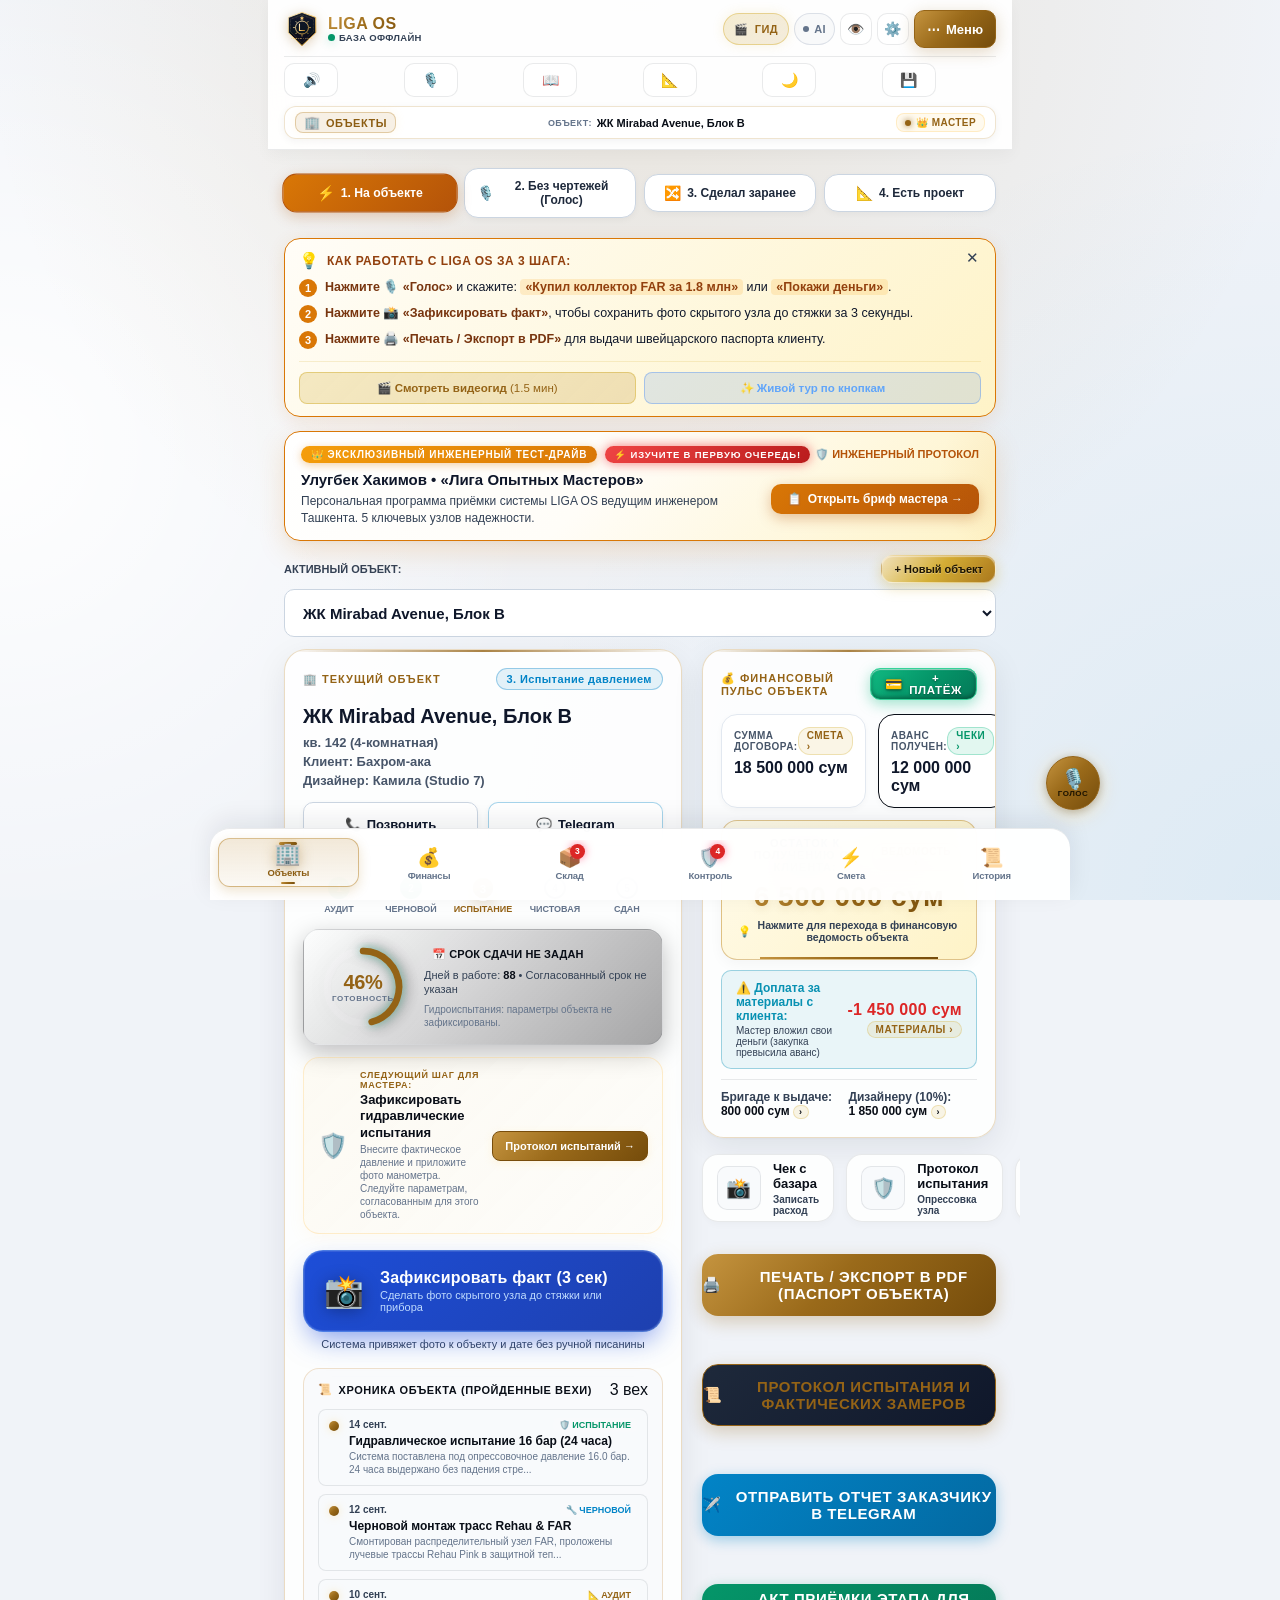
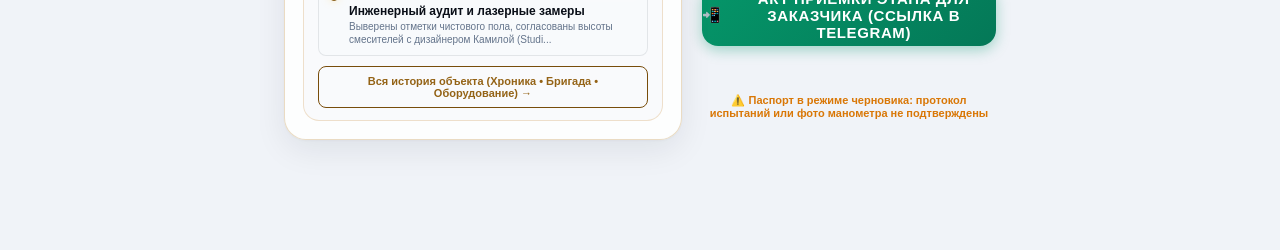
==== commit 0c466a23: "fix(ux): repair guide layout and stamp clarity" ====
--- a/index.html
+++ b/index.html
@@ -21,7 +21,7 @@
       document.documentElement.setAttribute('data-theme', savedTheme);
 
       // 3. Автоматический сброс устаревшего кэша браузера при обновлении версии (Zero-Friction)
-      const CURRENT_BUILD = 'v2.5.7-accurate-sharing';
+      const CURRENT_BUILD = 'v2.5.10-guide-seal-clarity';
       if (localStorage.getItem('liga_build_ver') !== CURRENT_BUILD) {
         localStorage.setItem('liga_build_ver', CURRENT_BUILD);
         if ('caches' in window) {
@@ -41,31 +41,31 @@
   <link rel="icon" type="image/x-icon" href="./favicon.ico">
   <link rel="apple-touch-icon" href="./icons/logo.svg">
 
-  <!-- Open Graph / Telegram / WhatsApp / iMessage Preview Card (v2.5.7) -->
+  <!-- Open Graph / Telegram / WhatsApp / iMessage Preview Card (v2.5.10) -->
   <meta property="og:type" content="website">
   <meta property="og:site_name" content="LIGA OS">
   <meta property="og:title" content="LIGA OS — Операционная Система Инженерного Мастера">
   <meta property="og:description" content="Швейцарский стандарт сантехники и отопления в Ташкенте. Цифровой паспорт объекта, контроль гидравлики и герметичности, голосовой учёт без рук.">
-  <meta property="og:url" content="https://liga-master-uz.vercel.app/">
-  <meta property="og:image" content="https://liga-master-uz.vercel.app/icons/og-preview.jpg?v=2.5.7">
-  <meta property="og:image:secure_url" content="https://liga-master-uz.vercel.app/icons/og-preview.jpg?v=2.5.7">
+  <meta property="og:url" content="https://liga-master-uz.vercel.app/?share=v2.5.10">
+  <meta property="og:image" content="https://liga-master-uz.vercel.app/icons/og-preview.jpg?v=2.5.10">
+  <meta property="og:image:secure_url" content="https://liga-master-uz.vercel.app/icons/og-preview.jpg?v=2.5.10">
   <meta property="og:image:type" content="image/jpeg">
   <meta property="og:image:width" content="1376">
   <meta property="og:image:height" content="768">
   <meta property="og:image:alt" content="LIGA OS — система управления инженерными проектами мастера">
-  <link rel="image_src" href="https://liga-master-uz.vercel.app/icons/og-preview.jpg?v=2.5.7">
-  <meta itemprop="image" content="https://liga-master-uz.vercel.app/icons/og-preview.jpg?v=2.5.7">
+  <link rel="image_src" href="https://liga-master-uz.vercel.app/icons/og-preview.jpg?v=2.5.10">
+  <meta itemprop="image" content="https://liga-master-uz.vercel.app/icons/og-preview.jpg?v=2.5.10">
   <meta property="og:locale" content="ru_RU">
   
   <!-- Twitter Card -->
   <meta name="twitter:card" content="summary_large_image">
   <meta name="twitter:title" content="LIGA OS — Операционная Система Инженерного Мастера">
   <meta name="twitter:description" content="Швейцарский стандарт сантехники и отопления в Ташкенте. Цифровой паспорт объекта, контроль гидравлики, голосовой учёт без рук.">
-  <meta name="twitter:image" content="https://liga-master-uz.vercel.app/icons/og-preview.jpg?v=2.5.7">
+  <meta name="twitter:image" content="https://liga-master-uz.vercel.app/icons/og-preview.jpg?v=2.5.9">
   <meta name="description" content="LIGA OS — операционная система ведущего инженера сантехники и отопления в Ташкенте. Цифровой паспорт объекта, контроль гидравлики, голосовой ввод без рук.">
 
   <!-- Стили Dark Titanium & Light Ceramic Glassmorphism v2.5.6 -->
-  <link rel="stylesheet" href="./css/style.css?v=2.5.6">
+  <link rel="stylesheet" href="./css/style.css?v=2.5.10">
 </head>
 <body>
   <div class="app-container">
@@ -162,8 +162,8 @@
             <span class="video-play-triangle">▶</span>
           </div>
           <div class="video-tour-content">
-            <div class="video-tour-tag">LIGA MASTER CLASS • 4K ИНТЕРАКТИВ</div>
-            <div class="video-tour-heading">Интерактивный Видеогид & VIP-Шоурум</div>
+            <div class="video-tour-tag">LIGA OS • ПОШАГОВЫЙ ОБЗОР</div>
+            <div class="video-tour-heading">Практический видео-гид</div>
             <div class="video-tour-subtext">Практический обзор: навигация, смета, снабжение, протокол испытания и показ клиенту</div>
           </div>
           <div class="video-tour-cta-btn">Смотреть</div>
@@ -1479,6 +1479,10 @@
           </button>
         </div>
 
+        <div role="note" style="font-size:11px; color:var(--text-muted); line-height:1.45; margin:0 0 14px; padding:10px 12px; background:var(--box-bg); border:1px solid var(--glass-border-subtle); border-radius:10px;">
+          Внесите только известные сведения. Если договор ещё не согласован, сумму и аванс оставьте пустыми; срок указывайте только после согласования. Телефон можно добавить позже.
+        </div>
+
         <form id="form-add-site">
           <div class="form-group">
             <label class="form-label">Название ЖК / Коттеджа:</label>
@@ -1494,23 +1498,23 @@
           </div>
           <div class="form-group">
             <label class="form-label">Телефон заказчика:</label>
-            <input id="new-site-phone" type="tel" class="form-input" placeholder="+998901234567" required>
+            <input id="new-site-phone" type="tel" class="form-input" placeholder="Можно добавить позже">
           </div>
           <div class="form-group">
             <label class="form-label">Дизайнер интерьера:</label>
             <input id="new-site-designer" type="text" class="form-input" placeholder="Напр: Дизайн-бюро 'ArtSpace'">
           </div>
           <div class="form-group">
-            <label class="form-label">Сумма по договору (сум):</label>
-            <input id="new-site-contract" type="number" class="form-input" placeholder="20000000" required>
+            <label class="form-label">Сумма по договору (сум, если согласован):</label>
+            <input id="new-site-contract" type="number" class="form-input" placeholder="Не указывайте до согласования" min="1" step="1">
           </div>
           <div class="form-group">
             <label class="form-label">Первичный аванс (сум):</label>
-            <input id="new-site-advance" type="number" class="form-input" placeholder="10000000" value="0">
+            <input id="new-site-advance" type="number" class="form-input" placeholder="Не указывайте, если аванса ещё не было" min="0" step="1">
           </div>
           <div class="form-group">
             <label class="form-label">Плановый срок монтажа (дней):</label>
-            <input id="new-site-duration" type="number" class="form-input" placeholder="21" value="21" min="1" max="180">
+            <input id="new-site-duration" type="number" class="form-input" placeholder="Только если срок согласован" min="1" max="180" step="1">
           </div>
           <button type="submit" class="btn-submit-modal">Создать объект в LIGA OS</button>
         </form>
@@ -2047,19 +2051,19 @@
         </div>
         <div style="padding:16px; background:var(--box-bg); border:1px solid var(--glass-border-subtle); border-radius:var(--radius-md); margin-bottom:16px; text-align:left;">
           <div style="font-size:11px; text-transform:uppercase; color:var(--text-muted); font-weight:800;">Акт передачи денежных средств:</div>
-          <div id="verify-receipt-recipient" style="font-size:16px; font-weight:900; color:var(--text-main); margin:6px 0 2px 0;">Получатель: Сотрудник</div>
-          <div id="verify-receipt-amount" style="font-size:20px; font-weight:900; color:var(--neon-emerald); margin-bottom:6px;">0 сум</div>
-          <div id="verify-receipt-site" style="font-size:12px; color:var(--text-muted);">Объект: ЖК Mirabad Avenue</div>
-          <div id="verify-receipt-date" style="font-size:11px; color:var(--text-dim); margin-top:4px;">Дата: 20.09.2026</div>
+          <div id="verify-receipt-recipient" style="font-size:16px; font-weight:900; color:var(--text-main); margin:6px 0 2px 0;">Получатель: —</div>
+          <div id="verify-receipt-amount" style="font-size:20px; font-weight:900; color:var(--neon-emerald); margin-bottom:6px;">— сум</div>
+          <div id="verify-receipt-site" style="font-size:12px; color:var(--text-muted);">Объект: —</div>
+          <div id="verify-receipt-date" style="font-size:11px; color:var(--text-dim); margin-top:4px;">Дата: —</div>
         </div>
         <p style="font-size:12px; color:var(--text-muted); margin-bottom:12px;">
-          Нажатием кнопки ниже получатель юридически подтверждает факт получения указанной суммы от инженера Улугбека Хакимова.
+          Кнопка отмечает получение в браузере получателя и подготавливает сообщение для Telegram. Отметка не является электронной подписью и автоматически не попадает в базу мастера.
         </p>
         <div style="font-size:11px; color:var(--text-dim); margin-bottom:16px; line-height:1.4; padding:6px 10px; background:rgba(6,182,212,0.06); border:1px solid rgba(6,182,212,0.18); border-radius:8px; text-align:left;">
           🌐 <b>Сетевой статус:</b> Передача ссылки на электронное подтверждение осуществляется через мессенджеры (Telegram/SMS) при наличии интернет-соединения.
         </div>
         <button id="btn-confirm-receipt-action" onclick="window.app.signReceiptConfirmation()" class="btn-submit-modal" style="background:var(--neon-emerald); color:#fff; height:52px; font-size:14px;">
-          ✓ Подтверждаю получение средств
+          ✓ Отметить получение и открыть Telegram
         </button>
       </div>
     </div>
@@ -2168,24 +2172,24 @@
         </div>
 
         <p style="font-size:11.5px; color:var(--text-muted); margin-bottom:14px; line-height:1.4; text-align:left;">
-          Нажатием кнопки ниже Заказчик подтверждает приёмку скрытых инженерных систем указанного этапа. Результат фиксируется в цифровом реестре объекта LIGA OS.
+          Кнопка отмечает ознакомление в браузере получателя. Отметка не является электронной подписью и автоматически не передаётся в локальную базу мастера. Для передачи нажмите кнопку Telegram ниже.
         </p>
 
         <!-- Кнопка подтверждения заказчиком -->
         <button id="btn-confirm-stage-action" onclick="window.app.signStageConfirmation()" class="btn-submit-modal" style="background:var(--neon-emerald); color:#fff; height:50px; font-size:13.5px; font-weight:900;">
-          ✓ Подтверждаю приёмку этапа (Ознакомлен)
+          ✓ Отметить ознакомление с этапом
         </button>
 
         <!-- Блок после успешного подтверждения -->
         <div id="verify-stage-success-box" style="display:none; margin-top:14px; padding:12px; background:rgba(0,168,107,0.12); border:1.5px solid var(--neon-emerald); border-radius:var(--radius-md); text-align:left;">
           <div style="font-size:13px; font-weight:900; color:var(--neon-emerald); margin-bottom:4px;">
-            ✓ ЭТАП УСПЕШНО ПРИНЯТ ЗАКАЗЧИКОМ!
+            ✓ ОТМЕТКА СОХРАНЕНА В ЭТОМ БРАУЗЕРЕ
           </div>
           <div id="verify-stage-signed-date" style="font-size:11px; color:var(--text-main); margin-bottom:8px;">
-            Электронная отметка внесена: 25.09.2026
+            Отметка сохранена на устройстве получателя. Передайте её мастеру через Telegram.
           </div>
           <button id="btn-notify-master-telegram" onclick="window.app.notifyMasterStageAccepted()" class="btn-submit-modal" style="background:linear-gradient(135deg, #0284c7 0%, #0369a1 100%); color:#fff; height:42px; font-size:12px;">
-            ✈️ Отправить мастеру в Telegram: «Этап принят!»
+            ✈️ Подготовить сообщение мастеру в Telegram
           </button>
         </div>
       </div>
@@ -2318,14 +2322,14 @@
 
           <!-- Индикатор защиты от гидроударов и перепада температур -->
           <div style="margin-top:10px; padding:8px 10px; background:rgba(0,168,107,0.12); border:1px solid rgba(0,168,107,0.3); border-radius:6px; font-size:10.5px; color:#10b981; line-height:1.35;">
-            🛡️ <strong>Стабильность температуры в душе: 100%</strong><br>
-            Коллекторная схема FAR исключает падение напора: при смыве унитаза или работе стиралки температура воды в душе не изменится ни на градус!
+            ℹ️ <strong>Оценка расхода по заданным точкам водоразбора</strong><br>
+            Фактические давление и температура зависят от ввода, оборудования, настроек и одновременной работы приборов.
           </div>
 
           <!-- Инженерная физика узла ввода -->
           <div style="margin-top:8px; padding:8px 10px; background:rgba(6,182,212,0.08); border:1px solid rgba(6,182,212,0.3); border-radius:6px; font-size:10.5px; color:#67e8f9; line-height:1.4;">
-            💡 <strong>Инженерная физика узла:</strong><br>
-            Коллектор FAR 1" распределяет воду по независимым лучам Rehau: при смыве бачка или включении стиральной машины давление в душе не падает ни на 0.1 бар, а температура остается идеально стабильной.
+💡 <strong>Инженерная физика (коллекторная разводка):</strong><br>
+            Независимые лучи упрощают регулировку потребителей. Они сами по себе не гарантируют постоянное давление или температуру при любом расходе.
           </div>
 
           <!-- Контроль помощника (Анти-брак) -->
@@ -2619,14 +2623,14 @@
 
           <!-- Индикатор надежности лучевой схемы -->
           <div style="margin-top:10px; padding:8px 10px; background:rgba(0,168,107,0.12); border:1px solid rgba(0,168,107,0.3); border-radius:6px; font-size:10.5px; color:#10b981; line-height:1.35;">
-            🛡️ <strong>100% защита от протечек в стяжке:</strong><br>
-            Лучевая схема Rehau исключает любые соединения и фитинги под полом. Каждая ветка цельная от коллектора до радиатора!
+            ℹ️ <strong>Меньше скрытых соединений под полом:</strong><br>
+            Цельная лучевая труба снижает число стыков в стяжке, но не устраняет риск протечки. Нужны правильный монтаж и фактическое испытание.
           </div>
 
           <!-- Инженерная физика лучевой сети -->
           <div style="margin-top:8px; padding:8px 10px; background:rgba(6,182,212,0.08); border:1px solid rgba(6,182,212,0.3); border-radius:6px; font-size:10.5px; color:#67e8f9; line-height:1.4;">
             💡 <strong>Инженерная физика узла:</strong><br>
-            Лучевая схема подает теплоноситель к каждому радиатору независимо. В отличие от тройниковой разводки, первый и последний радиаторы нагреваются одинаково быстро и равномерно.
+            Лучевая схема позволяет отдельно регулировать ветви. Равномерность прогрева зависит от расчёта, настройки, балансировки и фактического монтажа.
           </div>
 
           <!-- Контроль помощника (Анти-брак) -->
@@ -4235,7 +4239,7 @@
                 </div>
                 <div>
                   <label class="settings-input-label" for="input-master-stamp-cert" style="font-size:11px; font-weight:700; color:var(--text-main); display:block; margin-bottom:4px;">№ Сертификата / Лицензии:</label>
-                  <input class="settings-input-field" type="text" id="input-master-stamp-cert" placeholder="LMO-UZ-2011/2026" style="width:100%; padding:9px 12px; background:var(--input-bg, rgba(0,0,0,0.25)); border:1px solid var(--glass-border); border-radius:8px; color:var(--text-main); font-size:12.5px;">
+                  <input class="settings-input-field" type="text" id="input-master-stamp-cert" placeholder="Необязательно — только подтверждённый номер" style="width:100%; padding:9px 12px; background:var(--input-bg, rgba(0,0,0,0.25)); border:1px solid var(--glass-border); border-radius:8px; color:var(--text-main); font-size:12.5px;">
                 </div>
               </div>
 
@@ -4252,10 +4256,12 @@
                 <div>
                   <label class="settings-input-label" for="select-master-stamp-style" style="font-size:11px; font-weight:700; color:var(--text-main); display:block; margin-bottom:4px;">Стиль официального оттиска:</label>
                   <select class="settings-input-field" id="select-master-stamp-style" style="width:100%; padding:9px 12px; background:var(--input-bg, rgba(0,0,0,0.25)); border:1px solid var(--glass-border); border-radius:8px; color:var(--text-main); font-size:12px; cursor:pointer;">
-                    <option value="swiss_imperial_gold">👑 Swiss Imperial Gold 24K (Корона и щит)</option>
-                    <option value="diplomatic_vermilion">🔴 Swiss Diplomatic Vermilion (Нотариальный сургуч)</option>
-                    <option value="black_titanium_platinum">⚫ Black Titanium & Platinum Luxe</option>
-                    <option value="royal_geneva_azure">🔵 Royal Geneva Azure (Женевская лазурь)</option>
+                    <option value="swiss_imperial_gold">Золотой стиль LIGA</option>
+                    <option value="diplomatic_vermilion">Бордовый стиль</option>
+                    <option value="black_titanium_platinum">Тёмный стиль</option>
+                    <option value="royal_geneva_azure">Синий стиль</option>
+                    <option value="elite_graphite_gold">Элитный графит и золото</option>
+                    <option value="emerald_platinum">Изумруд и платина</option>
                   </select>
                 </div>
               </div>
@@ -4283,20 +4289,21 @@
                 <span id="signature-pad-status" style="font-size:9px; font-weight:700; color:var(--text-dim);">Не задана</span>
               </div>
               <div class="signature-canvas-wrapper" style="position:relative; background:#ffffff; border-radius:8px; overflow:hidden; touch-action:none;">
-                <canvas id="signature-pad-canvas" width="600" height="180" style="width:100%; height:140px; display:block; cursor:crosshair;"></canvas>
+                <canvas id="signature-pad-canvas" width="600" height="180" aria-label="Поле для рукописной подписи пальцем или стилусом" style="width:100%; height:140px; display:block; cursor:crosshair;"></canvas>
+                <div class="signature-pad-hint">Проведите пальцем или стилусом, чтобы нарисовать свою подпись</div>
                 <div class="signature-baseline" style="position:absolute; bottom:35px; left:12px; right:12px; border-bottom:1px dashed rgba(0,0,0,0.15); pointer-events:none;"></div>
               </div>
               <div style="display:flex; gap:6px; margin-top:8px; flex-wrap:wrap;">
                 <button type="button" id="btn-sig-clear" class="btn-sig-action" style="flex:1; min-width:80px; padding:7px 10px; background:rgba(239,68,68,0.15); border:1px solid rgba(239,68,68,0.4); border-radius:8px; color:#ef4444; font-size:11px; font-weight:700; cursor:pointer; font-family:var(--font-main);" onclick="window.app.clearSignaturePad()">
                   🗑️ Очистить
                 </button>
-                <button type="button" id="btn-sig-preset-classic" class="btn-sig-action" style="flex:1; min-width:80px; padding:7px 10px; background:rgba(212,175,55,0.12); border:1px solid rgba(212,175,55,0.35); border-radius:8px; color:var(--gold-primary); font-size:11px; font-weight:700; cursor:pointer; font-family:var(--font-main);" onclick="window.app.applySignaturePreset('classic')">
+                <button type="button" id="btn-sig-preset-classic" class="btn-sig-action" aria-pressed="false" title="Выбрать классическую толщину пера" style="flex:1; min-width:80px; padding:7px 10px; background:rgba(212,175,55,0.12); border:1px solid rgba(212,175,55,0.35); border-radius:8px; color:var(--gold-primary); font-size:11px; font-weight:700; cursor:pointer; font-family:var(--font-main);" onclick="window.app.applySignaturePreset('classic')">
                   ✒️ Классика
                 </button>
-                <button type="button" id="btn-sig-preset-elegant" class="btn-sig-action" style="flex:1; min-width:80px; padding:7px 10px; background:rgba(212,175,55,0.12); border:1px solid rgba(212,175,55,0.35); border-radius:8px; color:var(--gold-primary); font-size:11px; font-weight:700; cursor:pointer; font-family:var(--font-main);" onclick="window.app.applySignaturePreset('elegant')">
+                <button type="button" id="btn-sig-preset-elegant" class="btn-sig-action" aria-pressed="false" title="Выбрать тонкое перо" style="flex:1; min-width:80px; padding:7px 10px; background:rgba(212,175,55,0.12); border:1px solid rgba(212,175,55,0.35); border-radius:8px; color:var(--gold-primary); font-size:11px; font-weight:700; cursor:pointer; font-family:var(--font-main);" onclick="window.app.applySignaturePreset('elegant')">
                   🖋️ Элегант
                 </button>
-                <button type="button" id="btn-sig-preset-bold" class="btn-sig-action" style="flex:1; min-width:80px; padding:7px 10px; background:rgba(212,175,55,0.12); border:1px solid rgba(212,175,55,0.35); border-radius:8px; color:var(--gold-primary); font-size:11px; font-weight:700; cursor:pointer; font-family:var(--font-main);" onclick="window.app.applySignaturePreset('bold')">
+                <button type="button" id="btn-sig-preset-bold" class="btn-sig-action" aria-pressed="false" title="Выбрать более толстое перо" style="flex:1; min-width:80px; padding:7px 10px; background:rgba(212,175,55,0.12); border:1px solid rgba(212,175,55,0.35); border-radius:8px; color:var(--gold-primary); font-size:11px; font-weight:700; cursor:pointer; font-family:var(--font-main);" onclick="window.app.applySignaturePreset('bold')">
                   🏆 Жирный
                 </button>
               </div>
@@ -4377,7 +4384,7 @@
         <!-- Заголовок видеоплеера -->
         <div style="display:flex; justify-content:space-between; align-items:center; margin-bottom:12px;">
           <div>
-            <div style="font-size:10px; font-weight:800; color:var(--gold-primary); text-transform:uppercase; letter-spacing:0.8px;">ОФИЦИАЛЬНОЕ ВИДЕО • 100% ОФФЛАЙН</div>
+            <div style="font-size:10px; font-weight:800; color:var(--gold-primary); text-transform:uppercase; letter-spacing:0.8px;">ВИДЕОИНСТРУКЦИЯ НА РУССКОМ • 1 МИН 22 СЕК</div>
             <div style="font-size:16px; font-weight:900; color:var(--text-main);">🎬 Видеогид по системе LIGA OS</div>
           </div>
           <button class="btn-close-modal" id="btn-close-video-tour" title="Закрыть видео" onclick="window.app.closeVideoTour()" style="width:34px; height:34px; border-radius:50%; background:rgba(255,255,255,0.06); border:1px solid var(--glass-border-subtle); display:flex; align-items:center; justify-content:center; font-size:18px; color:var(--text-main); cursor:pointer;">✕</button>
@@ -4385,19 +4392,15 @@
 
         <!-- Настоящий MP4 видеоплеер с аппаратным ускорением и русской озвучкой -->
         <div style="position:relative; border-radius:14px; overflow:hidden; background:#000; box-shadow:0 10px 30px rgba(0,0,0,0.8); border:1.5px solid var(--glass-border);">
-          <video id="liga-real-mp4-player" controls playsinline preload="auto" poster="./demo/assets/01_dashboard.png" style="width:100%; max-height:65vh; display:block; margin:0 auto; background:#000;">
+          <video id="liga-real-mp4-player" controls playsinline preload="metadata" poster="./demo/assets/01_dashboard.png" style="width:100%; max-height:65vh; display:block; margin:0 auto; background:#000;">
             <source src="./demo/liga_os_full_guide.mp4" type="video/mp4">
-            <source src="demo/liga_os_full_guide.mp4" type="video/mp4">
-            <source src="/demo/liga_os_full_guide.mp4" type="video/mp4">
-            <source src="./liga_os_full_guide.mp4" type="video/mp4">
-            <source src="/liga_os_full_guide.mp4" type="video/mp4">
             Ваш браузер не поддерживает воспроизведение MP4 видео.
           </video>
         </div>
 
         <div style="margin-top:12px; display:flex; justify-content:space-between; align-items:center; flex-wrap:wrap; gap:8px;">
           <a href="./demo/liga_os_full_guide.mp4" download="LIGA_OS_Guide.mp4" class="btn-action" style="font-size:11px; padding:7px 12px; background:rgba(255,255,255,0.06); border:1px solid var(--glass-border); border-radius:8px; color:var(--text-main); text-decoration:none; display:inline-flex; align-items:center; gap:6px;">
-            <span>⬇️</span> Скачать видео (4.1 МБ)
+            <span>⬇️</span> Скачать видео (3,1 МБ)
           </a>
           <button type="button" class="btn-action btn-gold" onclick="window.open('./demo/index.html', '_blank')" style="font-size:11px; padding:7px 12px; border-radius:8px; font-weight:800; cursor:pointer;">
             <span>📱</span> Интерактивная веб-версия →
@@ -4671,12 +4674,12 @@
       </div>
     </div>
 
-  <!-- Скрипты LIGA OS (Версия 2.5.3: Silent Swiss Intelligence, Direct Site Switching) -->
+  <!-- Скрипты LIGA OS v2.5.10 -->
   <script src="./js/image_processor.js?v=2.5.3"></script>
   <script src="./js/db.js?v=2.5.3"></script>
-  <script src="./js/seal_engine.js?v=2.5.7"></script>
-  <script src="./js/pdf_engine.js?v=2.5.7"></script>
-  <script src="./js/ai_concierge.js?v=2.5.7"></script>
-  <script src="./js/app.js?v=2.5.7"></script>
+  <script src="./js/seal_engine.js?v=2.5.10"></script>
+  <script src="./js/pdf_engine.js?v=2.5.10"></script>
+  <script src="./js/ai_concierge.js?v=2.5.9"></script>
+  <script src="./js/app.js?v=2.5.10"></script>
 </body>
 </html>
--- a/css/style.css
+++ b/css/style.css
@@ -125,7 +125,7 @@
 }
 
 html {
-  overflow-x: hidden;
+  overflow-x: clip;
   overflow-y: scroll;
   scroll-behavior: smooth;
   width: 100%;
@@ -175,7 +175,7 @@
   display: flex;
   justify-content: center;
   align-items: flex-start;
-  overflow-x: hidden;
+  overflow-x: clip;
   touch-action: pan-y pinch-zoom;
   -webkit-overflow-scrolling: touch;
   padding-bottom: 110px; /* Увеличенный отступ, чтобы контент не перекрывался баром */
@@ -199,7 +199,8 @@
   flex-direction: column;
   padding: 0 16px 110px 16px;
   margin: 0 auto;
-  overflow-x: hidden;
+  /* Hidden creates a scroll container and prevents the sticky header from sticking. */
+  overflow-x: clip;
   overflow-y: visible;
   transition: max-width 0.3s ease;
 }
@@ -1313,7 +1314,7 @@
   bottom: 0;
   background: rgba(0, 0, 0, 0.75);
   backdrop-filter: blur(8px);
-  z-index: 300;
+  z-index: 400;
   display: none;
   align-items: flex-end;
   justify-content: center;
@@ -1422,6 +1423,14 @@
 
 .btn-submit-modal:active {
   transform: scale(0.98);
+}
+
+.btn-submit-modal:hover,
+.btn-submit-modal:focus-visible {
+  background: var(--gold-gradient);
+  color: var(--btn-gold-text);
+  border-color: var(--gold-primary);
+  filter: brightness(1.04);
 }
 
 /* Пульсация при записи голоса */
@@ -5759,8 +5768,10 @@
    ========================================================================== */
 
 .official-seal-svg {
-  filter: drop-shadow(0 4px 12px rgba(0, 0, 0, 0.35));
-  transition: transform 0.3s cubic-bezier(0.16, 1, 0.3, 1), filter 0.3s ease;
+  filter: none;
+  shape-rendering: geometricPrecision;
+  text-rendering: geometricPrecision;
+  transition: transform 0.3s cubic-bezier(0.16, 1, 0.3, 1);
   user-select: none;
 }
 
@@ -5769,15 +5780,15 @@
 }
 
 .official-seal-svg.gold_seal {
-  filter: drop-shadow(0 4px 16px rgba(212, 175, 55, 0.35));
+  filter: none;
 }
 
 .official-seal-svg.blue_seal {
-  filter: drop-shadow(0 4px 16px rgba(29, 78, 216, 0.3));
+  filter: none;
 }
 
 .official-seal-svg.titanium_seal {
-  filter: drop-shadow(0 4px 14px rgba(15, 23, 42, 0.4));
+  filter: none;
 }
 
 .master-signature-wrap {
@@ -5848,16 +5859,34 @@
   .official-verification-block {
     flex-direction: column;
     align-items: center;
-    gap: 4px;
+    gap: 10px;
   }
   .seal-container-inner {
     margin-left: 0 !important;
-    margin-top: -15px !important;
+    margin-top: 0 !important;
   }
   .official-seal-svg {
     width: 130px;
     height: 130px;
   }
+}
+
+.signature-canvas-wrapper .signature-pad-hint {
+  position: absolute;
+  inset: 0 0 30px;
+  display: grid;
+  place-items: center;
+  padding: 10px;
+  color: #64748b;
+  font-size: 13px;
+  font-weight: 600;
+  text-align: center;
+  pointer-events: none;
+  transition: opacity 0.15s ease;
+}
+
+.signature-canvas-wrapper.has-signature .signature-pad-hint {
+  opacity: 0;
 }
 
 
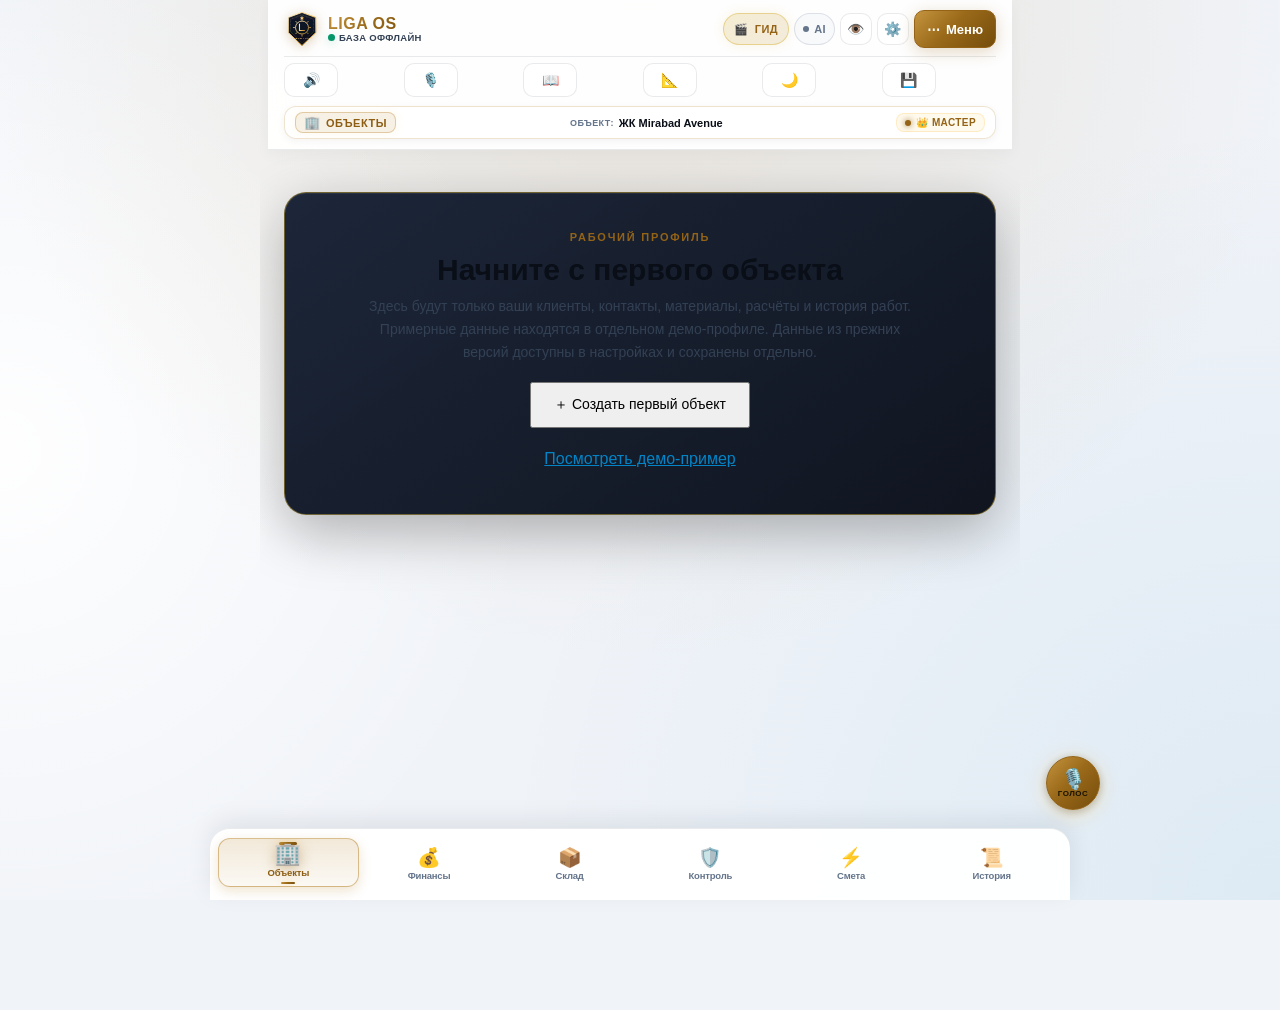
==== commit c9985e2f: "feat: separate LIGA OS data profiles" ====
--- a/index.html
+++ b/index.html
@@ -21,7 +21,7 @@
       document.documentElement.setAttribute('data-theme', savedTheme);
 
       // 3. Автоматический сброс устаревшего кэша браузера при обновлении версии (Zero-Friction)
-      const CURRENT_BUILD = 'v2.5.10-guide-seal-clarity';
+      const CURRENT_BUILD = 'v2.5.12-separated-profiles';
       if (localStorage.getItem('liga_build_ver') !== CURRENT_BUILD) {
         localStorage.setItem('liga_build_ver', CURRENT_BUILD);
         if ('caches' in window) {
@@ -46,26 +46,26 @@
   <meta property="og:site_name" content="LIGA OS">
   <meta property="og:title" content="LIGA OS — Операционная Система Инженерного Мастера">
   <meta property="og:description" content="Швейцарский стандарт сантехники и отопления в Ташкенте. Цифровой паспорт объекта, контроль гидравлики и герметичности, голосовой учёт без рук.">
-  <meta property="og:url" content="https://liga-master-uz.vercel.app/?share=v2.5.10">
-  <meta property="og:image" content="https://liga-master-uz.vercel.app/icons/og-preview.jpg?v=2.5.10">
-  <meta property="og:image:secure_url" content="https://liga-master-uz.vercel.app/icons/og-preview.jpg?v=2.5.10">
+  <meta property="og:url" content="https://liga-master-uz.vercel.app/?share=v2.5.12">
+  <meta property="og:image" content="https://liga-master-uz.vercel.app/icons/og-preview.jpg?v=2.5.12">
+  <meta property="og:image:secure_url" content="https://liga-master-uz.vercel.app/icons/og-preview.jpg?v=2.5.12">
   <meta property="og:image:type" content="image/jpeg">
   <meta property="og:image:width" content="1376">
   <meta property="og:image:height" content="768">
   <meta property="og:image:alt" content="LIGA OS — система управления инженерными проектами мастера">
-  <link rel="image_src" href="https://liga-master-uz.vercel.app/icons/og-preview.jpg?v=2.5.10">
-  <meta itemprop="image" content="https://liga-master-uz.vercel.app/icons/og-preview.jpg?v=2.5.10">
+  <link rel="image_src" href="https://liga-master-uz.vercel.app/icons/og-preview.jpg?v=2.5.12">
+  <meta itemprop="image" content="https://liga-master-uz.vercel.app/icons/og-preview.jpg?v=2.5.12">
   <meta property="og:locale" content="ru_RU">
   
   <!-- Twitter Card -->
   <meta name="twitter:card" content="summary_large_image">
   <meta name="twitter:title" content="LIGA OS — Операционная Система Инженерного Мастера">
   <meta name="twitter:description" content="Швейцарский стандарт сантехники и отопления в Ташкенте. Цифровой паспорт объекта, контроль гидравлики, голосовой учёт без рук.">
-  <meta name="twitter:image" content="https://liga-master-uz.vercel.app/icons/og-preview.jpg?v=2.5.9">
+  <meta name="twitter:image" content="https://liga-master-uz.vercel.app/icons/og-preview.jpg?v=2.5.12">
   <meta name="description" content="LIGA OS — операционная система ведущего инженера сантехники и отопления в Ташкенте. Цифровой паспорт объекта, контроль гидравлики, голосовой ввод без рук.">
 
   <!-- Стили Dark Titanium & Light Ceramic Glassmorphism v2.5.6 -->
-  <link rel="stylesheet" href="./css/style.css?v=2.5.10">
+      <link rel="stylesheet" href="./css/style.css?v=2.5.12">
 </head>
 <body>
   <div class="app-container">
@@ -377,6 +377,14 @@
         </button>
       </div>
 
+      <section id="empty-workspace-state" class="empty-workspace-card" hidden>
+        <div class="empty-workspace-kicker">РАБОЧИЙ ПРОФИЛЬ</div>
+        <h1>Начните с первого объекта</h1>
+        <p>Здесь будут только ваши клиенты, контакты, материалы, расчёты и история работ. Примерные данные находятся в отдельном демо-профиле. Данные из прежних версий доступны в настройках и сохранены отдельно.</p>
+        <button type="button" class="btn-action btn-gold" onclick="window.app.openModal('modal-add-site')">＋ Создать первый объект</button>
+        <button type="button" class="empty-workspace-demo" onclick="window.app.switchDataProfile('demo')">Посмотреть демо-пример</button>
+      </section>
+
       <!-- ====================================================================
            СИТУАЦИЯ 1: НА ОБЪЕКТЕ (ГЛАВНЫЙ ФОКУС: ФАКТИЧЕСКИЕ ДАННЫЕ)
            ==================================================================== -->
@@ -442,7 +450,7 @@
       </div>
 
       <!-- Селектор переключения объектов с кнопкой добавления -->
-      <div class="form-group" style="margin-bottom: 12px;">
+      <div id="dashboard-site-selector-wrap" class="form-group" style="margin-bottom: 12px;">
         <div style="display:flex; justify-content:space-between; align-items:center; margin-bottom:6px;">
           <label class="form-label" style="margin-bottom:0;">Активный объект:</label>
           <button id="btn-open-add-site" class="btn-action-trigger btn-action-gold" style="padding:4px 12px; font-size:11px; height:28px;">
@@ -519,7 +527,7 @@
               </svg>
               <div class="radar-center-content">
                 <div id="chrono-progress-val" class="radar-val">0%</div>
-                <div class="radar-label">ГОТОВНОСТЬ</div>
+                <div class="radar-label" title="Взвешенный индекс заполнения данных объекта, а не подтверждение инженерной готовности">ЗАПОЛНЕНИЕ</div>
               </div>
             </div>
 
@@ -533,6 +541,8 @@
               <div id="chrono-phase-desc" class="chrono-phase-desc">
                 Объект запущен в LIGA OS. Выполняются подготовительные работы.
               </div>
+              <button type="button" id="btn-readiness-breakdown" class="readiness-breakdown-toggle" aria-expanded="false">Как рассчитан индекс?</button>
+              <div id="readiness-breakdown" class="readiness-breakdown" hidden></div>
             </div>
           </div>
         </div>
@@ -3608,7 +3618,7 @@
         </div>
 
         <div style="font-size:12px; color:var(--text-dim); margin-bottom:14px; line-height:1.5;">
-          Полный снимок базы LIGA OS (объекты, сметы, чеки, фото, персональные тарифы мастера). Хранится локально на вашем смартфоне.
+          Копия только активной базы LIGA OS (объекты, сметы, чеки, фото, персональные тарифы мастера). Другие профили в этот файл не входят; копия хранится локально на вашем устройстве.
         </div>
 
         <!-- 1. Блок экспорта -->
@@ -3633,7 +3643,7 @@
             📥 Восстановление из файла
           </div>
           <div style="font-size:12px; color:var(--text-main); margin-bottom:10px; line-height:1.4;">
-            Перенесите базу на новый смартфон или восстановите архивные объекты из файла резервной копии.
+              Перенесите выбранную базу на новое устройство или восстановите архив в текущий активный профиль. Другие профили не затрагиваются.
           </div>
 
           <input type="file" id="input-backup-file" accept=".json,application/json" style="display:none;">
@@ -3650,7 +3660,7 @@
               <!-- Заполняется динамически -->
             </div>
             <div style="font-size:11px; color:var(--neon-ruby); font-weight:700; margin-bottom:10px;">
-              Внимание: Восстановление заменит текущие данные приложения данными из файла!
+                Внимание: восстановление заменит данные только активного профиля данными из файла. Перед подтверждением проверьте названия профиля в архиве и назначения.
             </div>
             <div style="display:flex; gap:8px;">
               <button id="btn-confirm-restore" type="button" class="btn-submit-modal" style="flex:1; height:42px; font-size:12px; background:var(--neon-amber); color:#000;">
@@ -4008,6 +4018,17 @@
         </div>
         <div class="modal-body" style="padding-bottom:16px;">
 
+          <div class="settings-section data-profile-section">
+            <div class="settings-section-title">Профиль данных</div>
+            <div id="data-profile-status" class="data-profile-status" role="status" aria-live="polite"></div>
+            <p class="data-profile-description">Рабочий профиль, демо-пример и база прежних версий хранятся раздельно на этом устройстве. Переключение ничего не удаляет и не копирует. Синхронизации между устройствами здесь нет.</p>
+            <div class="data-profile-actions">
+              <button id="btn-switch-work-profile" type="button" data-switch-profile="work">Открыть рабочий профиль</button>
+              <button id="btn-switch-demo-profile" type="button" data-switch-profile="demo">Открыть демо-пример</button>
+              <button id="btn-switch-legacy-profile" type="button" data-switch-profile="legacy">Открыть прежнюю базу</button>
+            </div>
+          </div>
+
           <!-- Секция: Интерфейс -->
           <div class="settings-section">
             <div class="settings-section-title">Интерфейс и звуки</div>
@@ -4141,7 +4162,7 @@
           <div class="settings-section">
             <div class="settings-section-title" style="display:flex; justify-content:space-between; align-items:center;">
               <span>LIGA AI Консьерж</span>
-              <span class="ai-model-badge">Gemini 2.5 Flash</span>
+              <span class="ai-model-badge">Gemini 3.8 Flash</span>
             </div>
             <div class="settings-toggle-row">
               <div class="settings-toggle-info">
@@ -4156,16 +4177,20 @@
             <div style="margin-top:12px;">
               <div class="settings-toggle-label" style="margin-bottom:4px;">Google AI API ключ:</div>
               <div style="font-size:10px; color:var(--text-dim); margin-bottom:6px;">
-                Бесплатный ключ на <a href="https://aistudio.google.com" target="_blank" rel="noopener" style="color:var(--neon-emerald); text-decoration:underline;">aistudio.google.com</a>. Хранится только на вашем телефоне.
+                Создать и управлять ключом: <a href="https://aistudio.google.com" target="_blank" rel="noopener" style="color:var(--neon-emerald); text-decoration:underline;">Google AI Studio</a>. Доступность бесплатной квоты зависит от модели и условий провайдера.
               </div>
               <input class="ai-api-key-field" type="password" id="ai-api-key-input"
-                placeholder="Вставьте ключ вида AIza..." autocomplete="off">
+                placeholder="Вставьте ключ Google AI Studio" autocomplete="off" spellcheck="false">
+              <button type="button" class="ai-key-visibility" data-toggle-secret="ai-api-key-input" aria-pressed="false">Показать</button>
               <button id="btn-save-ai-key" type="button"
                 style="margin-top:8px; width:100%; padding:10px; background:var(--gold-gradient);
                 border:none; border-radius:10px; color:var(--btn-gold-text); font-size:13px;
                 font-weight:800; cursor:pointer; font-family:var(--font-main);">
-                💾 Сохранить API ключ
+                💾 Сохранить ключ Google
               </button>
+              <button id="btn-test-ai-key" type="button" class="ai-provider-test">Проверить связь</button>
+              <div id="ai-provider-status" class="ai-provider-status" role="status" aria-live="polite"></div>
+              <div class="ai-provider-boundary-note">Ключ хранится в этом браузере без шифрования. Вопрос и короткая история передаются выбранному ИИ-провайдеру. Не вводите личные данные клиентов. Проверка отправляет короткий запрос и расходует квоту; возможная оплата зависит от тарифа провайдера.</div>
             </div>
             <div class="settings-toggle-row" style="margin-top:10px;">
               <div class="settings-toggle-info">
@@ -4201,18 +4226,23 @@
             <div style="margin-top:10px;">
               <label class="form-label" style="margin-bottom:4px; font-size:11px;">Резервный провайдер:</label>
               <select id="select-ai-backup-provider" class="form-input" style="padding:8px 10px; font-size:12px; margin-bottom:8px; cursor:pointer;">
-                <option value="openai">OpenAI (GPT-4o-mini — ультра-экономный)</option>
-                <option value="groq">Groq Cloud (Llama 3.3 70B — сверхбыстрый)</option>
+                <option value="openai">OpenAI</option>
+                <option value="groq">Groq</option>
+                <option value="google">Google Gemini</option>
               </select>
-              <div class="settings-toggle-label" style="margin-bottom:4px;">Резервный API ключ (OpenAI / Groq):</div>
+              <div class="settings-toggle-label" style="margin-bottom:4px;">Ключ резервного провайдера:</div>
               <input class="ai-api-key-field" type="password" id="ai-backup-key-input"
-                placeholder="sk-proj-... или gsk_..." autocomplete="off">
+                placeholder="Вставьте ключ выбранного провайдера" autocomplete="off" spellcheck="false">
+              <button type="button" class="ai-key-visibility" data-toggle-secret="ai-backup-key-input" aria-pressed="false">Показать</button>
               <button id="btn-save-ai-backup-key" type="button"
                 style="margin-top:8px; width:100%; padding:9px; background:rgba(255,255,255,0.08);
                 border:1px solid rgba(255,255,255,0.18); border-radius:10px; color:var(--text-main); font-size:12px;
                 font-weight:700; cursor:pointer;">
                 💾 Сохранить резервный ключ
               </button>
+              <button id="btn-test-ai-backup-key" type="button" class="ai-provider-test">Проверить резервный канал</button>
+              <div id="ai-backup-status" class="ai-provider-status" role="status" aria-live="polite"></div>
+              <div class="ai-provider-boundary-note">Получение ключа: OpenAI — platform.openai.com/api-keys; Groq — console.groq.com/keys; Google — aistudio.google.com. Используйте ключ того провайдера, который выбран выше.</div>
             </div>
           </div>
 
@@ -4337,7 +4367,7 @@
         <div class="modal-title" style="margin-bottom:8px;">
           <div style="display:flex; align-items:center; gap:8px;">
             <span>🤖 LIGA AI</span>
-            <span class="ai-model-badge">Gemini 2.5 Flash</span>
+              <span class="ai-model-badge">Gemini 3.8 Flash</span>
           </div>
           <button class="btn-close-modal" id="btn-close-ai-concierge" onclick="window.app.closeModal('modal-ai-concierge')">&times;</button>
         </div>
@@ -4409,6 +4439,13 @@
       </div>
     </div>
 
+    <aside id="liga-video-mini-player" class="liga-video-mini-player" aria-label="Управление воспроизводимым видеогидом" hidden>
+      <button type="button" id="liga-video-mini-open" title="Открыть видеогид">🎬 <span>Видеогид LIGA OS</span></button>
+      <span id="liga-video-mini-time" aria-live="off">0:00 / 1:22</span>
+      <button type="button" id="liga-video-mini-toggle" aria-label="Пауза видео">⏸</button>
+      <button type="button" id="liga-video-mini-stop" aria-label="Остановить видео">■</button>
+    </aside>
+
     <!-- ====================================================================
          МОДАЛЬНОЕ ОКНО: 🎬 ИНЖЕНЕРНЫЙ ГИД LIGA OS (ВЫБОР ФОРМАТА v2.4.4)
          Понятный экран выбора: живой обзор, видеоинструкция или скрипты
@@ -4674,12 +4711,12 @@
       </div>
     </div>
 
-  <!-- Скрипты LIGA OS v2.5.10 -->
+  <!-- Скрипты LIGA OS v2.5.12 -->
   <script src="./js/image_processor.js?v=2.5.3"></script>
-  <script src="./js/db.js?v=2.5.3"></script>
-  <script src="./js/seal_engine.js?v=2.5.10"></script>
-  <script src="./js/pdf_engine.js?v=2.5.10"></script>
-  <script src="./js/ai_concierge.js?v=2.5.9"></script>
-  <script src="./js/app.js?v=2.5.10"></script>
+  <script src="./js/db.js?v=2.5.12"></script>
+  <script src="./js/seal_engine.js?v=2.5.12"></script>
+  <script src="./js/pdf_engine.js?v=2.5.12"></script>
+  <script src="./js/ai_concierge.js?v=2.5.12"></script>
+  <script src="./js/app.js?v=2.5.12"></script>
 </body>
 </html>
--- a/css/style.css
+++ b/css/style.css
@@ -6849,5 +6849,99 @@
   color: #0f172a;
 }
 
-
-
+.liga-video-mini-player {
+  position: fixed;
+  z-index: 1400;
+  right: max(12px, env(safe-area-inset-right));
+  bottom: calc(78px + env(safe-area-inset-bottom));
+  display: flex;
+  align-items: center;
+  gap: 8px;
+  max-width: min(420px, calc(100vw - 24px));
+  padding: 8px 10px;
+  border: 1px solid rgba(255, 209, 117, .65);
+  border-radius: 14px;
+  background: rgba(7, 12, 23, .96);
+  color: #f8fafc;
+  box-shadow: 0 12px 32px rgba(0,0,0,.48);
+  font-size: 12px;
+}
+.liga-video-mini-player[hidden] { display: none; }
+.liga-video-mini-player button {
+  min-width: 36px;
+  min-height: 36px;
+  border: 1px solid rgba(255,255,255,.16);
+  border-radius: 9px;
+  background: rgba(255,255,255,.08);
+  color: #fff;
+  font-weight: 800;
+  cursor: pointer;
+}
+.liga-video-mini-player button:hover { background: rgba(255,209,117,.2); color: #fff; }
+.liga-video-mini-player #liga-video-mini-open {
+  display: flex;
+  align-items: center;
+  gap: 6px;
+  flex: 1;
+  text-align: left;
+}
+#liga-video-mini-time { color: #cbd5e1; white-space: nowrap; font-variant-numeric: tabular-nums; }
+.ai-key-visibility, .ai-provider-test {
+  display: inline-flex;
+  align-items: center;
+  justify-content: center;
+  min-height: 38px;
+  margin-top: 7px;
+  padding: 7px 12px;
+  border: 1px solid rgba(255,209,117,.35);
+  border-radius: 9px;
+  background: rgba(255,209,117,.09);
+  color: var(--text-main);
+  font: 700 12px var(--font-main);
+  cursor: pointer;
+}
+.ai-key-visibility:hover, .ai-provider-test:hover { background: rgba(255,209,117,.18); color: var(--text-main); }
+.ai-provider-test { width: 100%; }
+.ai-provider-status { min-height: 18px; margin-top: 5px; color: var(--text-muted); font-size: 11px; line-height: 1.4; }
+.ai-provider-status[data-state="success"] { color: #34d399; }
+.ai-provider-status[data-state="error"] { color: #fb7185; }
+.ai-provider-boundary-note { margin-top: 8px; color: var(--text-dim); font-size: 10px; line-height: 1.45; }
+.readiness-breakdown-toggle { margin-top: 6px; padding: 0; border: 0; background: transparent; color: var(--gold-primary); font: 700 11px var(--font-main); text-decoration: underline; cursor: pointer; }
+.readiness-breakdown { margin-top: 7px; color: var(--text-muted); font-size: 10px; line-height: 1.5; }
+.readiness-breakdown[hidden] { display: none; }
+
+.empty-workspace-card[hidden] { display: none !important; }
+#dashboard-site-selector-wrap[hidden], #situation-view-on-site[hidden],
+.master-situations-bar[hidden], .dashboard-desktop-layout[hidden] { display: none !important; }
+.empty-workspace-card {
+  max-width: 760px;
+  margin: 28px auto;
+  padding: clamp(20px, 5vw, 38px);
+  border: 1px solid rgba(212, 175, 55, .48);
+  border-radius: 22px;
+  background: linear-gradient(145deg, rgba(24, 34, 53, .98), rgba(11, 16, 27, .98));
+  box-shadow: 0 18px 55px rgba(0, 0, 0, .28), inset 0 1px rgba(255, 255, 255, .06);
+  text-align: center;
+}
+.empty-workspace-kicker { color: var(--gold-primary); font-size: 11px; font-weight: 900; letter-spacing: .16em; }
+.empty-workspace-card h1 { margin: 10px 0 8px; color: var(--text-main); font-size: clamp(21px, 4vw, 30px); }
+.empty-workspace-card p { max-width: 560px; margin: 0 auto 18px; color: var(--text-muted); font-size: 14px; line-height: 1.65; }
+.empty-workspace-card > .btn-action { min-height: 46px; margin: 0 auto; padding: 0 22px; font-size: 14px; }
+.empty-workspace-demo { display: block; margin: 14px auto 0; padding: 8px 12px; border: 0; background: transparent; color: var(--neon-cyan); font: 700 12px var(--font-main); text-decoration: underline; cursor: pointer; }
+.data-profile-status { color: var(--gold-primary); font-size: 12px; font-weight: 800; line-height: 1.45; }
+.data-profile-description { margin: 7px 0 10px; color: var(--text-dim); font-size: 10px; line-height: 1.5; }
+.data-profile-actions { display: grid; grid-template-columns: repeat(3, minmax(0, 1fr)); gap: 8px; }
+.data-profile-actions button { min-height: 40px; padding: 8px 10px; border: 1px solid var(--glass-border); border-radius: 9px; background: var(--glass-bg-card); color: var(--text-main); font: 700 11px var(--font-main); cursor: pointer; }
+.data-profile-actions button[data-switch-profile="work"] { border-color: rgba(212, 175, 55, .6); color: var(--gold-primary); }
+.data-profile-actions button:disabled { opacity: .48; cursor: default; }
+
+@media (max-width: 480px) {
+  .liga-video-mini-player { left: 10px; right: 10px; max-width: none; justify-content: space-between; }
+  .liga-video-mini-player #liga-video-mini-open span { max-width: 120px; overflow: hidden; text-overflow: ellipsis; white-space: nowrap; }
+  .empty-workspace-card { margin: 18px 10px; padding: 22px 16px; }
+  .empty-workspace-card p { font-size: 13px; }
+  .data-profile-actions { grid-template-columns: 1fr; }
+}
+
+
+
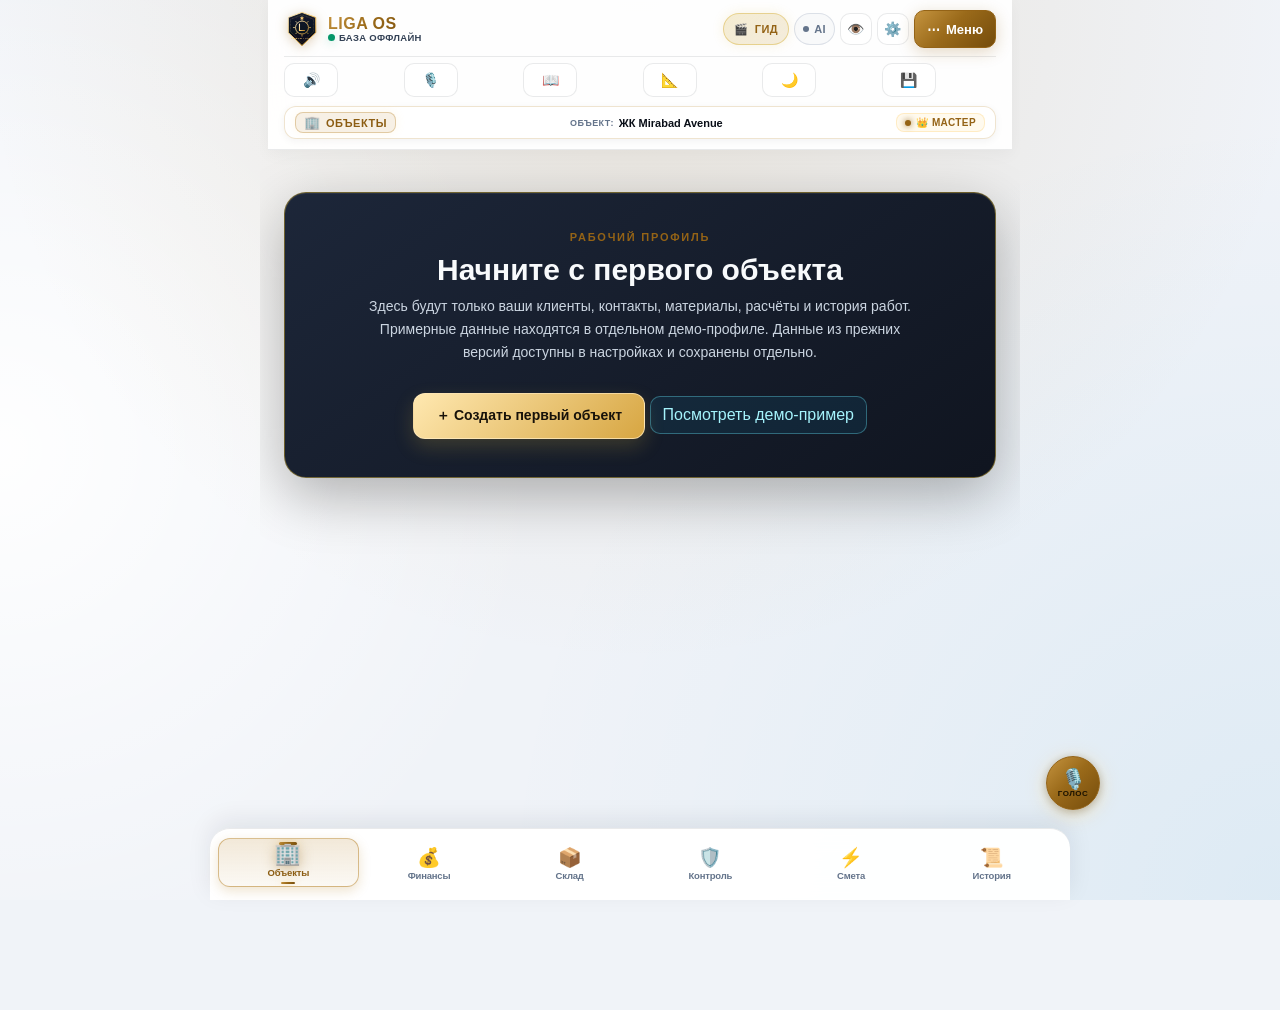
==== commit f105a663: "feat(help): add contextual LIGA OS guidance" ====
--- a/index.html
+++ b/index.html
@@ -21,7 +21,7 @@
       document.documentElement.setAttribute('data-theme', savedTheme);
 
       // 3. Автоматический сброс устаревшего кэша браузера при обновлении версии (Zero-Friction)
-      const CURRENT_BUILD = 'v2.5.12-separated-profiles';
+      const CURRENT_BUILD = 'v2.5.13-contextual-help';
       if (localStorage.getItem('liga_build_ver') !== CURRENT_BUILD) {
         localStorage.setItem('liga_build_ver', CURRENT_BUILD);
         if ('caches' in window) {
@@ -46,26 +46,26 @@
   <meta property="og:site_name" content="LIGA OS">
   <meta property="og:title" content="LIGA OS — Операционная Система Инженерного Мастера">
   <meta property="og:description" content="Швейцарский стандарт сантехники и отопления в Ташкенте. Цифровой паспорт объекта, контроль гидравлики и герметичности, голосовой учёт без рук.">
-  <meta property="og:url" content="https://liga-master-uz.vercel.app/?share=v2.5.12">
-  <meta property="og:image" content="https://liga-master-uz.vercel.app/icons/og-preview.jpg?v=2.5.12">
-  <meta property="og:image:secure_url" content="https://liga-master-uz.vercel.app/icons/og-preview.jpg?v=2.5.12">
+  <meta property="og:url" content="https://liga-master-uz.vercel.app/?share=v2.5.13">
+  <meta property="og:image" content="https://liga-master-uz.vercel.app/icons/og-preview.jpg?v=2.5.13">
+  <meta property="og:image:secure_url" content="https://liga-master-uz.vercel.app/icons/og-preview.jpg?v=2.5.13">
   <meta property="og:image:type" content="image/jpeg">
   <meta property="og:image:width" content="1376">
   <meta property="og:image:height" content="768">
   <meta property="og:image:alt" content="LIGA OS — система управления инженерными проектами мастера">
-  <link rel="image_src" href="https://liga-master-uz.vercel.app/icons/og-preview.jpg?v=2.5.12">
-  <meta itemprop="image" content="https://liga-master-uz.vercel.app/icons/og-preview.jpg?v=2.5.12">
+  <link rel="image_src" href="https://liga-master-uz.vercel.app/icons/og-preview.jpg?v=2.5.13">
+  <meta itemprop="image" content="https://liga-master-uz.vercel.app/icons/og-preview.jpg?v=2.5.13">
   <meta property="og:locale" content="ru_RU">
   
   <!-- Twitter Card -->
   <meta name="twitter:card" content="summary_large_image">
   <meta name="twitter:title" content="LIGA OS — Операционная Система Инженерного Мастера">
   <meta name="twitter:description" content="Швейцарский стандарт сантехники и отопления в Ташкенте. Цифровой паспорт объекта, контроль гидравлики, голосовой учёт без рук.">
-  <meta name="twitter:image" content="https://liga-master-uz.vercel.app/icons/og-preview.jpg?v=2.5.12">
+  <meta name="twitter:image" content="https://liga-master-uz.vercel.app/icons/og-preview.jpg?v=2.5.13">
   <meta name="description" content="LIGA OS — операционная система ведущего инженера сантехники и отопления в Ташкенте. Цифровой паспорт объекта, контроль гидравлики, голосовой ввод без рук.">
 
   <!-- Стили Dark Titanium & Light Ceramic Glassmorphism v2.5.6 -->
-      <link rel="stylesheet" href="./css/style.css?v=2.5.12">
+      <link rel="stylesheet" href="./css/style.css?v=2.5.13">
 </head>
 <body>
   <div class="app-container">
@@ -4393,6 +4393,10 @@
           <div id="ai-offline-warning" style="display:none; text-align:center; padding:8px; font-size:11px; color:var(--text-dim); border-top:1px solid var(--glass-border-subtle);">
             ⚪ Нет интернета — LIGA AI недоступен. Ядро LIGA OS работает автономно без сети.
           </div>
+          <div style="display:flex; gap:8px; flex-wrap:wrap; margin:8px 0 2px;">
+            <button id="btn-ai-explain-screen" type="button" class="btn-action" style="flex:1; min-height:38px; border-radius:9px; border:1px solid var(--gold-primary); color:var(--gold-primary); background:rgba(212,163,89,.08); font-weight:800; cursor:pointer;">❔ Объяснить этот раздел</button>
+            <a href="./help/" target="_blank" rel="noopener" class="btn-action" style="display:inline-flex; align-items:center; justify-content:center; min-height:38px; padding:0 12px; border-radius:9px; border:1px solid var(--glass-border); color:var(--text-main); text-decoration:none; font-size:11px; font-weight:700;">📖 Полная справка</a>
+          </div>
           <!-- Строка ввода -->
           <div class="ai-chat-input-row" style="margin-top:8px;">
             <textarea class="ai-chat-input" id="ai-chat-input"
@@ -4711,12 +4715,13 @@
       </div>
     </div>
 
-  <!-- Скрипты LIGA OS v2.5.12 -->
+  <!-- Скрипты LIGA OS v2.5.13 -->
   <script src="./js/image_processor.js?v=2.5.3"></script>
-  <script src="./js/db.js?v=2.5.12"></script>
-  <script src="./js/seal_engine.js?v=2.5.12"></script>
-  <script src="./js/pdf_engine.js?v=2.5.12"></script>
-  <script src="./js/ai_concierge.js?v=2.5.12"></script>
-  <script src="./js/app.js?v=2.5.12"></script>
+  <script src="./js/db.js?v=2.5.13"></script>
+  <script src="./js/seal_engine.js?v=2.5.13"></script>
+  <script src="./js/pdf_engine.js?v=2.5.13"></script>
+  <script src="./js/help_catalog.js?v=2.5.13"></script>
+  <script src="./js/ai_concierge.js?v=2.5.13"></script>
+  <script src="./js/app.js?v=2.5.13"></script>
 </body>
 </html>
--- a/css/style.css
+++ b/css/style.css
@@ -6924,10 +6924,41 @@
   text-align: center;
 }
 .empty-workspace-kicker { color: var(--gold-primary); font-size: 11px; font-weight: 900; letter-spacing: .16em; }
-.empty-workspace-card h1 { margin: 10px 0 8px; color: var(--text-main); font-size: clamp(21px, 4vw, 30px); }
-.empty-workspace-card p { max-width: 560px; margin: 0 auto 18px; color: var(--text-muted); font-size: 14px; line-height: 1.65; }
-.empty-workspace-card > .btn-action { min-height: 46px; margin: 0 auto; padding: 0 22px; font-size: 14px; }
-.empty-workspace-demo { display: block; margin: 14px auto 0; padding: 8px 12px; border: 0; background: transparent; color: var(--neon-cyan); font: 700 12px var(--font-main); text-decoration: underline; cursor: pointer; }
+.empty-workspace-card h1 { margin: 10px 0 8px; color: #f8fafc; font-size: clamp(21px, 4vw, 30px); }
+.empty-workspace-card p { max-width: 560px; margin: 0 auto 18px; color: #cbd5e1; font-size: 14px; line-height: 1.65; }
+.empty-workspace-card > .btn-action.btn-gold {
+  display: inline-flex;
+  min-height: 46px;
+  margin: 0 auto;
+  padding: 0 22px;
+  align-items: center;
+  justify-content: center;
+  border: 1px solid rgba(255, 235, 190, .72);
+  border-radius: 12px;
+  background: linear-gradient(135deg, #ffe8b0, #d7a642);
+  color: #17120a;
+  font-size: 14px;
+  font-weight: 850;
+  box-shadow: 0 8px 20px rgba(212, 175, 55, .2);
+  cursor: pointer;
+}
+.empty-workspace-card > .btn-action.btn-gold:hover { background: linear-gradient(135deg, #fff0c9, #e5b955); color: #17120a; }
+.empty-workspace-card > .btn-action.btn-gold:focus-visible,
+.empty-workspace-demo:focus-visible { outline: 3px solid #67e8f9; outline-offset: 3px; }
+.empty-workspace-demo {
+  display: inline-flex;
+  min-height: 38px;
+  margin: 14px auto 0;
+  padding: 8px 12px;
+  align-items: center;
+  border: 1px solid rgba(103, 232, 249, .35);
+  border-radius: 10px;
+  background: rgba(14, 165, 233, .09);
+  color: #a5f3fc;
+  font: 700 12px var(--font-main);
+  cursor: pointer;
+}
+.empty-workspace-demo:hover { border-color: rgba(103, 232, 249, .75); background: rgba(14, 165, 233, .17); color: #cffafe; }
 .data-profile-status { color: var(--gold-primary); font-size: 12px; font-weight: 800; line-height: 1.45; }
 .data-profile-description { margin: 7px 0 10px; color: var(--text-dim); font-size: 10px; line-height: 1.5; }
 .data-profile-actions { display: grid; grid-template-columns: repeat(3, minmax(0, 1fr)); gap: 8px; }
